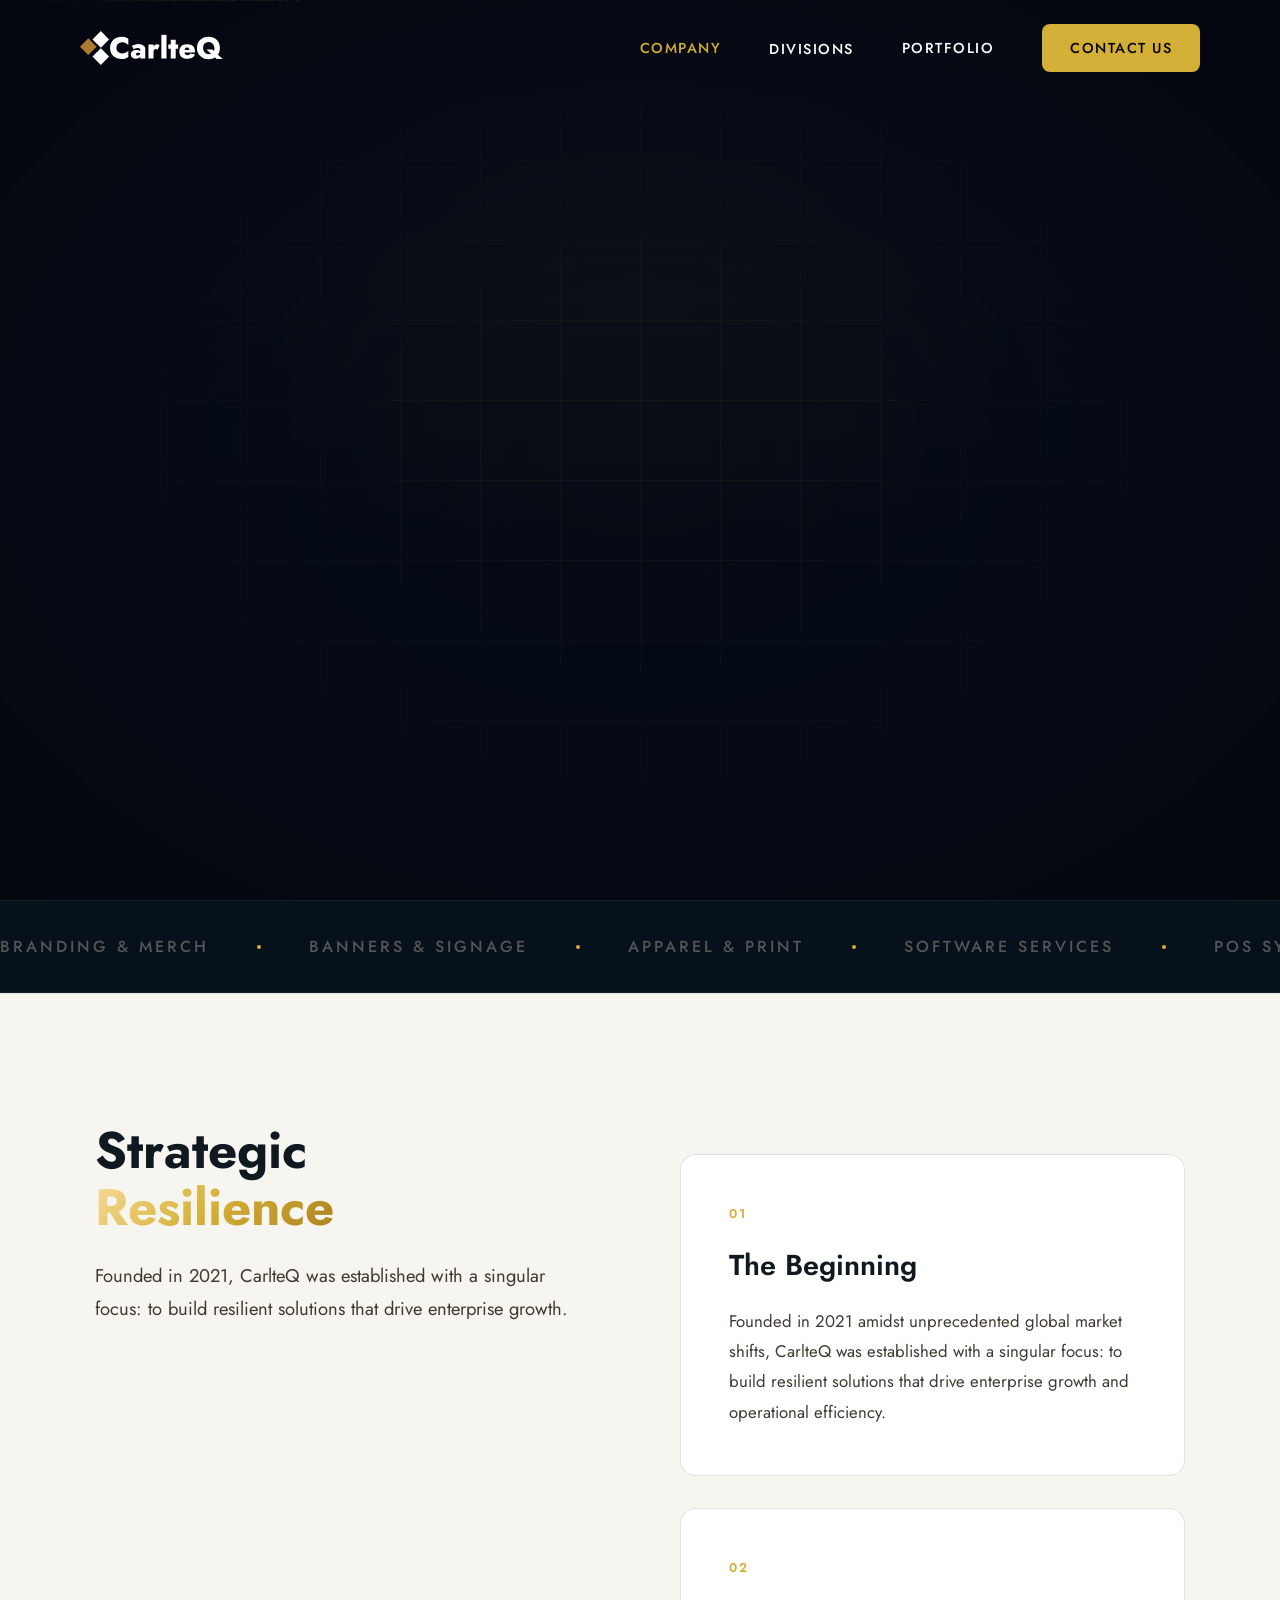
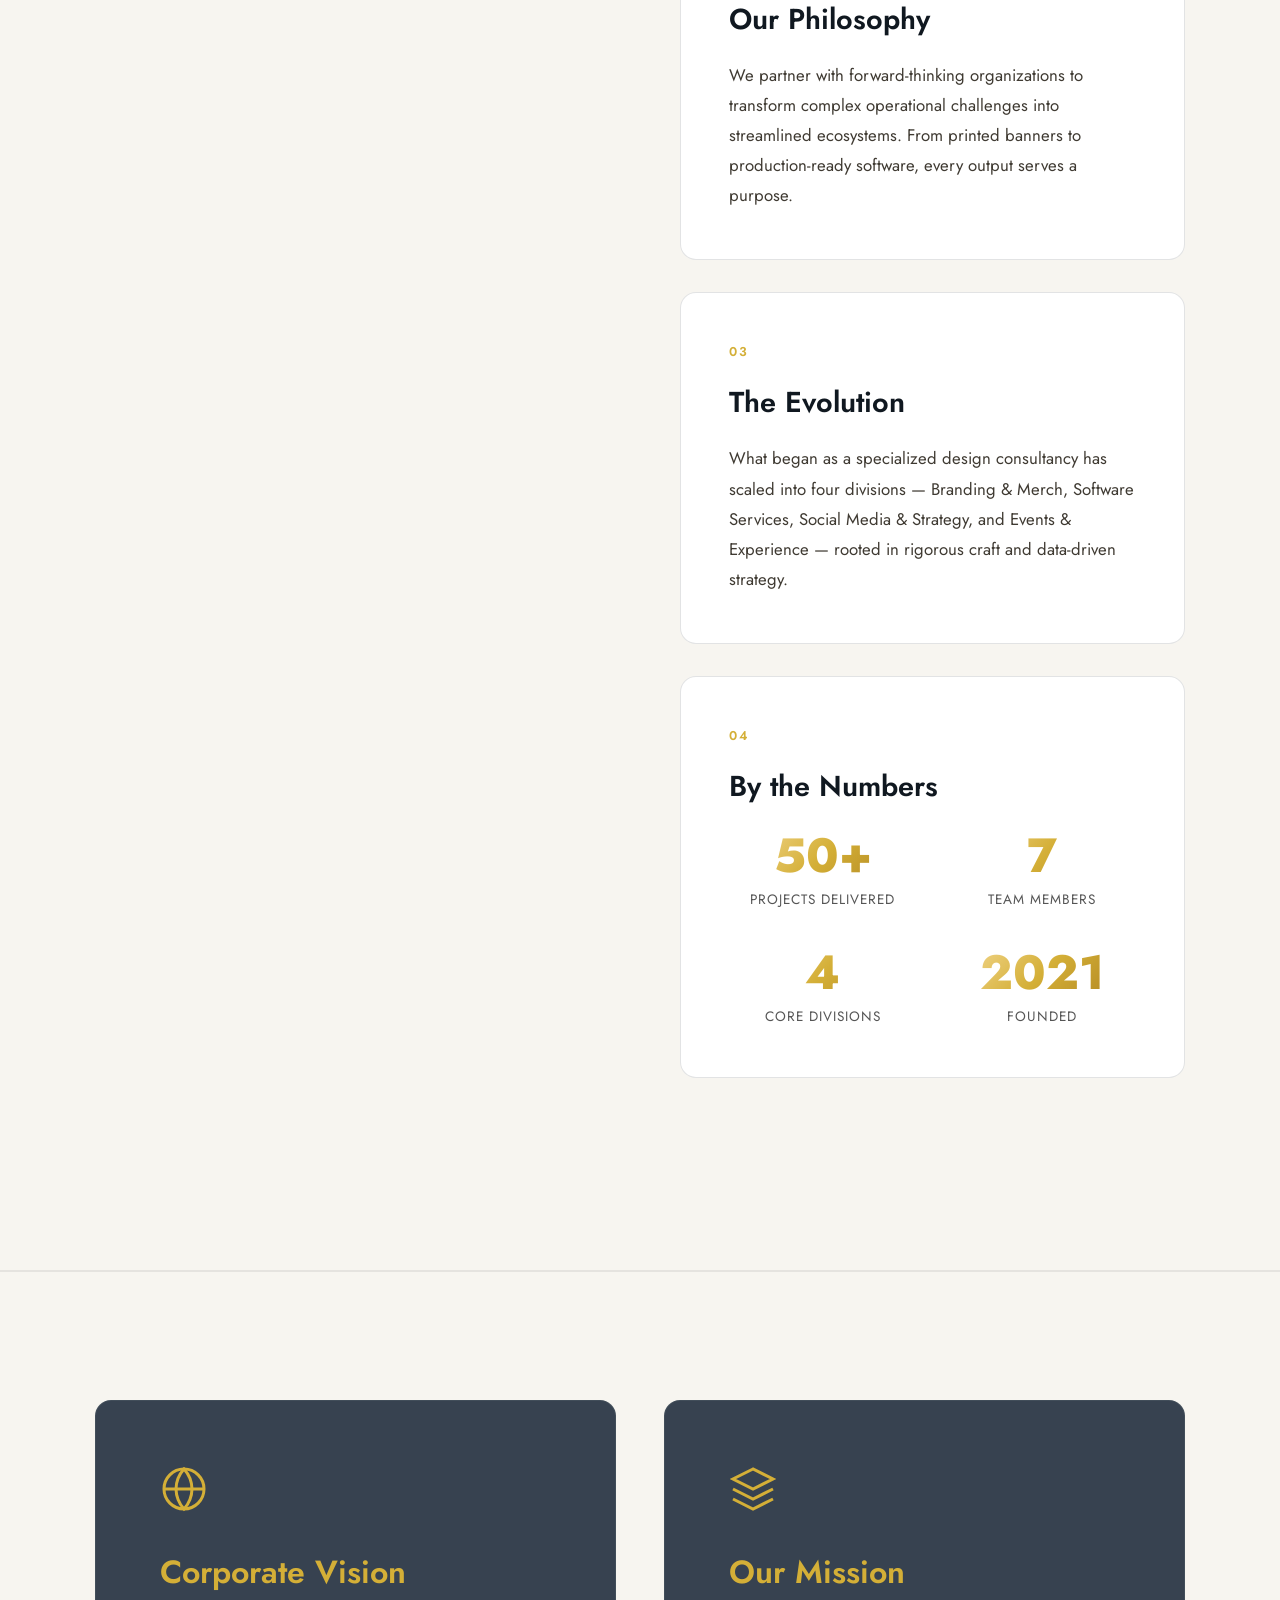
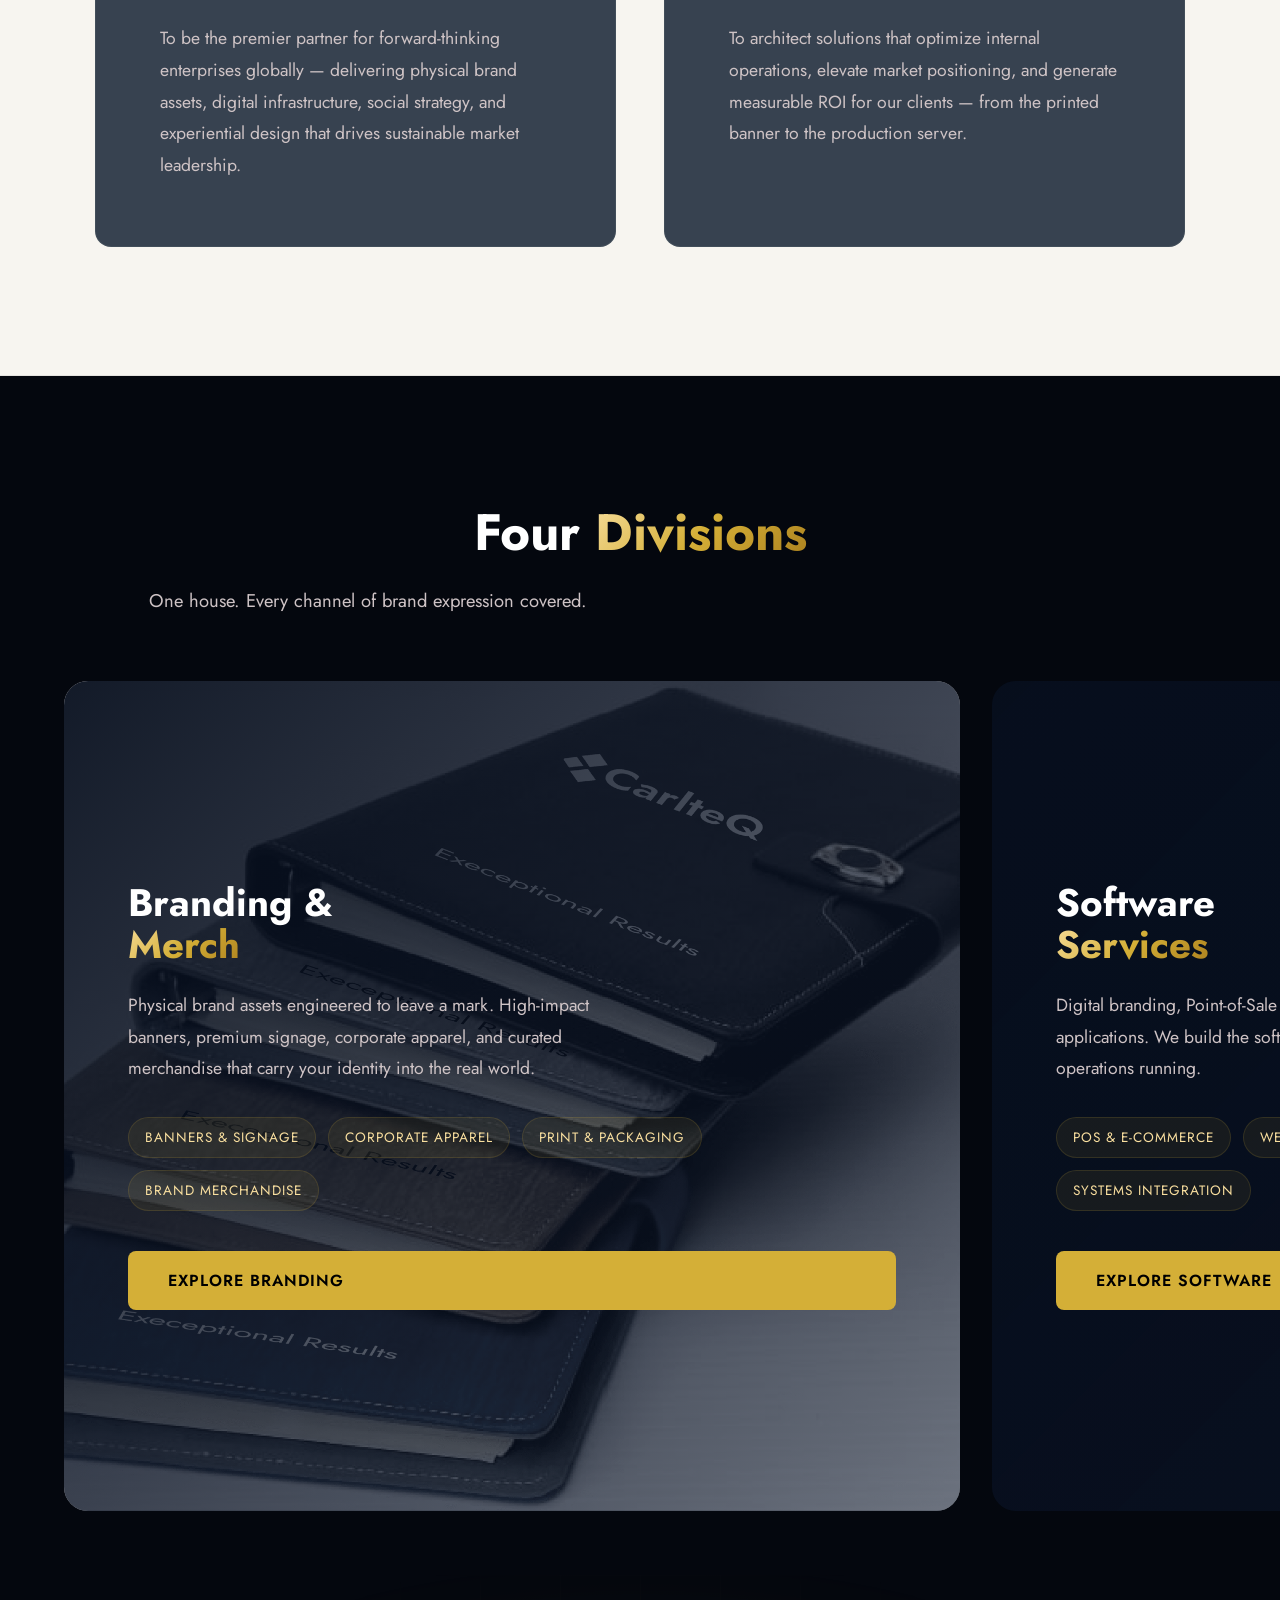
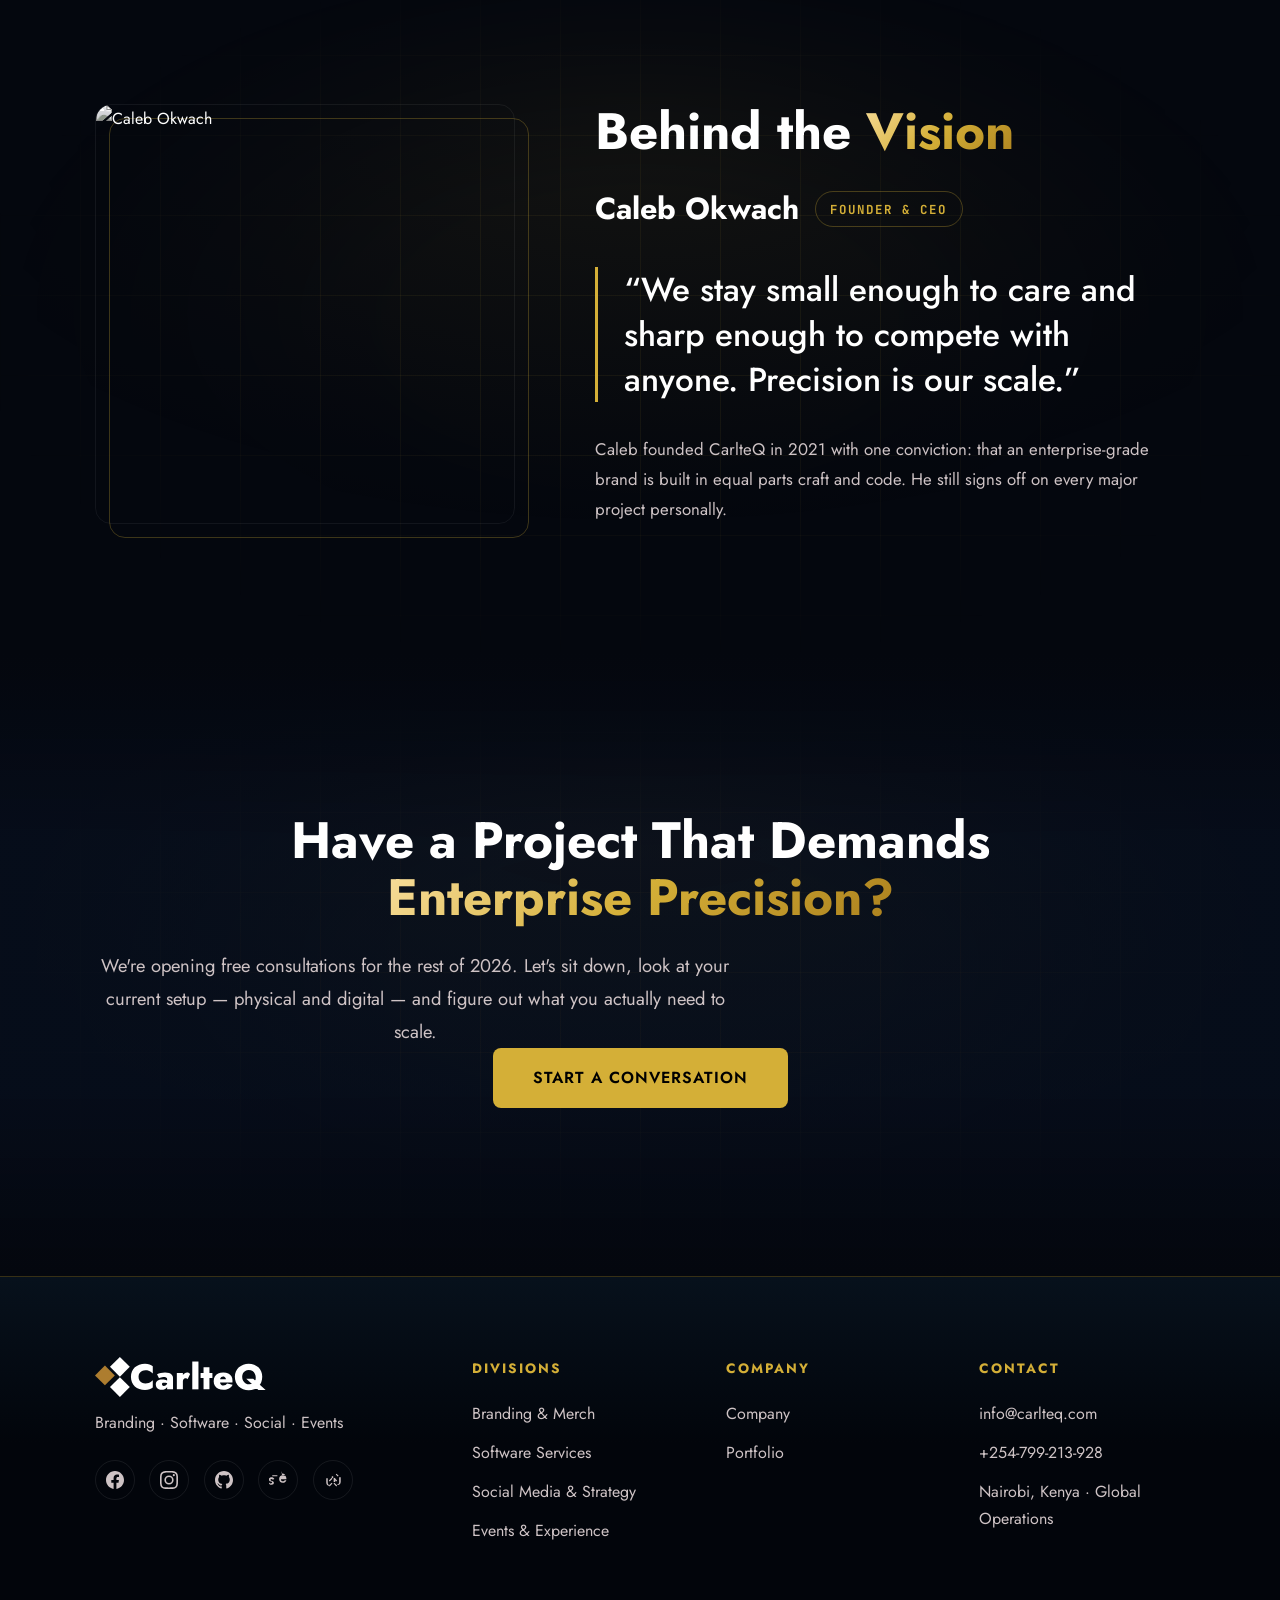
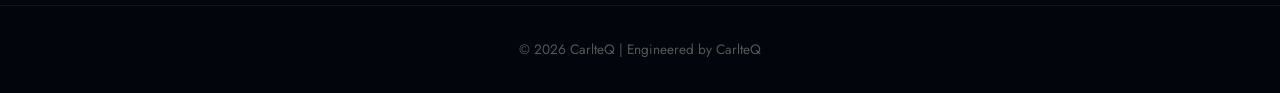
==== index.html @ 7174ffbe "UI polish: diamond cursor, white contrast sections, carlteq.io domain sweep + CNAME, Web3Forms + Wha" ====
<!DOCTYPE html>
<html lang="en">
<head>
    <meta charset="UTF-8">
    <meta name="viewport" content="width=device-width, initial-scale=1.0">
    <meta name="description" content="CarlteQ — Branding & Merch, Software Services, Social Media & Strategy, and Events & Experience. Four divisions delivering physical brand assets, enterprise digital infrastructure, audience growth, and unforgettable events from Nairobi, Kenya.">
    <title>CarlteQ | Branding · Software · Events</title>
    <link rel="icon" type="image/svg+xml" href="assets/carlteq-logo.svg">
    <link rel="canonical" href="https://carlteq.io/">
    <meta property="og:type" content="website">
    <meta property="og:site_name" content="CarlteQ">
    <meta property="og:title" content="CarlteQ | Branding · Software · Events">
    <meta property="og:description" content="CarlteQ — Branding & Merch, Software Services, Social Media & Strategy, and Events & Experience. Four divisions delivering physical brand assets, enterprise digital infrastructure, audience growth, and unforgettable events from Nairobi, Kenya.">
    <meta property="og:url" content="https://carlteq.io/">
    <meta property="og:image" content="https://carlteq.io/assets/og-image.png">
    <meta property="og:locale" content="en_KE">
    <meta name="twitter:card" content="summary_large_image">
    <meta name="twitter:title" content="CarlteQ | Branding · Software · Events">
    <meta name="twitter:description" content="CarlteQ — Branding & Merch, Software Services, Social Media & Strategy, and Events & Experience. Four divisions delivering physical brand assets, enterprise digital infrastructure, audience growth, and unforgettable events from Nairobi, Kenya.">
    <meta name="twitter:image" content="https://carlteq.io/assets/og-image.png">
    <link rel="preconnect" href="https://fonts.googleapis.com">
    <link rel="preconnect" href="https://fonts.gstatic.com" crossorigin>
    <link href="https://fonts.googleapis.com/css2?family=Jost:wght@300;400;500;600;700;800&family=JetBrains+Mono:wght@400&display=swap" rel="stylesheet">
    <link rel="stylesheet" href="css/style.css">
    <script type="application/ld+json">
    {
        "@context": "https://schema.org",
        "@type": "Organization",
        "name": "CarlteQ",
        "url": "https://carlteq.io/",
        "logo": "https://carlteq.io/assets/carlteq-logo.svg",
        "email": "info@carlteq.io",
        "telephone": "+254799213928",
        "foundingDate": "2021",
        "address": {
            "@type": "PostalAddress",
            "addressLocality": "Nairobi",
            "addressCountry": "KE"
        },
        "areaServed": ["Nairobi", "Global"],
        "sameAs": [
            "https://www.facebook.com/CarlteQ.main",
            "https://www.instagram.com/_carlteq/",
            "https://github.com/CarlteQ-git/",
            "https://www.behance.net/designerokwach",
            "https://stackoverflow.com/users/30054240/caleb-okwach-carlteq"
        ],
        "founder": {
            "@type": "Person",
            "name": "Caleb Okwach",
            "jobTitle": "Founder & CEO"
        }
    }
    </script>
</head>
<body>
    <a class="skip-link" href="#main">Skip to content</a>

    <!-- Entrance Overlay -->
    <div id="entrance">
        <div class="entrance-inner">
            <img src="assets/carlteq-logo.svg" alt="CarlteQ" class="entrance-logo">
        </div>
    </div>

    <!-- Navigation -->
    <nav id="navbar">
        <a href="index.html" class="logo"><img src="assets/carlteq-logo.svg" alt="CarlteQ"></a>
        <button class="nav-toggle" aria-label="Toggle menu" aria-expanded="false">
            <span></span><span></span><span></span>
        </button>
        <div class="nav-links">
            <a href="index.html" class="active" aria-current="page">Company</a>
            <div class="dropdown">
                <button type="button" class="dropdown-toggle" aria-expanded="false" aria-controls="divisions-menu">Divisions</button>
                <div class="dropdown-content" id="divisions-menu">
                    <a href="branding.html">Branding & Merch</a>
                    <a href="web-systems.html">Software Services</a>
                    <a href="marketing.html">Social Media & Strategy</a>
                    <a href="events.html">Events & Experience</a>
                </div>
            </div>
            <a href="portfolio.html">Portfolio</a>
            <a href="contact.html" class="btn-primary">Contact Us</a>
        </div>
    </nav>

    <main id="main">
    <!-- Hero -->
    <section class="hero" id="hero">
        <div class="grid-bg grid-animated"></div>
        <canvas id="hero-code"></canvas>
        <div class="hero-overlay"></div>
        <div class="hero-content">
            <div class="hero-eyebrow">Branding &nbsp;&middot;&nbsp; Software &nbsp;&middot;&nbsp; Social &nbsp;&middot;&nbsp; Events</div>
            <h1 class="hero-title">
                <span class="hero-line"><span class="hero-line-inner">Elevating</span></span>
                <span class="hero-line"><span class="hero-line-inner gold-gradient">Reality.</span></span>
            </h1>
            <p class="hero-sub">CarlteQ forges physical brand assets, engineers enterprise software, grows audiences through social strategy, and crafts experiences that leave a mark. Four divisions. One uncompromising standard.</p>
            <div class="hero-cta">
                <a href="contact.html" class="btn-primary btn-lg">Start a Project</a>
                <a href="#about" class="btn-ghost">Learn More</a>
            </div>
        </div>
        <div class="hero-scroll-indicator">
            <span>Scroll</span>
            <div class="scroll-line"></div>
        </div>
    </section>

    <!-- Infinite Marquee -->
    <div class="marquee-section">
        <div class="marquee-track">
            <div class="marquee-content">
                <span>Branding & Merch</span><span class="marquee-dot"></span>
                <span>Banners & Signage</span><span class="marquee-dot"></span>
                <span>Apparel & Print</span><span class="marquee-dot"></span>
                <span>Software Services</span><span class="marquee-dot"></span>
                <span>POS Systems</span><span class="marquee-dot"></span>
                <span>Web Platforms & Apps</span><span class="marquee-dot"></span>
                <span>Social Media & Strategy</span><span class="marquee-dot"></span>
                <span>Content & Campaigns</span><span class="marquee-dot"></span>
                <span>Events & Experience</span><span class="marquee-dot"></span>
                <span>Event Decor & Tents</span><span class="marquee-dot"></span>
                <span>Branding & Merch</span><span class="marquee-dot"></span>
                <span>Banners & Signage</span><span class="marquee-dot"></span>
                <span>Apparel & Print</span><span class="marquee-dot"></span>
                <span>Software Services</span><span class="marquee-dot"></span>
                <span>POS Systems</span><span class="marquee-dot"></span>
                <span>Web Platforms & Apps</span><span class="marquee-dot"></span>
                <span>Social Media & Strategy</span><span class="marquee-dot"></span>
                <span>Content & Campaigns</span><span class="marquee-dot"></span>
                <span>Events & Experience</span><span class="marquee-dot"></span>
                <span>Event Decor & Tents</span><span class="marquee-dot"></span>
            </div>
        </div>
    </div>

    <!-- About / Story - Sticky Scroll -->
    <section class="section-padding sticky-section section-white" id="about">
        <div class="grid-bg grid-animated"></div>
        <div class="container">
            <div class="sticky-layout">
                <div class="sticky-left">
                    <div class="sticky-sticky">
                        <h2 class="section-title">Strategic<br><span class="gold-gradient">Resilience</span></h2>
                        <p class="section-subtitle">Founded in 2021, CarlteQ was established with a singular focus: to build resilient solutions that drive enterprise growth.</p>
                    </div>
                </div>
                <div class="sticky-right">
                    <div class="sticky-card">
                        <div class="sticky-card-number">01</div>
                        <h3>The Beginning</h3>
                        <p>Founded in 2021 amidst unprecedented global market shifts, CarlteQ was established with a singular focus: to build resilient solutions that drive enterprise growth and operational efficiency.</p>
                    </div>
                    <div class="sticky-card">
                        <div class="sticky-card-number">02</div>
                        <h3>Our Philosophy</h3>
                        <p>We partner with forward-thinking organizations to transform complex operational challenges into streamlined ecosystems. From printed banners to production-ready software, every output serves a purpose.</p>
                    </div>
                    <div class="sticky-card">
                        <div class="sticky-card-number">03</div>
                        <h3>The Evolution</h3>
                        <p>What began as a specialized design consultancy has scaled into four divisions — Branding &amp; Merch, Software Services, Social Media &amp; Strategy, and Events &amp; Experience — rooted in rigorous craft and data-driven strategy.</p>
                    </div>
                    <div class="sticky-card">
                        <div class="sticky-card-number">04</div>
                        <h3>By the Numbers</h3>
                        <div class="stats-grid">
                            <div class="stat-item">
                                <span class="stat-number gold-gradient">50+</span>
                                <span class="stat-label">Projects Delivered</span>
                            </div>
                            <div class="stat-item">
                                <span class="stat-number gold-gradient">7</span>
                                <span class="stat-label">Team Members</span>
                            </div>
                            <div class="stat-item">
                                <span class="stat-number gold-gradient">4</span>
                                <span class="stat-label">Core Divisions</span>
                            </div>
                            <div class="stat-item">
                                <span class="stat-number gold-gradient">2021</span>
                                <span class="stat-label">Founded</span>
                            </div>
                        </div>
                    </div>
                </div>
            </div>
        </div>
    </section>

    <!-- Vision & Mission -->
    <section class="section-padding vision-section section-white">
        <div class="grid-bg grid-animated"></div>
        <div class="container">
            <div class="vision-grid">
                <div class="glass-card" data-tilt>
                    <div class="glass-card-icon">
                        <svg viewBox="0 0 24 24" fill="none" stroke="currentColor" stroke-width="1.5"><circle cx="12" cy="12" r="10"/><path d="M12 2a15.3 15.3 0 0 1 4 10 15.3 15.3 0 0 1-4 10 15.3 15.3 0 0 1-4-10 15.3 15.3 0 0 1 4-10z"/><path d="M2 12h20"/></svg>
                    </div>
                    <h3>Corporate Vision</h3>
                    <p>To be the premier partner for forward-thinking enterprises globally — delivering physical brand assets, digital infrastructure, social strategy, and experiential design that drives sustainable market leadership.</p>
                </div>
                <div class="glass-card" data-tilt>
                    <div class="glass-card-icon">
                        <svg viewBox="0 0 24 24" fill="none" stroke="currentColor" stroke-width="1.5"><path d="M12 2L2 7l10 5 10-5-10-5z"/><path d="M2 17l10 5 10-5"/><path d="M2 12l10 5 10-5"/></svg>
                    </div>
                    <h3>Our Mission</h3>
                    <p>To architect solutions that optimize internal operations, elevate market positioning, and generate measurable ROI for our clients — from the printed banner to the production server.</p>
                </div>
            </div>
        </div>
    </section>

    <!-- Divisions - Horizontal Scroll -->
    <section class="hscroll-section" id="divisions">
        <div class="hscroll-header">
            <h2 class="section-title center">Four <span class="gold-gradient">Divisions</span></h2>
            <p class="section-subtitle center">One house. Every channel of brand expression covered.</p>
        </div>
        <div class="hscroll-wrapper">
            <div class="hscroll-track">
                <div class="hscroll-card">
                    <div class="hscroll-card-bg" style="background-image: url('assets/branding/CarlteQ%20Books%201.png')"></div>
                    <div class="hscroll-card-overlay"></div>
                    <div class="hscroll-card-content">
                        <h3>Branding &<br><span class="gold-gradient">Merch</span></h3>
                        <p>Physical brand assets engineered to leave a mark. High-impact banners, premium signage, corporate apparel, and curated merchandise that carry your identity into the real world.</p>
                        <ul class="hscroll-card-list">
                            <li>Banners & Signage</li>
                            <li>Corporate Apparel</li>
                            <li>Print & Packaging</li>
                            <li>Brand Merchandise</li>
                        </ul>
                        <a href="branding.html" class="btn-primary btn-lg">Explore Branding</a>
                    </div>
                </div>
                <div class="hscroll-card">
                    <div class="hscroll-card-bg" style="background-image: url('https://images.unsplash.com/photo-1555066931-4365d14bab8c?q=80&w=2070&auto=format&fit=crop')"></div>
                    <div class="hscroll-card-overlay"></div>
                    <div class="hscroll-card-content">
                        <h3>Software<br><span class="gold-gradient">Services</span></h3>
                        <p>Digital branding, Point-of-Sale systems, web platforms, and mobile applications. We build the software backbone that keeps modern operations running.</p>
                        <ul class="hscroll-card-list">
                            <li>POS & E-Commerce</li>
                            <li>Web Platforms & Apps</li>
                            <li>Digital Branding</li>
                            <li>Systems Integration</li>
                        </ul>
                        <a href="web-systems.html" class="btn-primary btn-lg">Explore Software</a>
                    </div>
                </div>
                <div class="hscroll-card">
                    <div class="hscroll-card-bg" style="background-image: url('https://images.unsplash.com/photo-1611162617213-7d7a39e9b1d7?q=80&w=2070&auto=format&fit=crop')"></div>
                    <div class="hscroll-card-overlay"></div>
                    <div class="hscroll-card-content">
                        <h3>Social Media &<br><span class="gold-gradient">Strategy</span></h3>
                        <p>Managed social operations, search dominance, and data-driven strategy that turn attention into enterprise clients.</p>
                        <ul class="hscroll-card-list">
                            <li>Social Media Management</li>
                            <li>SEO & SEM</li>
                            <li>Content & Campaigns</li>
                            <li>Analytics & Growth</li>
                        </ul>
                        <a href="marketing.html" class="btn-primary btn-lg">Explore Strategy</a>
                    </div>
                </div>
                <div class="hscroll-card">
                    <div class="hscroll-card-bg" style="background-image: url('https://images.unsplash.com/photo-1470229722913-7c0e2dbbafd3?q=80&w=2070&auto=format&fit=crop')"></div>
                    <div class="hscroll-card-overlay"></div>
                    <div class="hscroll-card-content">
                        <h3>Events &<br><span class="gold-gradient">Experience</span></h3>
                        <p>Transformative environmental design. Tents, decor, and atmosphere engineered for high-end experiences that audiences remember long after the lights go down.</p>
                        <ul class="hscroll-card-list">
                            <li>Event Decor</li>
                            <li>Tents & Structures</li>
                            <li>Environmental Design</li>
                            <li>Experiential Production</li>
                        </ul>
                        <a href="events.html" class="btn-primary btn-lg">Explore Events</a>
                    </div>
                </div>
            </div>
        </div>
    </section>

    <!-- Founder -->
    <section class="section-padding founder-section" id="founder">
        <div class="grid-bg grid-animated"></div>
        <div class="container">
            <div class="founder-layout">
                <div class="founder-portrait" data-tilt>
                    <img src="https://media.licdn.com/dms/image/v2/D4D03AQG1RGO49sFiJw/profile-displayphoto-shrink_800_800/B4DZQRWfqtHYAc-/0/1735457899473?e=1791417600&v=beta&t=ThbEPfaUGCmCV5-3a0IJN7CPNiBUYVGHaWOz9gXfzGo" alt="Caleb Okwach" loading="lazy" decoding="async">
                </div>
                <div class="founder-info">
                    <h2 class="section-title">Behind the <span class="gold-gradient">Vision</span></h2>
                    <div class="founder-name">Caleb Okwach <span class="founder-role">Founder & CEO</span></div>
                    <blockquote class="founder-quote">&ldquo;We stay small enough to care and sharp enough to compete with anyone. Precision is our scale.&rdquo;</blockquote>
                    <p class="founder-blurb">Caleb founded CarlteQ in 2021 with one conviction: that an enterprise-grade brand is built in equal parts craft and code. He still signs off on every major project personally.</p>
                </div>
            </div>
        </div>
    </section>

    <!-- CTA Section -->
    <section class="cta-section">
        <div class="grid-bg grid-animated"></div>
        <canvas id="cta-code"></canvas>
        <div class="cta-overlay"></div>
        <div class="container cta-content">
            <h2 class="section-title">Have a Project That Demands<br><span class="gold-gradient">Enterprise Precision?</span></h2>
            <p class="section-subtitle">We're opening free consultations for the rest of 2026. Let's sit down, look at your current setup — physical and digital — and figure out what you actually need to scale.</p>
            <a href="contact.html" class="btn-primary btn-lg">Start a Conversation</a>
        </div>
    </section>

    </main>

    <!-- Footer -->
    <footer>
        <div class="container footer-inner">
            <div class="footer-brand">
                <img src="assets/carlteq-logo.svg" alt="CarlteQ" class="footer-logo">
                <p>Branding &middot; Software &middot; Social &middot; Events</p>
                <div class="footer-socials">
                    <a href="https://www.facebook.com/CarlteQ.main" target="_blank" rel="noopener" aria-label="Facebook"><svg viewBox="0 0 24 24"><path d="M24 12.073c0-6.627-5.373-12-12-12s-12 5.373-12 12c0 5.99 4.388 10.954 10.125 11.854v-8.385H7.078v-3.47h3.047V9.43c0-3.007 1.792-4.669 4.533-4.669 1.312 0 2.686.235 2.686.235v2.953H15.83c-1.491 0-1.956.925-1.956 1.874v2.25h3.328l-.532 3.47h-2.796v8.385C19.612 23.027 24 18.062 24 12.073z"/></svg></a>
                    <a href="https://www.instagram.com/_carlteq/" target="_blank" rel="noopener" aria-label="Instagram"><svg viewBox="0 0 24 24"><path d="M12 2.163c3.204 0 3.584.012 4.85.07 3.252.148 4.771 1.691 4.919 4.919.058 1.265.069 1.645.069 4.849 0 3.205-.012 3.584-.069 4.849-.149 3.225-1.664 4.771-4.919 4.919-1.266.058-1.644.07-4.85.07-3.204 0-3.584-.012-4.849-.07-3.26-.149-4.771-1.699-4.919-4.92-.058-1.265-.07-1.644-.07-4.849 0-3.204.013-3.583.07-4.849.149-3.227 1.664-4.771 4.919-4.919 1.266-.057 1.645-.069 4.849-.069zM12 0C8.741 0 8.333.014 7.053.072 2.695.272.273 2.69.073 7.052.014 8.333 0 8.741 0 12c0 3.259.014 3.668.072 4.948.2 4.358 2.618 6.78 6.98 6.98C8.333 23.986 8.741 24 12 24c3.259 0 3.668-.014 4.948-.072 4.354-.2 6.782-2.618 6.979-6.98.059-1.28.073-1.689.073-4.948 0-3.259-.014-3.667-.072-4.947-.196-4.354-2.617-6.78-6.979-6.98C15.668.014 15.259 0 12 0zm0 5.838a6.162 6.162 0 100 12.324 6.162 6.162 0 000-12.324zM12 16a4 4 0 110-8 4 4 0 010 8zm6.406-11.845a1.44 1.44 0 100 2.881 1.44 1.44 0 000-2.881z"/></svg></a>
                    <a href="https://github.com/CarlteQ-git/" target="_blank" rel="noopener" aria-label="GitHub"><svg viewBox="0 0 24 24"><path d="M12 0c-6.626 0-12 5.373-12 12 0 5.302 3.438 9.8 8.207 11.387.599.111.793-.261.793-.577v-2.234c-3.338.726-4.033-1.416-4.033-1.416-.546-1.387-1.333-1.756-1.333-1.756-1.089-.745.083-.729.083-.729 1.205.084 1.839 1.237 1.839 1.237 1.07 1.834 2.807 1.304 3.492.997.107-.775.418-1.305.762-1.604-2.665-.305-5.467-1.334-5.467-5.931 0-1.311.469-2.381 1.236-3.221-.124-.303-.535-1.524.117-3.176 0 0 1.008-.322 3.301 1.23.957-.266 1.983-.399 3.003-.404 1.02.005 2.047.138 3.006.404 2.291-1.552 3.297-1.23 3.297-1.23.653 1.653.242 2.874.118 3.176.77.84 1.235 1.911 1.235 3.221 0 4.609-2.807 5.624-5.479 5.921.43.372.823 1.102.823 2.222v3.293c0 .319.192.694.801.576 4.765-1.589 8.199-6.086 8.199-11.386 0-6.627-5.373-12-12-12z"/></svg></a>
                    <a href="https://www.behance.net/designerokwach" target="_blank" rel="noopener" aria-label="Behance"><svg viewBox="0 0 24 24"><path d="M17.197 0v5.484h4.815v1.627h-4.815v3.103h5.391c.199-2.827-1.315-4.655-4.197-4.655-3.166 0-4.884 1.965-4.884 5.076 0 3.217 1.718 5.007 4.884 5.007 2.77 0 4.12-1.459 4.787-3.436h-2.325c-.35.995-1.316 1.563-2.395 1.563-1.589 0-2.53-.982-2.53-2.775h7.33c.056-4.146-2.069-7.994-6.656-7.994zM0 16.543c.578 1.002 1.58 1.652 3.431 1.652 1.968 0 3.096-.966 3.096-2.575 0-1.234-.678-1.902-2.575-2.449l-.805-.259c-.866-.289-1.224-.656-1.224-1.174 0-.617.578-1.074 1.444-1.074.867 0 1.466.422 1.71 1.111l2.044-1.236c-.645-1.413-1.956-2.176-3.732-2.176-1.981 0-3.588 1.234-3.588 3.027 0 1.235.688 1.971 2.222 2.468l.925.295c.888.284 1.29.686 1.29 1.294 0 .658-.745 1.16-1.742 1.16-.968 0-1.708-.504-2.035-1.29L0 16.543zm4.35-10.772h6.798v1.274H4.35V5.771z"/></svg></a>
                    <a href="https://stackoverflow.com/users/30054240/caleb-okwach-carlteq" target="_blank" rel="noopener" aria-label="Stack Overflow"><svg viewBox="0 0 24 24"><path d="M17.509 19.419l-3.7-3.7-1.1 1.1 3.7 3.7zm0-6.6l-3.7-3.7-1.1 1.1 3.7 3.7zM6.49 19.419l3.7-3.7 1.1 1.1-3.7 3.7zm0-6.6l3.7-3.7 1.1 1.1-3.7 3.7zM3 15.3c0 2.9 2.1 4.2 3.5 4.2h1.3v-.1c-1.7-.6-2.8-1.6-2.8-3.6v-6.1H3zm9.9-6.1v5.6h2.1v-5.6zm6.6-2.9l-2.8-2.7-1 1 2.7 2.7zm-9.1 2.9h1.9v-2.1h-1.9zm9.9 5.6c0 2-1.1 3-2.8 3.6v.1h1.3c1.4 0 3.5-1.3 3.5-4.2v-6.1h-2.1v6.6z"/></svg></a>
                </div>
            </div>
            <div class="footer-col">
                <h4>Divisions</h4>
                <a href="branding.html">Branding & Merch</a>
                <a href="web-systems.html">Software Services</a>
                <a href="marketing.html">Social Media & Strategy</a>
                <a href="events.html">Events & Experience</a>
            </div>
            <div class="footer-col">
                <h4>Company</h4>
                <a href="index.html">Company</a>
                <a href="portfolio.html">Portfolio</a>
            </div>
            <div class="footer-col">
                <h4>Contact</h4>
                <a href="mailto:info@carlteq.com">info@carlteq.com</a>
                <a href="tel:+254799213928">+254-799-213-928</a>
                <span>Nairobi, Kenya · Global Operations</span>
            </div>
        </div>
        <p class="footer-copy">&copy; 2026 CarlteQ | Engineered by CarlteQ</p>
    </footer>

    <!-- GSAP + ScrollTrigger -->
    <script defer src="https://cdnjs.cloudflare.com/ajax/libs/gsap/3.12.5/gsap.min.js"></script>
    <script defer src="https://cdnjs.cloudflare.com/ajax/libs/gsap/3.12.5/ScrollTrigger.min.js"></script>
    <script defer src="https://cdnjs.cloudflare.com/ajax/libs/gsap/3.12.5/ScrollToPlugin.min.js"></script>
    <script defer src="js/main.js"></script>
</body>
</html>
---- css/style.css ----
/* ============================================================
   CarlteQ — Global Stylesheet v2
   Dark premium design system with gold accents
   ============================================================ */

/* ---------- Design Tokens ---------- */
:root {
    --bg-void: #04070e;
    --bg-surface: #07111c;
    --bg-elevated: #0c1a2b;
    --bg-card: rgba(9, 19, 32, 0.6);
    --gold-light: #f9df9f;
    --gold-main: #d4af37;
    --gold-dark: #aa7f1d;
    --gold-border: rgba(212, 175, 55, 0.3);
    --text-primary: #ffffff;
    --text-secondary: #cec3c5;
    --text-faint: #555555;
    --text-muted: #8a8a8a;
    --font-main: 'Jost', sans-serif;
    --font-mono: 'JetBrains Mono', monospace;
    --transition-smooth: all 0.6s cubic-bezier(0.16, 1, 0.3, 1);
    --transition-fast: all 0.3s cubic-bezier(0.16, 1, 0.3, 1);
    --border-soft: 1px solid rgba(255, 255, 255, 0.06);
    --border-gold: 1px solid rgba(212, 175, 55, 0.25);
    --ease-out-expo: cubic-bezier(0.16, 1, 0.3, 1);
    --radius-sm: 8px;
    --radius-md: 12px;
    --radius-lg: 16px;
    --radius-xl: 24px;
}

/* ---------- Reset ---------- */
*, *::before, *::after { margin: 0; padding: 0; box-sizing: border-box; }
html { overflow-x: hidden; }
body {
    background-color: var(--bg-void);
    color: var(--text-primary);
    font-family: var(--font-main);
    overflow-x: clip;
    line-height: 1.7;
}
img { max-width: 100%; height: auto; display: block; }
a { text-decoration: none; }
button { cursor: pointer; }
::selection { background: var(--gold-main); color: #000; }

/* ---------- Entrance Overlay ---------- */
#entrance {
    position: fixed; inset: 0; z-index: 10000;
    background: var(--bg-void);
    display: flex; align-items: center; justify-content: center;
}
#entrance.done { pointer-events: none; }
.entrance-inner { text-align: center; }
.entrance-logo {
    height: 3rem; width: auto; margin: 0 auto;
    opacity: 0;
}

/* ---------- Utilities ---------- */
.container { max-width: 1250px; margin: 0 auto; padding: 0 5rem; }
.section-padding { padding: 8rem 0; position: relative; }
.gold-gradient {
    background: linear-gradient(135deg, var(--gold-light) 0%, var(--gold-main) 50%, var(--gold-dark) 100%);
    -webkit-background-clip: text;
    -webkit-text-fill-color: transparent;
    background-clip: text;
}
.section-title { font-size: clamp(2.5rem, 4vw, 4rem); line-height: 1.1; margin-bottom: 1.5rem; font-weight: 700; }
.section-subtitle { color: var(--text-secondary); font-size: 1.15rem; max-width: 640px; line-height: 1.8; }
.center { text-align: center; }
.center .section-subtitle { margin: 0 auto; }

/* ---------- Reveal animation (legacy pages) ---------- */
.reveal { opacity: 0; transform: translateY(40px); transition: all 0.8s cubic-bezier(0.16, 1, 0.3, 1); }
.reveal.active { opacity: 1; transform: translateY(0); }

/* Animated light-gold grid (stronger, slowly drifting) */
.grid-bg {
    position: absolute; inset: 0; pointer-events: none;
    background-image:
        linear-gradient(rgba(212, 175, 55, 0.065) 1px, transparent 1px),
        linear-gradient(90deg, rgba(212, 175, 55, 0.065) 1px, transparent 1px),
        radial-gradient(1200px 600px at 50% 20%, rgba(212, 175, 55, 0.08), transparent 70%);
    background-size: 80px 80px, 80px 80px, 100% 100%;
    mask-image: radial-gradient(ellipse at center, black 25%, transparent 75%);
    -webkit-mask-image: radial-gradient(ellipse at center, black 25%, transparent 75%);
}
.grid-animated {
    animation: gridDrift 24s linear infinite;
}
@keyframes gridDrift {
    0% { background-position: 0 0, 0 0, 0 0; }
    100% { background-position: -80px -80px, -80px -80px, 0 0; }
}

/* ---------- Navigation ---------- */
nav {
    position: fixed; top: 0; width: 100%;
    padding: 1.5rem 5rem;
    display: flex; justify-content: space-between; align-items: center;
    z-index: 100;
    transition: background-color 0.3s ease, padding 0.3s ease, box-shadow 0.3s ease, border-color 0.3s ease;
}
.nav-scrolled {
    padding: 1rem 4rem;
    background: rgba(4, 7, 14, 0.92);
    border-bottom: var(--border-soft);
}
@supports (backdrop-filter: blur(1px)) {
    .nav-scrolled {
        backdrop-filter: blur(20px);
        -webkit-backdrop-filter: blur(20px);
    }
}
.logo { display: flex; align-items: center; }
.logo img { display: block; height: 2.1rem; width: auto; }
.nav-links { display: flex; gap: 3rem; align-items: center; }
.nav-links a {
    color: var(--text-primary);
    font-size: 0.9rem; font-weight: 500;
    text-transform: uppercase; letter-spacing: 1.5px;
    position: relative; transition: color 0.3s;
}
.nav-links > a:not(.btn-primary)::after,
.dropdown > .dropdown-toggle::after {
    content: ''; position: absolute;
    bottom: -5px; left: 50%; transform: translateX(-50%);
    width: 0%; height: 2px;
    background: var(--gold-main);
    transition: width 0.3s var(--ease-out-expo);
}
.nav-links > a:not(.btn-primary):hover::after,
.dropdown:hover > .dropdown-toggle::after { width: 100%; }
.nav-links a:hover { color: var(--gold-main); }
.nav-links .active { color: var(--gold-main); }

/* Dropdown */
.dropdown { position: relative; }
.dropdown > .dropdown-toggle { cursor: pointer; }
.dropdown-content {
    display: none; position: absolute; top: calc(100% + 10px); left: 50%; transform: translateX(-50%);
    background: var(--bg-elevated); min-width: 260px;
    border: var(--border-soft); border-radius: var(--radius-md); overflow: hidden;
    box-shadow: 0 20px 60px rgba(0, 0, 0, 0.6);
    padding: 0.5rem 0;
}
.dropdown:hover .dropdown-content,
.dropdown:focus-within .dropdown-content { display: block; }
.dropdown-content a {
    display: block; padding: 1rem 1.5rem;
    border-bottom: var(--border-soft);
    transition: var(--transition-fast);
}
.dropdown-content a:last-child { border-bottom: none; }
.dropdown-content a:hover { background: rgba(212, 175, 55, 0.08); color: var(--gold-main); }
.dropdown-content a.active { color: var(--gold-main); border-left: 3px solid var(--gold-main); background: rgba(212, 175, 55, 0.06); }

/* Primary button */
.btn-primary {
    background: var(--gold-main); color: #000;
    padding: 0.75rem 1.75rem; border-radius: var(--radius-sm);
    font-weight: 600; font-size: 0.9rem;
    text-transform: uppercase; letter-spacing: 1px;
    transition: var(--transition-fast);
    display: inline-block;
    position: relative; overflow: hidden;
}
.nav-links .btn-primary,
.nav-links .btn-primary:hover { color: #000; }
.btn-primary::before {
    content: ''; position: absolute; inset: 0;
    background: linear-gradient(135deg, rgba(255,255,255,0.2), transparent);
    opacity: 0; transition: opacity 0.3s;
}
.btn-primary:hover { transform: translateY(-2px); box-shadow: 0 8px 30px rgba(212, 175, 55, 0.3); }
.btn-primary:hover::before { opacity: 1; }
.btn-lg { padding: 1rem 2.5rem; font-size: 1rem; }

.btn-ghost {
    color: var(--text-secondary);
    padding: 1rem 2.5rem; border-radius: var(--radius-sm);
    font-weight: 500; font-size: 1rem;
    text-transform: uppercase; letter-spacing: 1px;
    border: 1px solid rgba(255,255,255,0.15);
    transition: var(--transition-fast);
    display: inline-block;
}
.btn-ghost:hover {
    color: var(--gold-main);
    border-color: var(--gold-border);
    background: rgba(212, 175, 55, 0.05);
}

/* Mobile nav toggle */
.nav-toggle {
    display: none;
    flex-direction: column; gap: 6px;
    background: none; border: none;
    padding: 0.5rem; z-index: 110;
}
.nav-toggle span {
    display: block; width: 26px; height: 2px;
    background: var(--gold-main);
    transition: var(--transition-fast);
}
.nav-toggle.open span:nth-child(1) { transform: translateY(8px) rotate(45deg); }
.nav-toggle.open span:nth-child(2) { opacity: 0; }
.nav-toggle.open span:nth-child(3) { transform: translateY(-8px) rotate(-45deg); }

/* ---------- Hero ---------- */
.hero {
    height: 100vh; min-height: 700px;
    display: flex; align-items: center; justify-content: center;
    position: relative; overflow: hidden; text-align: center;
}
#hero-code {
    position: absolute; inset: 0;
    z-index: 1;
}
.hero-overlay {
    position: absolute; inset: 0;
    background: radial-gradient(ellipse at center,
        rgba(10, 20, 40, 0.28) 0%,
        rgba(6, 12, 26, 0.68) 55%,
        var(--bg-void) 100%
    );
    z-index: 2;
}
.hero-content {
    position: relative; z-index: 2;
    max-width: 1000px; padding: 0 3rem;
}
.hero-eyebrow {
    color: var(--gold-main);
    text-transform: uppercase;
    letter-spacing: 4px; font-size: 0.85rem;
    font-weight: 500;
    margin-bottom: 2rem;
    opacity: 0;
}
.hero-title {
    font-size: clamp(3rem, 6vw, 6rem);
    font-weight: 800; line-height: 1.05;
    text-transform: uppercase;
    margin-bottom: 2rem;
    overflow: hidden;
}
.hero-line {
    display: block; overflow: hidden;
}
.hero-line-inner {
    display: block;
    transform: translateY(110%);
}
.hero-sub {
    font-size: 1.2rem; color: var(--text-secondary);
    max-width: 700px; margin: 0 auto 2.5rem;
    font-weight: 300; line-height: 1.8;
    opacity: 0;
}
.hero-cta {
    display: flex; gap: 1rem;
    justify-content: center;
    opacity: 0;
}
.hero-scroll-indicator {
    position: absolute; bottom: 3rem; left: 50%;
    transform: translateX(-50%);
    display: flex; flex-direction: column;
    align-items: center; gap: 0.75rem;
    z-index: 2;
    opacity: 0;
}
.hero-scroll-indicator span {
    font-size: 0.7rem; text-transform: uppercase;
    letter-spacing: 3px; color: var(--text-faint);
}
.scroll-line {
    width: 1px; height: 50px;
    background: linear-gradient(180deg, var(--gold-main), transparent);
    animation: scrollPulse 2s ease-in-out infinite;
}
@keyframes scrollPulse {
    0%, 100% { opacity: 0.3; transform: scaleY(0.6); }
    50% { opacity: 1; transform: scaleY(1); }
}

/* ---------- Marquee ---------- */
.marquee-section {
    padding: 2rem 0;
    border-top: var(--border-soft);
    border-bottom: var(--border-soft);
    overflow: hidden;
    background: var(--bg-surface);
}
.marquee-track { display: flex; width: 100%; overflow: hidden; }
.marquee-content {
    display: flex; align-items: center; gap: 3rem;
    animation: marqueeScroll 25s linear infinite;
    padding-right: 3rem;
    white-space: nowrap;
}
.marquee-content span {
    font-size: 1rem; font-weight: 500;
    text-transform: uppercase; letter-spacing: 3px;
    color: var(--text-faint);
}
.marquee-content .marquee-dot {
    width: 4px; height: 4px;
    background: var(--gold-main);
    border-radius: 50%;
    display: inline-block;
    flex-shrink: 0;
    color: transparent;
    font-size: 0;
}
@keyframes marqueeScroll {
    0% { transform: translateX(0); }
    100% { transform: translateX(-50%); }
}

/* ---------- Sticky Scroll Section ---------- */
.sticky-layout {
    display: grid; grid-template-columns: 1fr 1fr; gap: 5rem;
    align-items: start;
}
.sticky-sticky {
    position: sticky; top: 8rem;
    padding-right: 2rem;
}
.sticky-right { padding: 2rem 0; }
.sticky-card {
    padding: 3rem;
    background: var(--bg-card);
    border: var(--border-soft);
    border-radius: var(--radius-lg);
    margin-bottom: 2rem;
    transition: var(--transition-smooth);
    position: relative;
    overflow: hidden;
}
.sticky-card::before {
    content: ''; position: absolute;
    top: 0; left: 0; width: 3px; height: 0;
    background: var(--gold-main);
    transition: height 0.6s var(--ease-out-expo);
}
.sticky-card.active::before { height: 100%; }
.sticky-card:hover {
    border-color: var(--gold-border);
    transform: translateX(8px);
}
.sticky-card-number {
    font-size: 0.8rem; font-weight: 600;
    color: var(--gold-main);
    text-transform: uppercase; letter-spacing: 2px;
    margin-bottom: 1rem;
}
.sticky-card h3 {
    font-size: 1.8rem; margin-bottom: 1rem;
    font-weight: 600;
}
.sticky-card p {
    color: var(--text-secondary);
    font-size: 1.05rem; line-height: 1.8;
}
.stats-grid {
    display: grid; grid-template-columns: 1fr 1fr; gap: 2rem;
    margin-top: 1rem;
}
.stat-item { text-align: center; }
.stat-number {
    display: block;
    font-size: 3rem; font-weight: 800;
    line-height: 1.2;
}
.stat-label {
    font-size: 0.85rem; color: var(--text-faint);
    text-transform: uppercase; letter-spacing: 1px;
}

/* ---------- Vision / Glass Cards ---------- */
.vision-section { background: radial-gradient(1100px 520px at 50% 0%, #0d1f3a, var(--bg-void) 75%), var(--bg-surface); }
.vision-grid {
    display: grid; grid-template-columns: 1fr 1fr; gap: 3rem;
}
.glass-card {
    background: rgba(13, 27, 45, 0.82);
    border: var(--border-soft);
    padding: 4rem; border-radius: var(--radius-lg);
    position: relative; overflow: hidden;
    transition: var(--transition-smooth);
}
.glass-card::after {
    content: ''; position: absolute;
    inset: 0; border-radius: var(--radius-lg);
    background: linear-gradient(135deg, rgba(212, 175, 55, 0.05), transparent);
    opacity: 0; transition: opacity 0.4s;
}
.glass-card:hover::after { opacity: 1; }
.glass-card:hover { border-color: var(--gold-border); }
.glass-card-icon {
    width: 48px; height: 48px;
    color: var(--gold-main);
    margin-bottom: 2rem;
}
.glass-card-icon svg { width: 100%; height: 100%; }
.glass-card h3 {
    font-size: 2rem; margin-bottom: 1.5rem;
    color: var(--gold-main); font-weight: 600;
    position: relative; z-index: 1;
}
.glass-card p {
    color: var(--text-secondary); font-size: 1.1rem;
    line-height: 1.8; position: relative; z-index: 1;
}

/* ---------- Horizontal Scroll Section ---------- */
.hscroll-section {
    padding: 8rem 0 0;
    overflow: hidden;
}
.hscroll-header { text-align: center; padding: 0 3rem; margin-bottom: 4rem; }
.hscroll-wrapper {
    width: 100%; overflow: hidden;
}
.hscroll-track {
    display: flex; gap: 2rem;
    padding: 0 4rem 4rem;
    width: fit-content;
    will-change: transform;
}
.hscroll-card {
    width: 70vw; max-width: 900px; min-height: 550px;
    position: relative; border-radius: var(--radius-xl);
    overflow: hidden; flex-shrink: 0;
}
.hscroll-card-bg {
    position: absolute; inset: 0;
    background-size: cover; background-position: center;
    filter: grayscale(80%);
    transition: filter 0.6s;
}
.hscroll-card:hover .hscroll-card-bg { filter: grayscale(40%); }
.hscroll-card-overlay {
    position: absolute; inset: 0;
    background: linear-gradient(135deg,
        rgba(7, 15, 30, 0.94) 0%,
        rgba(9, 18, 36, 0.74) 50%,
        rgba(12, 24, 46, 0.5) 100%
    );
}
.hscroll-card-content {
    position: relative; z-index: 2;
    padding: 4rem;
    display: flex; flex-direction: column;
    justify-content: center;
    height: 100%;
}
.hscroll-card-content h3 {
    font-size: clamp(2rem, 3vw, 3.5rem);
    font-weight: 700; line-height: 1.1;
    margin-bottom: 1.5rem;
}
.hscroll-card-content p {
    color: var(--text-secondary); font-size: 1.1rem;
    max-width: 500px; margin-bottom: 2rem; line-height: 1.8;
}
.hscroll-card-list {
    list-style: none; margin-bottom: 2.5rem;
    display: flex; flex-wrap: wrap; gap: 0.75rem;
}
.hscroll-card-list li {
    padding: 0.5rem 1rem;
    background: rgba(212, 175, 55, 0.08);
    border: 1px solid rgba(212, 175, 55, 0.15);
    border-radius: 999px;
    font-size: 0.85rem; color: var(--gold-light);
    text-transform: uppercase; letter-spacing: 1px;
}

/* ---------- Founder ---------- */
.founder-section { position: relative; }
.founder-layout {
    display: grid;
    grid-template-columns: 420px 1fr;
    gap: 5rem;
    align-items: center;
    position: relative;
}
.founder-portrait {
    position: relative;
    z-index: 1;
}
.founder-portrait img {
    width: 100%;
    border-radius: var(--radius-lg);
    aspect-ratio: 1 / 1;
    object-fit: cover;
    display: block;
    filter: grayscale(90%);
    border: var(--border-soft);
    transition: filter 0.6s, border-color 0.6s, transform 0.6s;
}
.founder-portrait:hover img {
    filter: grayscale(25%);
    border-color: var(--gold-border);
    transform: translate(-4px, -4px);
}
.founder-portrait::after {
    content: '';
    position: absolute;
    inset: 0;
    border-radius: var(--radius-lg);
    border: 1px solid rgba(212, 175, 55, 0.28);
    transform: translate(14px, 14px);
    z-index: -1;
}
.founder-info { min-width: 0; }
.founder-name {
    font-size: 1.9rem;
    font-weight: 700;
    display: flex;
    align-items: center;
    gap: 1rem;
    flex-wrap: wrap;
    margin: 1.5rem 0 0;
}
.founder-role {
    font-size: 0.78rem;
    color: var(--gold-main);
    text-transform: uppercase;
    letter-spacing: 2px;
    font-family: var(--font-mono);
    border: 1px solid rgba(212, 175, 55, 0.3);
    padding: 0.4rem 0.9rem;
    border-radius: 999px;
}
.founder-quote {
    font-size: clamp(1.45rem, 2.6vw, 2.2rem);
    font-weight: 500;
    line-height: 1.35;
    color: var(--text-primary);
    margin: 2rem 0;
    padding-left: 1.6rem;
    border-left: 3px solid var(--gold-main);
}
.founder-blurb {
    color: var(--text-secondary);
    font-size: 1.05rem;
    line-height: 1.8;
    max-width: 620px;
}

/* ---------- CTA Section ---------- */
.cta-section {
    position: relative; padding: 10rem 0;
    text-align: center; overflow: hidden;
}
#cta-code {
    position: absolute; inset: 0;
}
.cta-overlay {
    position: absolute; inset: 0;
    background: linear-gradient(180deg,
        var(--bg-void) 0%,
        rgba(9, 18, 36, 0.55) 30%,
        rgba(9, 18, 36, 0.55) 70%,
        var(--bg-void) 100%
    );
}
.cta-content {
    position: relative; z-index: 2;
}

/* ---------- Footer ---------- */
footer {
    background: linear-gradient(180deg, #07111c, #02050b 40%);
    padding: 5rem 0 2rem;
    border-top: var(--border-gold);
}
.footer-inner {
    display: grid; grid-template-columns: 1.6fr 1fr 1fr 1fr;
    gap: 3rem; align-items: start;
}
.footer-logo { height: 2.5rem; width: auto; margin-bottom: 0.75rem; }
.footer-brand p { color: var(--text-secondary); font-size: 1rem; }
.footer-socials { display: flex; gap: 0.9rem; margin-top: 1.5rem; }
.footer-socials a {
    display: inline-flex; align-items: center; justify-content: center;
    width: 40px; height: 40px; border-radius: 50%;
    border: 1px solid rgba(255,255,255,0.08); color: var(--text-secondary);
    transition: var(--transition-fast);
}
.footer-socials a:hover {
    color: var(--gold-main); border-color: var(--gold-border);
    transform: translateY(-3px);
    box-shadow: 0 6px 20px rgba(212, 175, 55, 0.15);
}
.footer-socials svg { width: 18px; height: 18px; fill: currentColor; }
.footer-col h4 {
    color: var(--gold-main); text-transform: uppercase;
    letter-spacing: 2px; font-size: 0.85rem; margin-bottom: 1.25rem;
}
.footer-col a, .footer-col span {
    display: block; color: var(--text-secondary);
    font-size: 1rem; margin-bottom: 0.75rem;
    transition: color 0.3s;
}
.footer-col a:hover { color: var(--gold-main); }
.footer-copy {
    text-align: center; margin-top: 3rem;
    padding-top: 2rem; border-top: var(--border-soft);
    color: var(--text-faint); font-size: 0.85rem;
}

/* ============================================================
   Inner Page Styles (Service, Portfolio, Contact)
   ============================================================ */

/* Page Header */
.page-header {
    padding: 12rem 0 6rem;
    background: var(--bg-surface);
    text-align: center;
    border-bottom: var(--border-soft);
}
.page-header .eyebrow {
    color: var(--gold-main); text-transform: uppercase;
    letter-spacing: 3px; font-size: 0.85rem; margin-bottom: 1rem;
}
.page-header h1 {
    font-size: clamp(2.75rem, 5vw, 4.5rem);
    line-height: 1.1; margin-bottom: 1.5rem;
}
.page-header .lead {
    color: var(--text-secondary); font-size: 1.2rem;
    max-width: 600px; margin: 0 auto;
}

/* Service Layout */
.service-layout { display: grid; grid-template-columns: 1fr 1fr; gap: 4rem; align-items: center; }
.service-text h2 { font-size: 2.5rem; margin-bottom: 1.5rem; line-height: 1.2; }
.service-text p { color: var(--text-secondary); font-size: 1.1rem; margin-bottom: 1.5rem; line-height: 1.8; }
.service-list { list-style: none; margin-top: 2rem; }
.service-list li {
    margin-bottom: 1rem; font-size: 1.05rem;
    display: flex; align-items: center; gap: 1rem;
    color: var(--text-secondary);
}
.service-list li::before { content: '\25A0'; color: var(--gold-main); font-size: 0.7rem; flex-shrink: 0; }
.service-img {
    width: 100%; border-radius: var(--radius-md);
    border: var(--border-soft);
    filter: grayscale(80%); transition: var(--transition-smooth);
}
.service-img:hover { filter: grayscale(0%); border-color: var(--gold-border); }

/* Tech Strip */
.tech-strip {
    background: var(--bg-surface);
    padding: 4rem 0;
    border-top: var(--border-soft);
}
.tech-strip .container { text-align: center; }
.tech-strip h4 {
    margin-bottom: 2rem; color: var(--text-secondary);
    text-transform: uppercase; letter-spacing: 2px; font-size: 0.9rem;
}
.tech-strip-items {
    display: flex; justify-content: center; gap: 2rem;
    flex-wrap: wrap; font-size: 1.2rem; font-weight: 600; align-items: center;
}
.tech-strip-items .sep { color: rgba(255, 255, 255, 0.15); }

/* Portfolio */
.filter-bar { display: flex; justify-content: center; flex-wrap: wrap; gap: 1rem; margin-bottom: 4rem; }
.filter-btn {
    background: transparent; color: var(--text-secondary);
    border: 1px solid rgba(255,255,255,0.1); padding: 0.6rem 1.5rem;
    border-radius: 999px; font-family: inherit; font-size: 0.85rem;
    text-transform: uppercase; letter-spacing: 1px;
    transition: var(--transition-fast);
}
.filter-btn:hover { color: var(--gold-main); border-color: var(--gold-border); }
.filter-btn.active { background: var(--gold-main); color: #000; border-color: var(--gold-main); }

.portfolio-grid { display: grid; grid-template-columns: repeat(3, 1fr); gap: 2rem; }
.project-card {
    background: var(--bg-surface);
    border: var(--border-soft); border-radius: var(--radius-md);
    overflow: hidden; transition: var(--transition-smooth);
    display: flex; flex-direction: column;
}
.project-card:hover { transform: translateY(-6px); border-color: var(--gold-border); }
.project-img { position: relative; height: 240px; overflow: hidden; }
.project-img img {
    width: 100%; height: 100%; object-fit: cover;
    filter: grayscale(80%); transition: var(--transition-smooth);
}
.project-card:hover .project-img img { filter: grayscale(0%); transform: scale(1.05); }
.project-tag {
    position: absolute; top: 1rem; left: 1rem;
    background: rgba(5, 10, 20, 0.85); color: var(--gold-main);
    font-size: 0.7rem; text-transform: uppercase; letter-spacing: 1.5px;
    padding: 0.35rem 0.9rem; border-radius: 999px;
    border: 1px solid var(--gold-border);
}
.project-info { padding: 1.75rem; flex: 1; }
.project-info h3 { font-size: 1.3rem; margin-bottom: 0.5rem; }
.project-info p { color: var(--text-secondary); font-size: 0.95rem; line-height: 1.7; }
.project-link {
    display: inline-block; margin-top: 1.1rem;
    color: var(--gold-main); font-size: 0.85rem; font-weight: 500;
    text-transform: uppercase; letter-spacing: 1px; text-decoration: none;
    border-bottom: 1px solid rgba(212, 175, 55, 0.35); padding-bottom: 2px;
    transition: var(--transition-fast);
}
.project-link:hover { border-color: var(--gold-main); }
.project-credit {
    margin-top: 0.9rem; font-size: 0.78rem; color: var(--text-muted);
    font-family: var(--font-mono); letter-spacing: 0.5px;
}
.project-credit a {
    color: var(--gold-light); text-decoration: none;
    border-bottom: 1px dashed rgba(212, 175, 55, 0.4);
}
.project-credit a:hover { border-color: var(--gold-main); }

/* Portfolio placeholder thumbnails */
.project-thumb {
    position: relative; height: 100%;
    display: flex; flex-direction: column; justify-content: flex-end;
    padding: 1rem;
    background:
        radial-gradient(ellipse at 18% 25%, rgba(212, 175, 55, 0.09), transparent 60%),
        repeating-linear-gradient(0deg, transparent 0 39px, rgba(212, 175, 55, 0.06) 39px 40px),
        repeating-linear-gradient(90deg, transparent 0 39px, rgba(212, 175, 55, 0.06) 39px 40px),
        var(--bg-elevated);
}
.thumb-chrome {
    position: absolute; top: 0; left: 0; right: 0;
    display: flex; align-items: center; gap: 0.4rem;
    padding: 0.6rem 0.9rem;
    background: rgba(6, 12, 22, 0.65);
    border-bottom: 1px solid rgba(212, 175, 55, 0.12);
}
.thumb-chrome span {
    width: 8px; height: 8px; border-radius: 50%;
    background: rgba(255, 255, 255, 0.12);
}
.thumb-chrome .thumb-url {
    margin-left: auto; width: auto; height: auto; border-radius: 0;
    background: transparent; color: var(--text-muted);
    font-family: var(--font-mono); font-size: 0.68rem; letter-spacing: 0.5px;
}
.thumb-name {
    font-size: clamp(1.1rem, 2vw, 1.45rem); font-weight: 700; line-height: 1.15;
    text-transform: uppercase; letter-spacing: 0.5px;
}
.thumb-badge {
    align-self: flex-start; margin-top: 0.75rem;
    font-size: 0.64rem; text-transform: uppercase; letter-spacing: 1.5px;
    color: var(--gold-light); padding: 0.3rem 0.8rem;
    border: 1px dashed rgba(212, 175, 55, 0.4); border-radius: 999px;
}
.blank-shapes {
    position: absolute; inset: 0;
    display: flex; align-items: center; justify-content: center;
    gap: 0.9rem; flex-wrap: wrap; padding: 3rem 1rem 1rem;
}
.shape {
    border: 1.5px dashed rgba(212, 175, 55, 0.45);
    background: rgba(212, 175, 55, 0.04);
}
.shape-logo { width: 58px; height: 58px; border-radius: 14px; }
.shape-sign { width: 92px; height: 140px; border-radius: 8px; }
.shape-banner { width: 140px; height: 56px; border-radius: 8px; }
.shape-labels {
    position: absolute; bottom: 1rem; left: 1rem; right: 1rem;
    display: flex; gap: 0.6rem; flex-wrap: wrap;
}
.shape-labels span {
    font-family: var(--font-mono); font-size: 0.62rem; letter-spacing: 1px;
    color: var(--text-muted); text-transform: uppercase;
    border: 1px solid rgba(255, 255, 255, 0.08); border-radius: 999px;
    padding: 0.2rem 0.6rem;
}

/* Screenshot thumbnails */
.project-thumb.shot { padding: 0; display: block; }
.project-thumb.shot img {
    width: 100%; height: 100%; object-fit: cover;
    filter: grayscale(70%);
    transition: var(--transition-smooth);
}
.project-card:hover .project-thumb.shot img {
    filter: grayscale(0%); transform: scale(1.05);
}
/* Brand work keeps colour readable - identity depends on it */
.project-thumb.shot.brand { background: var(--bg-void); }
.project-thumb.shot.brand img {
    object-fit: contain;
    padding: 2.75rem 1.25rem 1.25rem;
    filter: grayscale(25%) saturate(0.95);
}
.project-card:hover .project-thumb.shot.brand img { filter: grayscale(0%) saturate(1.05); }
.portfolio-cta { text-align: center; margin-top: 5rem; }

/* Contact */
.contact-section {
    padding: 12rem 0 8rem;
    display: grid; grid-template-columns: 1fr 1fr; gap: 6rem; align-items: start;
}
.contact-info h1 { font-size: clamp(2.5rem, 4vw, 4rem); line-height: 1.1; margin-bottom: 1.5rem; }
.contact-info > p { color: var(--text-secondary); font-size: 1.2rem; margin-bottom: 3rem; line-height: 1.8; }
.info-block { margin-bottom: 2rem; }
.info-block h4 {
    color: var(--gold-main); text-transform: uppercase;
    letter-spacing: 2px; font-size: 0.85rem; margin-bottom: 0.5rem;
}
.info-block p { font-size: 1.15rem; color: var(--text-primary); line-height: 1.7; }

.contact-form {
    background: var(--bg-surface);
    padding: 4rem; border-radius: var(--radius-lg);
    border: var(--border-soft);
}
.form-group { margin-bottom: 2rem; }
.form-group label {
    display: block; margin-bottom: 0.5rem;
    font-size: 0.85rem; color: var(--text-secondary);
    text-transform: uppercase; letter-spacing: 1px;
}
.form-control {
    width: 100%; background: transparent; border: none;
    border-bottom: 1px solid rgba(255, 255, 255, 0.12);
    color: #fff; font-family: inherit; font-size: 1.1rem;
    padding: 0.5rem 0; transition: border-color 0.3s;
}
.form-control:focus { outline: none; border-bottom-color: var(--gold-main); }
.form-control option { background: var(--bg-surface); color: #fff; }
textarea.form-control { resize: vertical; min-height: 100px; }

.btn-submit {
    width: 100%; background: var(--gold-main); color: #000;
    border: none; padding: 1rem; font-size: 1rem; font-weight: 600;
    font-family: inherit; border-radius: var(--radius-sm); cursor: pointer;
    transition: var(--transition-fast); margin-top: 1rem;
    text-transform: uppercase; letter-spacing: 1px;
}
.form-status { margin-top: 1rem; font-size: 0.95rem; color: var(--text-secondary); min-height: 1.5rem; }
.form-status.success { color: var(--gold-main); }
.form-status.error { color: #ffb4b4; }
.contact-whatsapp { margin-top: 1.75rem; text-align: center; }
.whatsapp-label { color: var(--text-secondary); font-size: 0.9rem; margin-bottom: 0.9rem; text-transform: uppercase; letter-spacing: 2px; }
.btn-whatsapp {
    display: inline-block;
    background: linear-gradient(135deg, #25D366, #128C7E);
    color: #fff;
    padding: 0.9rem 2rem;
    border-radius: var(--radius-sm);
    font-weight: 600;
    text-transform: uppercase;
    letter-spacing: 1px;
    transition: var(--transition-fast);
    box-shadow: 0 10px 40px rgba(18, 140, 126, 0.25);
}
.btn-whatsapp:hover { transform: translateY(-2px); box-shadow: 0 12px 50px rgba(18, 140, 126, 0.35); }

/* ============================================================
   Showcase Gallery (Branding work)
   ============================================================ */
.showcase-section {
    position: relative;
    background:
        radial-gradient(1100px 520px at 50% 0%, #0d1f3a, var(--bg-void) 78%),
        var(--bg-surface);
    border-top: var(--border-soft);
}
.showcase-head { text-align: center; margin-bottom: 3.5rem; }
.showcase-head .eyebrow {
    color: var(--gold-main); text-transform: uppercase;
    letter-spacing: 3px; font-size: 0.85rem; margin-bottom: 1rem;
}
.showcase-head .section-subtitle { margin: 0 auto; }

.gallery-grid {
    columns: 3 320px;
    column-gap: 1.75rem;
}
.gallery-item {
    break-inside: avoid;
    -webkit-column-break-inside: avoid;
    page-break-inside: avoid;
    margin: 0 0 1.75rem;
    background: var(--bg-elevated);
    border: var(--border-soft);
    border-radius: var(--radius-md);
    overflow: hidden;
    transition: var(--transition-smooth);
    animation: galleryIn 0.7s var(--ease-out-expo) backwards;
    animation-delay: calc(var(--i, 0) * 70ms);
}
@keyframes galleryIn {
    from { opacity: 0; transform: translateY(26px); }
    to { opacity: 1; transform: none; }
}
.gallery-item:hover {
    transform: translateY(-6px);
    border-color: var(--gold-border);
    box-shadow: 0 20px 55px rgba(0, 0, 0, 0.5);
}
.gallery-item.is-hidden { display: none; }

.gallery-trigger {
    display: block; width: 100%; padding: 0; margin: 0;
    background: none; border: none; cursor: zoom-in;
    position: relative; overflow: hidden;
}
.gallery-media {
    display: block; position: relative; overflow: hidden;
    background: var(--bg-void);
}
.gallery-media img {
    width: 100%; height: auto; display: block;
    filter: grayscale(35%) saturate(0.9) contrast(1.02);
    transition: transform 0.9s var(--ease-out-expo), filter 0.5s var(--ease-out-expo);
}
.gallery-item:hover .gallery-media img,
.gallery-trigger:focus-visible .gallery-media img {
    transform: scale(1.06);
    filter: grayscale(0%) saturate(1.05) contrast(1.04);
}
.gallery-zoom {
    position: absolute; top: 1rem; right: 1rem;
    width: 42px; height: 42px; border-radius: 50%;
    display: flex; align-items: center; justify-content: center;
    background: rgba(4, 7, 14, 0.72);
    border: var(--border-gold);
    color: var(--gold-main);
    opacity: 0; transform: translateY(-6px);
    transition: var(--transition-fast);
}
.gallery-zoom svg { width: 18px; height: 18px; }
.gallery-item:hover .gallery-zoom,
.gallery-trigger:focus-visible .gallery-zoom { opacity: 1; transform: none; }

.gallery-caption {
    display: flex; align-items: center; justify-content: space-between;
    gap: 1rem; padding: 1.1rem 1.35rem;
    border-top: var(--border-soft);
    background: rgba(6, 12, 22, 0.6);
}
.gallery-title { font-size: 1rem; font-weight: 600; letter-spacing: 0.3px; }
.gallery-tag {
    font-family: var(--font-mono); font-size: 0.62rem;
    text-transform: uppercase; letter-spacing: 1.5px;
    color: var(--gold-main); white-space: nowrap; text-align: right;
}

/* ---------- Lightbox ---------- */
.lightbox {
    position: fixed; inset: 0; z-index: 10050;
    display: flex; align-items: center; justify-content: center;
    padding: 4rem 6rem;
    background: rgba(2, 5, 11, 0.94);
}
@supports (backdrop-filter: blur(1px)) {
    .lightbox { backdrop-filter: blur(16px); -webkit-backdrop-filter: blur(16px); }
}
.lightbox[hidden] { display: none; }
.lightbox-figure {
    margin: 0; max-width: 100%;
    display: flex; flex-direction: column; align-items: center; gap: 1.25rem;
    animation: lbIn 0.45s var(--ease-out-expo);
}
@keyframes lbIn {
    from { opacity: 0; transform: scale(0.96) translateY(12px); }
    to { opacity: 1; transform: none; }
}
.lightbox-figure img {
    max-width: min(1100px, 82vw); max-height: 74vh;
    width: auto; height: auto; object-fit: contain; display: block;
    border-radius: var(--radius-md);
    border: var(--border-gold);
    box-shadow: 0 30px 90px rgba(0, 0, 0, 0.75);
}
.lightbox-figure figcaption {
    display: flex; flex-direction: column; align-items: center;
    gap: 0.4rem; text-align: center;
}
.lightbox-title { font-size: 1.3rem; font-weight: 600; }
.lightbox-meta {
    font-family: var(--font-mono); font-size: 0.7rem;
    letter-spacing: 2.5px; text-transform: uppercase; color: var(--gold-main);
}
.lightbox-close, .lightbox-nav {
    position: absolute; z-index: 2;
    display: flex; align-items: center; justify-content: center;
    background: rgba(12, 26, 43, 0.75);
    border: var(--border-gold);
    color: var(--gold-main); border-radius: 50%;
    transition: var(--transition-fast);
}
.lightbox-close { top: 2rem; right: 2rem; width: 46px; height: 46px; }
.lightbox-nav { top: 50%; transform: translateY(-50%); width: 52px; height: 52px; }
.lightbox-prev { left: 2rem; }
.lightbox-next { right: 2rem; }
.lightbox-close:hover, .lightbox-nav:hover {
    background: var(--gold-main); color: #000;
    box-shadow: 0 8px 30px rgba(212, 175, 55, 0.35);
}
.lightbox-close:hover { transform: scale(1.06); }
.lightbox-nav:hover { transform: translateY(-50%) scale(1.06); }
.lightbox-close svg, .lightbox-nav svg { width: 20px; height: 20px; }
body.lightbox-open { overflow: hidden; }

/* ============================================================
   Responsive
   ============================================================ */
@media (min-width: 901px) {
    .hscroll-card { min-height: calc(100vh - 70px); }
}

@media (max-width: 1024px) {
    .container, nav { padding-left: 2rem; padding-right: 2rem; }
    .nav-scrolled { padding: 1rem 2rem; }
    .nav-links { gap: 2rem; }
    .section-padding { padding: 6rem 0; }
    .sticky-layout { gap: 3rem; }
}

@media (max-width: 900px) {
    .nav-toggle { display: flex; }
    .nav-links {
        position: fixed; top: 0; right: -100%;
        width: min(320px, 80vw); height: 100vh;
        flex-direction: column; align-items: flex-start;
        background: var(--bg-surface);
        padding: 6rem 2rem; gap: 1.75rem;
        border-left: var(--border-soft);
        transition: right 0.4s var(--ease-out-expo);
        overflow-y: auto;
    }
    .nav-links.open { right: 0; }
    .dropdown { width: 100%; }
    .dropdown-content {
        position: static; display: none;
        transform: none; overflow: visible;
        background: transparent; border: none;
        box-shadow: none; padding: 0 0 0 1rem; min-width: 0;
    }
    .dropdown-content a { padding: 0.75rem 1rem; }
    .dropdown.open .dropdown-content { display: block; }

    .sticky-layout { grid-template-columns: 1fr; }
    .sticky-sticky { position: relative; top: 0; }
    .vision-grid { grid-template-columns: 1fr; }
    .founder-layout { grid-template-columns: 1fr; gap: 3rem; }
    .founder-portrait { max-width: 380px; }
    .footer-inner { grid-template-columns: 1fr 1fr; gap: 2.5rem; }
    .footer-brand { grid-column: 1 / -1; }
    .service-layout, .contact-section { grid-template-columns: 1fr; }
    .contact-section { gap: 4rem; }
    .portfolio-grid { grid-template-columns: repeat(2, 1fr); }
    .hero-title { font-size: clamp(2.5rem, 8vw, 4rem); }
    .hscroll-wrapper {
        overflow-x: auto; scroll-snap-type: x mandatory;
        scrollbar-width: none; -webkit-overflow-scrolling: touch;
    }
    .hscroll-wrapper::-webkit-scrollbar { display: none; }
    .hscroll-card { width: 82vw; min-height: 450px; scroll-snap-align: start; scroll-snap-stop: always; }
    .hscroll-track { width: max-content; padding: 0 1rem 2rem; }
    .stats-grid { grid-template-columns: 1fr 1fr; gap: 1.5rem; }
    .gallery-grid { columns: 2 280px; }
    .lightbox { padding: 3rem 1.5rem; }
    .lightbox-nav { width: 44px; height: 44px; }
    .lightbox-prev { left: 0.75rem; }
    .lightbox-next { right: 0.75rem; }
    .lightbox-close { top: 1rem; right: 1rem; width: 42px; height: 42px; }
}

@media (max-width: 600px) {
    .container, nav { padding-left: 1.5rem; padding-right: 1.5rem; }
    .section-title { font-size: 2.2rem; }
    .section-padding { padding: 5rem 0; }
    .sticky-card { padding: 2rem; }
    .glass-card { padding: 2.5rem; }
    .hscroll-card { width: 78vw; min-height: 400px; }
    .hscroll-card-content { padding: 2rem; }
    .footer-inner { grid-template-columns: 1fr 1fr; gap: 2rem 3rem; }
    .footer-brand { grid-column: 1 / -1; }
    .footer-col:nth-child(4) { grid-column: 1 / -1; }
    .footer-socials a { width: 38px; height: 38px; }
    .footer-socials { gap: 0.75rem; }
    .footer-copy { margin-top: 2rem; padding-top: 1.5rem; }
    footer { padding: 4rem 0 1.5rem; }
    .hero-cta { flex-direction: column; align-items: center; }
    .hero { height: auto; min-height: 92vh; padding: 8rem 0 3.5rem; }
    .hero-content { padding: 0; }
    .stat-number { font-size: 2.2rem; }
    .portfolio-grid { grid-template-columns: 1fr; }
    .contact-form { padding: 2.5rem; }
    .page-header { padding: 10rem 0 4rem; }
    .gallery-grid { columns: 1; }
    .gallery-caption { padding: 0.95rem 1.1rem; }
    .lightbox-figure img { max-width: 90vw; max-height: 60vh; }
    .lightbox-title { font-size: 1.1rem; }
}

/* ============================================================
   Motion & No-GSAP Fallbacks
   ============================================================ */
/* Applied via JS when GSAP fails to load or reduced motion is set */
html.no-anim #entrance { display: none; }
html.no-anim .hero-eyebrow,
html.no-anim .hero-sub,
html.no-anim .hero-cta,
html.no-anim .hero-scroll-indicator { opacity: 1; }
html.no-anim .hero-line-inner { transform: none; }
html.no-anim .reveal { opacity: 1; transform: none; }
html.no-anim .gallery-item { animation: none; }
html.no-anim .marquee-content { animation: none; }
html.no-anim .grid-animated { animation: none; }
html.no-anim .scroll-line { animation: none; }

/* Users who have requested reduced motion */
@media (prefers-reduced-motion: reduce) {
    *, *::before, *::after {
        animation-duration: 0.01ms !important;
        animation-iteration-count: 1 !important;
        transition-duration: 0.01ms !important;
        scroll-behavior: auto !important;
    }
    #entrance { display: none; }
    .hero-eyebrow,
    .hero-sub,
    .hero-cta,
    .hero-scroll-indicator { opacity: 1; }
    .hero-line-inner { transform: none; }
    .reveal { opacity: 1; transform: none; }
    .gallery-item { animation: none; }
    .marquee-content { animation: none; }
    .grid-animated { animation: none; }
    .scroll-line { animation: none; }
}

/* ============================================================
   Accessibility
   ============================================================ */
.skip-link {
    position: fixed; top: -100%; left: 0; z-index: 10001;
    background: var(--gold-main); color: #000;
    padding: 0.75rem 1.5rem; font-weight: 600; font-size: 0.9rem;
    transition: top 0.3s ease;
}
.skip-link:focus { top: 0; }

:focus-visible {
    outline: 2px solid var(--gold-main);
    outline-offset: 2px;
}

/* Dropdown toggle <button> reset (matches .nav-links a styles) */
.dropdown-toggle {
    background: none; border: none;
    font-family: var(--font-main);
    font-size: 0.9rem; font-weight: 500;
    text-transform: uppercase; letter-spacing: 1.5px;
    color: var(--text-primary);
    padding: 0; cursor: pointer;
    position: relative; transition: color 0.3s;
}
.dropdown:hover > .dropdown-toggle,
.dropdown:focus-within > .dropdown-toggle { color: var(--gold-main); }
.dropdown.open > .dropdown-toggle,
.dropdown > .dropdown-toggle.active { color: var(--gold-main); }

body.nav-open { overflow: hidden !important; }

/* ---------- Custom Cursor — diamond for brand identity ---------- */
html.cursor-none * { cursor: none; }
html.cursor-none input,
html.cursor-none textarea,
html.cursor-none select { cursor: auto; }

.cursor-item {
    position: fixed; top: 0; left: 0;
    width: 0; height: 0;
    pointer-events: none;
    will-change: transform;
    z-index: 10060;
}
.cursor-dot,
.cursor-ring {
    position: absolute; top: 0; left: 0;
    transform: translate(-50%, -50%);
    opacity: 0;
    transition:
        opacity 0.2s ease,
        width 0.35s var(--ease-out-expo),
        height 0.35s var(--ease-out-expo),
        border-color 0.3s ease,
        background-color 0.3s ease,
        box-shadow 0.3s ease,
        transform 0.35s var(--ease-out-expo);
}
.cursor-item.is-visible .cursor-dot,
.cursor-item.is-visible .cursor-ring { opacity: 1; }

.cursor-dot {
    width: 6px; height: 6px;
    background: var(--gold-light);
    box-shadow: 0 0 8px rgba(249, 223, 159, 0.95), 0 0 22px rgba(212, 175, 55, 0.5);
    clip-path: polygon(50% 0%, 100% 50%, 50% 100%, 0% 50%);
}
.cursor-ring {
    width: 34px; height: 34px;
    display: flex; align-items: center; justify-content: center;
    border: 1px solid rgba(212, 175, 55, 0.6);
    background: radial-gradient(circle, rgba(212, 175, 55, 0.08) 0%, rgba(212, 175, 55, 0.02) 70%);
    box-shadow: 0 0 18px rgba(212, 175, 55, 0.18), inset 0 0 16px rgba(212, 175, 55, 0.1);
    clip-path: polygon(50% 0%, 100% 50%, 50% 100%, 0% 50%);
    transform: translate(-50%, -50%) rotate(45deg);
}

/* Hovering links / buttons */
.cursor-item.is-hover .cursor-ring {
    width: 56px; height: 56px;
    border-color: var(--gold-main);
    background: radial-gradient(circle, rgba(212, 175, 55, 0.16) 0%, rgba(212, 175, 55, 0.06) 70%);
    box-shadow: 0 0 28px rgba(212, 175, 55, 0.32), inset 0 0 20px rgba(212, 175, 55, 0.16);
}
.cursor-item.is-hover .cursor-dot { width: 4px; height: 4px; }

/* Hovering gallery images */
.cursor-item.is-view .cursor-ring {
    width: 88px; height: 88px;
    border-color: rgba(212, 175, 55, 0.9);
    background: radial-gradient(circle, rgba(4, 7, 14, 0.7) 0%, rgba(4, 7, 14, 0.5) 70%);
    box-shadow: 0 0 38px rgba(212, 175, 55, 0.36), inset 0 0 26px rgba(212, 175, 55, 0.18);
}
.cursor-item.is-view .cursor-dot { width: 0; height: 0; opacity: 0; }
.cursor-label {
    font-family: var(--font-mono);
    font-size: 0.55rem; letter-spacing: 1.6px; text-transform: uppercase;
    color: var(--gold-light);
    opacity: 0; transition: opacity 0.2s ease;
    transform: rotate(-45deg);
}
.cursor-item.is-view .cursor-label { opacity: 1; }

/* Pressing */
.cursor-item.is-down .cursor-ring { width: 26px; height: 26px; }
.cursor-item.is-down.is-hover .cursor-ring { width: 48px; height: 48px; }
.cursor-item.is-down.is-view .cursor-ring { width: 76px; height: 76px; }

/* Hide over text fields (native caret restored) */
.cursor-item.is-hidden .cursor-dot,
.cursor-item.is-hidden .cursor-ring { opacity: 0; }

/* Click "ding" pulse */
.cursor-pulse { z-index: 10059; }
.cursor-pulse::after {
    content: '';
    position: absolute; top: 0; left: 0;
    width: 34px; height: 34px;
    clip-path: polygon(50% 0%, 100% 50%, 50% 100%, 0% 50%);
    border: 1px solid var(--gold-main);
    transform: translate(-50%, -50%) rotate(45deg) scale(0.4);
    opacity: 0;
}
.cursor-pulse.is-active::after {
    animation: cursorPulse 0.65s var(--ease-out-expo) forwards;
}
@keyframes cursorPulse {
    0% { opacity: 0.9; transform: translate(-50%, -50%) rotate(45deg) scale(0.4); }
    100% { opacity: 0; transform: translate(-50%, -50%) rotate(45deg) scale(2.6); }
}


/* White contrast sections for pop */
.section-white {
    background: #f7f5f0;
    color: #101820;
    border-top: 1px solid rgba(16, 24, 32, 0.08);
    border-bottom: 1px solid rgba(16, 24, 32, 0.08);
}
.section-white .section-title { color: #101820; }
.section-white .section-subtitle { color: #3f3a32; }
.section-white .eyebrow { color: var(--gold-dark); }
.section-white .grid-bg { display: none; }
.section-white .sticky-card { background: #ffffff; color: #101820; border-color: rgba(16, 24, 32, 0.12); }
.section-white .sticky-card p { color: #3f3a32; }
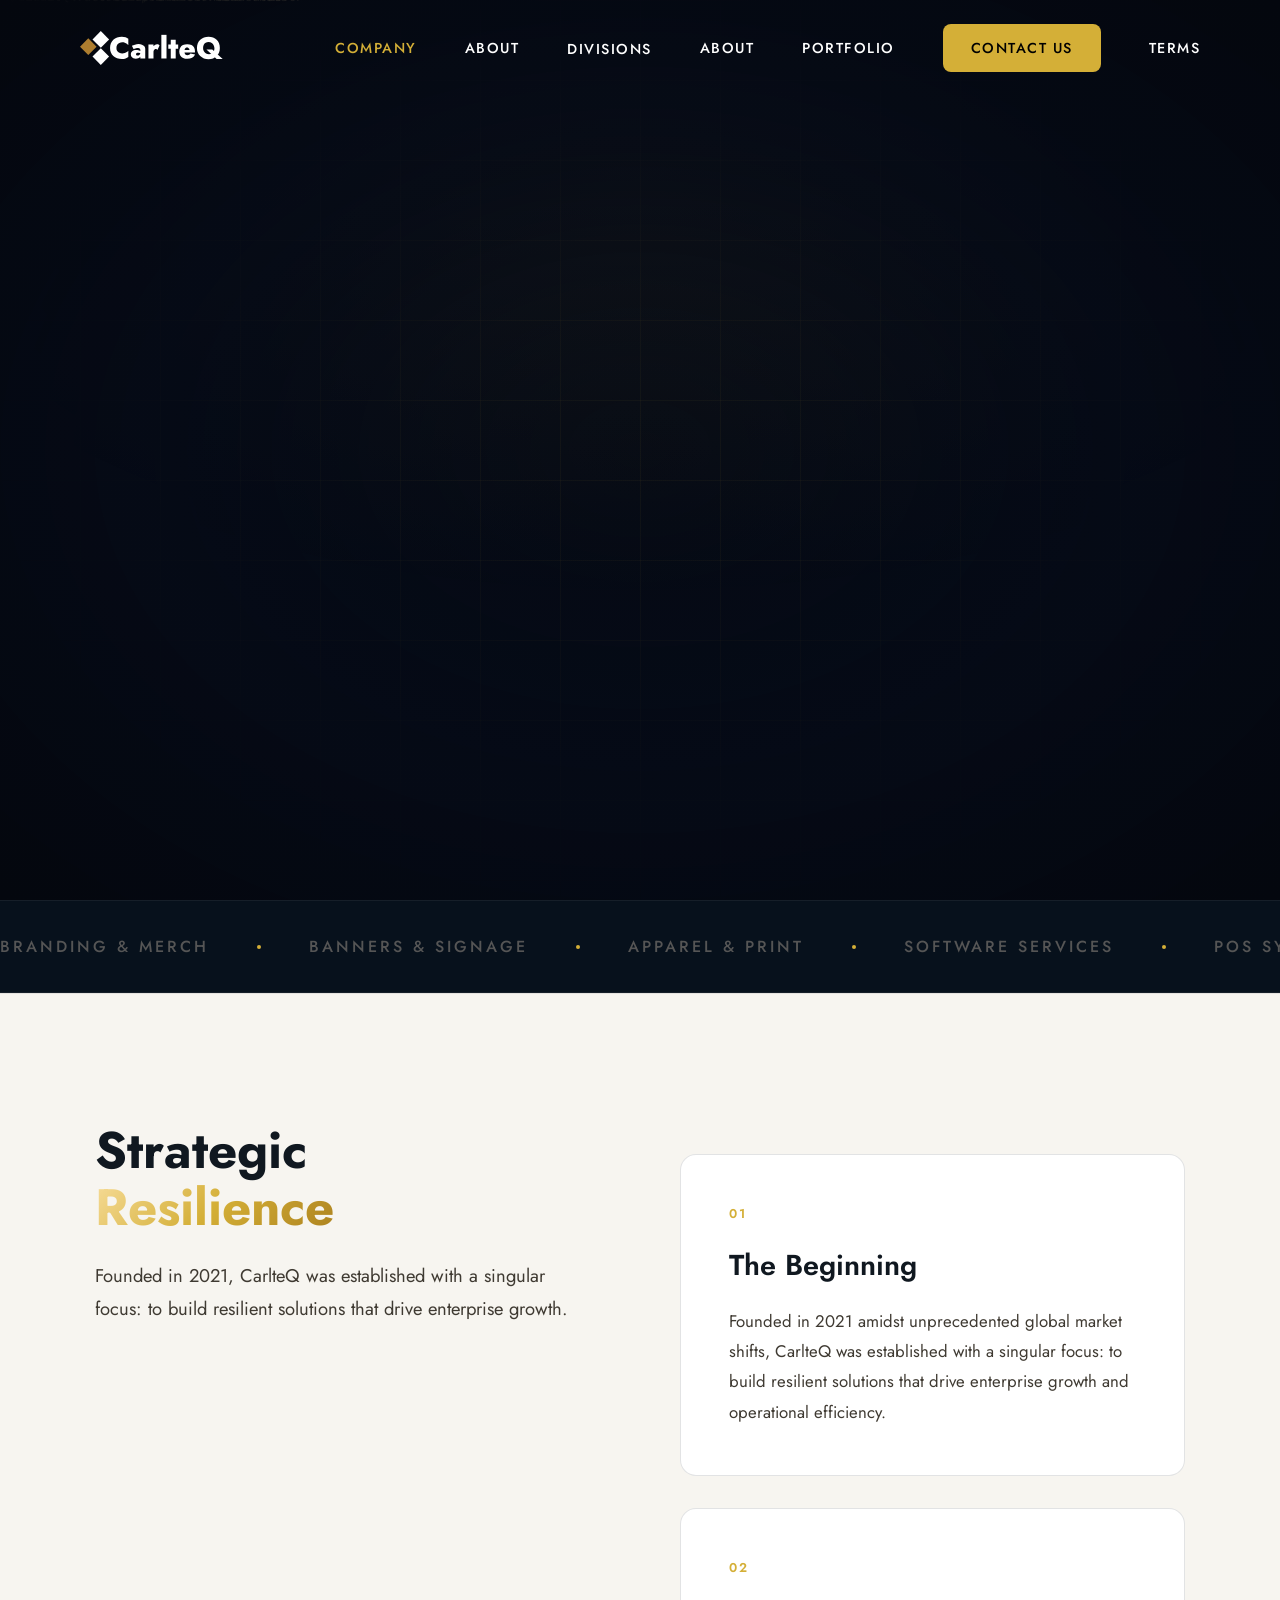
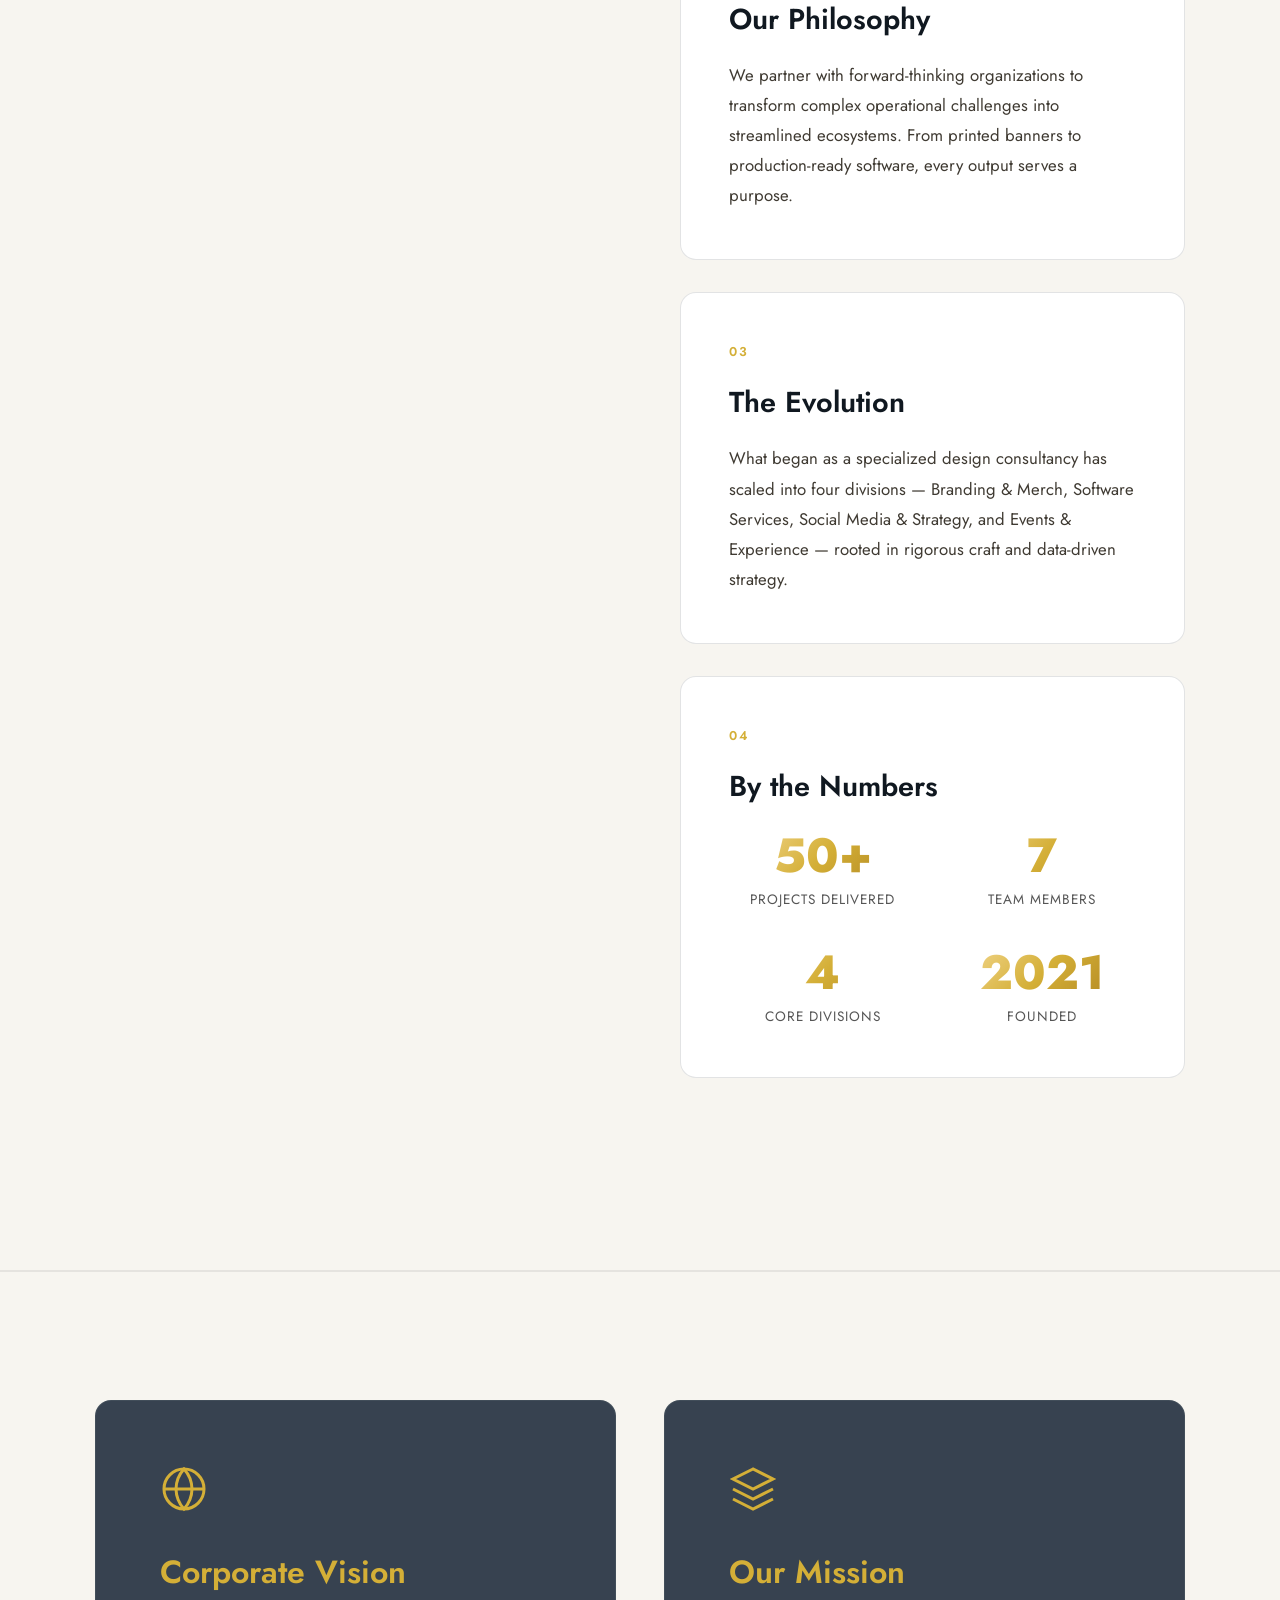
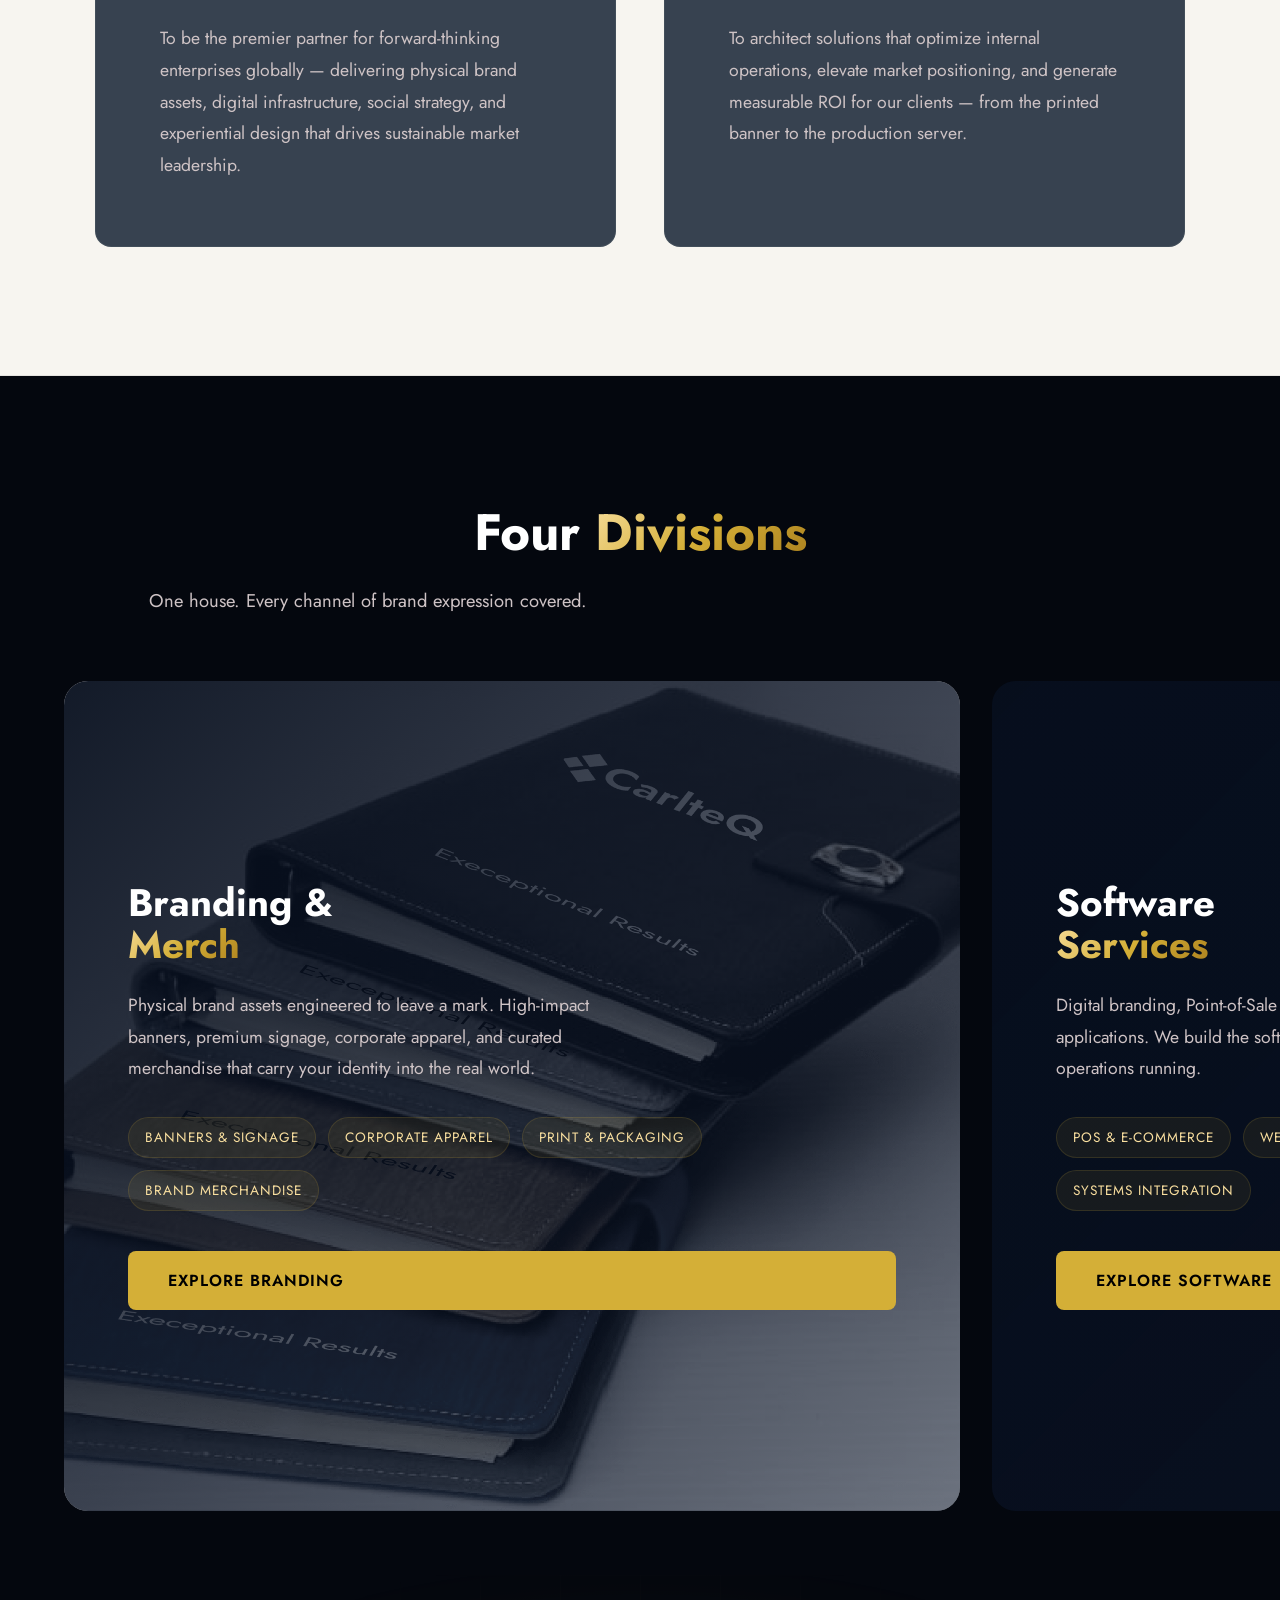
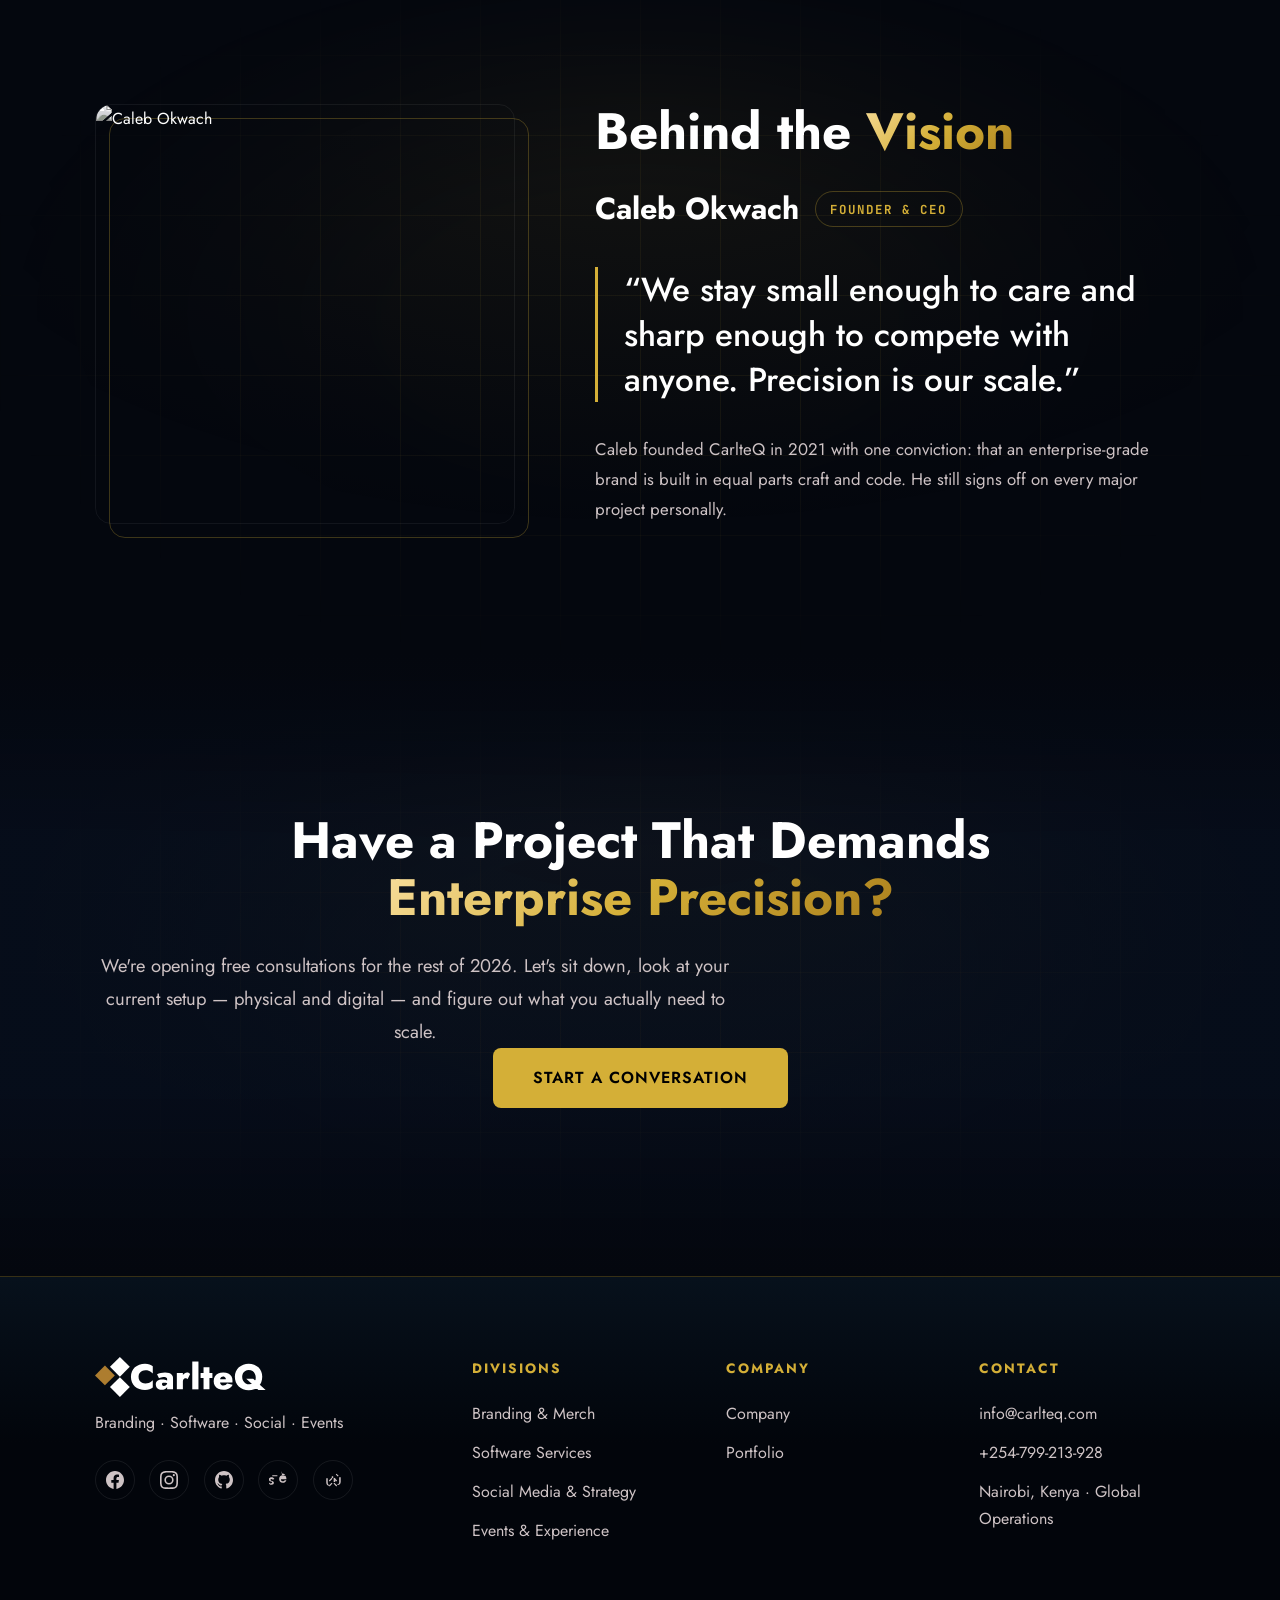
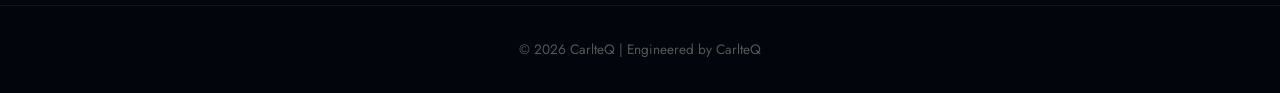
==== commit f95c4b87: "Add llms.txt, markdown pages, MCP server card, WebMCP tools, schema expansion, nav links for SEO/age" ====
--- a/index.html
+++ b/index.html
@@ -7,6 +7,8 @@
     <title>CarlteQ | Branding · Software · Events</title>
     <link rel="icon" type="image/svg+xml" href="assets/carlteq-logo.svg">
     <link rel="canonical" href="https://carlteq.io/">
+    <link rel="alternate" type="text/markdown" href="https://carlteq.io/index.md">
+    <link rel="llms-txt" href="https://carlteq.io/llms.txt">
     <meta property="og:type" content="website">
     <meta property="og:site_name" content="CarlteQ">
     <meta property="og:title" content="CarlteQ | Branding · Software · Events">
@@ -52,6 +54,47 @@
         }
     }
     </script>
+    <script type="application/ld+json">
+    {
+      "@context": "https://schema.org",
+      "@type": "WebSite",
+      "name": "CarlteQ",
+      "url": "https://carlteq.io/",
+      "description": "Creative technology studio in Nairobi, Kenya"
+    }
+    </script>
+    <script type="application/ld+json">
+    {
+      "@context": "https://schema.org",
+      "@type": "Service",
+      "serviceType": "Creative Technology Services",
+      "provider": {"@type": "Organization", "name": "CarlteQ", "url": "https://carlteq.io/"},
+      "areaServed": "Nairobi, Kenya",
+      "hasOfferCatalog": {
+        "@type": "OfferCatalog",
+        "name": "CarlteQ Services",
+        "itemListElement": [
+          {"@type": "Offer", "itemOffered": {"@type": "Service", "name": "Brand Identity & Design"}},
+          {"@type": "Offer", "itemOffered": {"@type": "Service", "name": "Web Design & Development"}},
+          {"@type": "Offer", "itemOffered": {"@type": "Service", "name": "Digital Marketing"}},
+          {"@type": "Offer", "itemOffered": {"@type": "Service", "name": "Event Production"}},
+          {"@type": "Offer", "itemOffered": {"@type": "Service", "name": "Creative Technology"}}
+        ]
+      }
+    }
+    </script>
+    <script type="application/ld+json">
+    {
+      "@context": "https://schema.org",
+      "@type": "LocalBusiness",
+      "name": "CarlteQ",
+      "url": "https://carlteq.io/",
+      "email": "info@carlteq.io",
+      "telephone": "+254799213928",
+      "address": {"@type": "PostalAddress", "addressLocality": "Nairobi", "addressCountry": "KE"},
+      "priceRange": "$$"
+    }
+    </script>
 </head>
 <body>
     <a class="skip-link" href="#main">Skip to content</a>
@@ -71,6 +114,7 @@
         </button>
         <div class="nav-links">
             <a href="index.html" class="active" aria-current="page">Company</a>
+            <a href="about.html">About</a>
             <div class="dropdown">
                 <button type="button" class="dropdown-toggle" aria-expanded="false" aria-controls="divisions-menu">Divisions</button>
                 <div class="dropdown-content" id="divisions-menu">
@@ -80,8 +124,10 @@
                     <a href="events.html">Events & Experience</a>
                 </div>
             </div>
+            <a href="about.html">About</a>
             <a href="portfolio.html">Portfolio</a>
             <a href="contact.html" class="btn-primary">Contact Us</a>
+            <a href="terms.html">Terms</a>
         </div>
     </nav>
 
--- a/css/style.css
+++ b/css/style.css
@@ -1214,15 +1214,15 @@
 .cursor-dot {
     width: 6px; height: 6px;
     background: var(--gold-light);
-    box-shadow: 0 0 8px rgba(249, 223, 159, 0.95), 0 0 22px rgba(212, 175, 55, 0.5);
+    box-shadow: 0 0 8px rgba(249, 223, 159, 0.95), 0 0 22px rgba(212, 175, 55, 0.6);
     clip-path: polygon(50% 0%, 100% 50%, 50% 100%, 0% 50%);
 }
 .cursor-ring {
     width: 34px; height: 34px;
     display: flex; align-items: center; justify-content: center;
-    border: 1px solid rgba(212, 175, 55, 0.6);
-    background: radial-gradient(circle, rgba(212, 175, 55, 0.08) 0%, rgba(212, 175, 55, 0.02) 70%);
-    box-shadow: 0 0 18px rgba(212, 175, 55, 0.18), inset 0 0 16px rgba(212, 175, 55, 0.1);
+    border: 1px solid rgba(212, 175, 55, 0.7);
+    background: radial-gradient(circle, rgba(212, 175, 55, 0.12) 0%, rgba(212, 175, 55, 0.04) 70%);
+    box-shadow: 0 0 18px rgba(212, 175, 55, 0.24), inset 0 0 16px rgba(212, 175, 55, 0.14);
     clip-path: polygon(50% 0%, 100% 50%, 50% 100%, 0% 50%);
     transform: translate(-50%, -50%) rotate(45deg);
 }
@@ -1231,17 +1231,17 @@
 .cursor-item.is-hover .cursor-ring {
     width: 56px; height: 56px;
     border-color: var(--gold-main);
-    background: radial-gradient(circle, rgba(212, 175, 55, 0.16) 0%, rgba(212, 175, 55, 0.06) 70%);
-    box-shadow: 0 0 28px rgba(212, 175, 55, 0.32), inset 0 0 20px rgba(212, 175, 55, 0.16);
+    background: radial-gradient(circle, rgba(212, 175, 55, 0.18) 0%, rgba(212, 175, 55, 0.08) 70%);
+    box-shadow: 0 0 28px rgba(212, 175, 55, 0.38), inset 0 0 20px rgba(212, 175, 55, 0.22);
 }
 .cursor-item.is-hover .cursor-dot { width: 4px; height: 4px; }
 
 /* Hovering gallery images */
 .cursor-item.is-view .cursor-ring {
     width: 88px; height: 88px;
-    border-color: rgba(212, 175, 55, 0.9);
-    background: radial-gradient(circle, rgba(4, 7, 14, 0.7) 0%, rgba(4, 7, 14, 0.5) 70%);
-    box-shadow: 0 0 38px rgba(212, 175, 55, 0.36), inset 0 0 26px rgba(212, 175, 55, 0.18);
+    border-color: rgba(212, 175, 55, 0.95);
+    background: radial-gradient(circle, rgba(4, 7, 14, 0.75) 0%, rgba(4, 7, 14, 0.55) 70%);
+    box-shadow: 0 0 38px rgba(212, 175, 55, 0.42), inset 0 0 26px rgba(212, 175, 55, 0.24);
 }
 .cursor-item.is-view .cursor-dot { width: 0; height: 0; opacity: 0; }
 .cursor-label {
@@ -1295,3 +1295,18 @@
 .section-white .grid-bg { display: none; }
 .section-white .sticky-card { background: #ffffff; color: #101820; border-color: rgba(16, 24, 32, 0.12); }
 .section-white .sticky-card p { color: #3f3a32; }
+
+/* Blue cursor on white sections for visibility */
+.section-white ~ .cursor-item .cursor-dot,
+.section-white + .cursor-item .cursor-dot,
+.cursor-item.in-white .cursor-dot {
+    background: #0b7bff;
+    box-shadow: 0 0 8px rgba(11, 123, 255, 0.95), 0 0 22px rgba(11, 123, 255, 0.6);
+}
+.section-white ~ .cursor-item .cursor-ring,
+.section-white + .cursor-item .cursor-ring,
+.cursor-item.in-white .cursor-ring {
+    border-color: rgba(11, 123, 255, 0.7);
+    background: radial-gradient(circle, rgba(11, 123, 255, 0.12) 0%, rgba(11, 123, 255, 0.04) 70%);
+    box-shadow: 0 0 18px rgba(11, 123, 255, 0.24), inset 0 0 16px rgba(11, 123, 255, 0.14);
+}
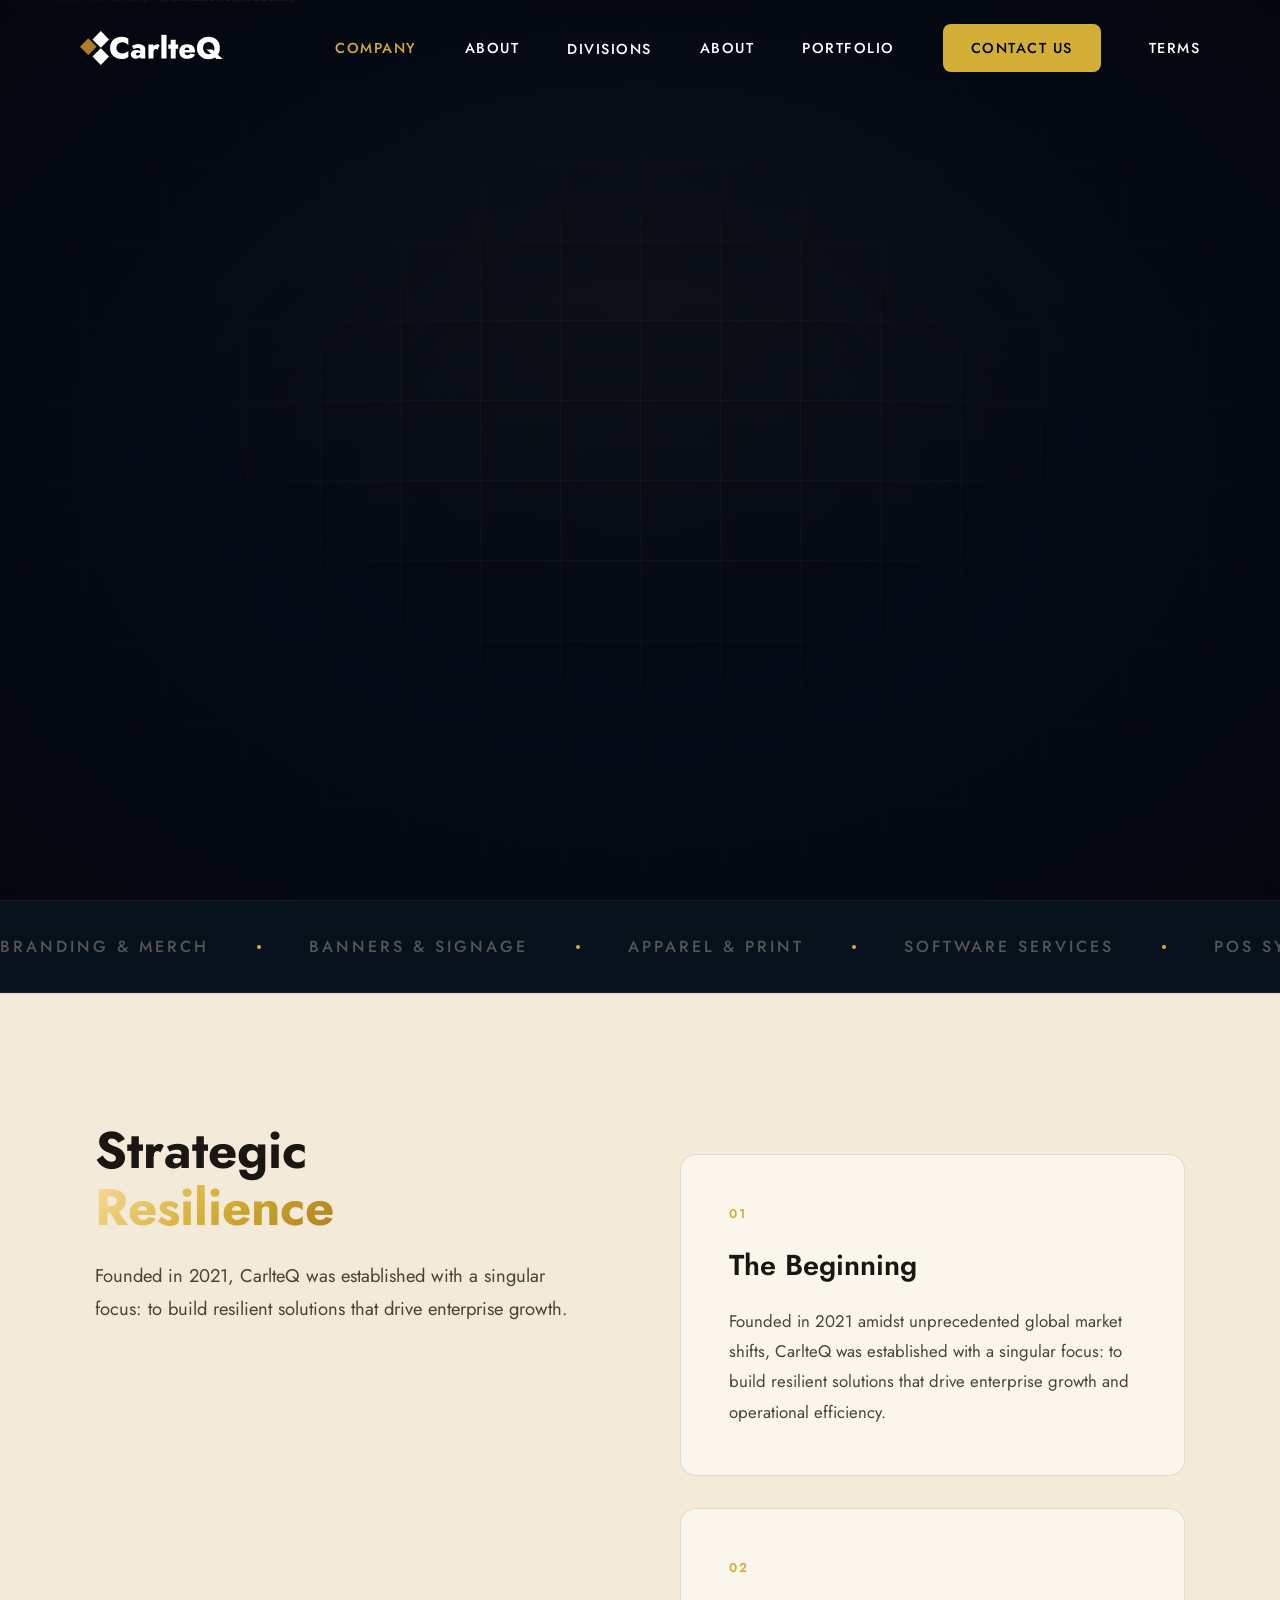
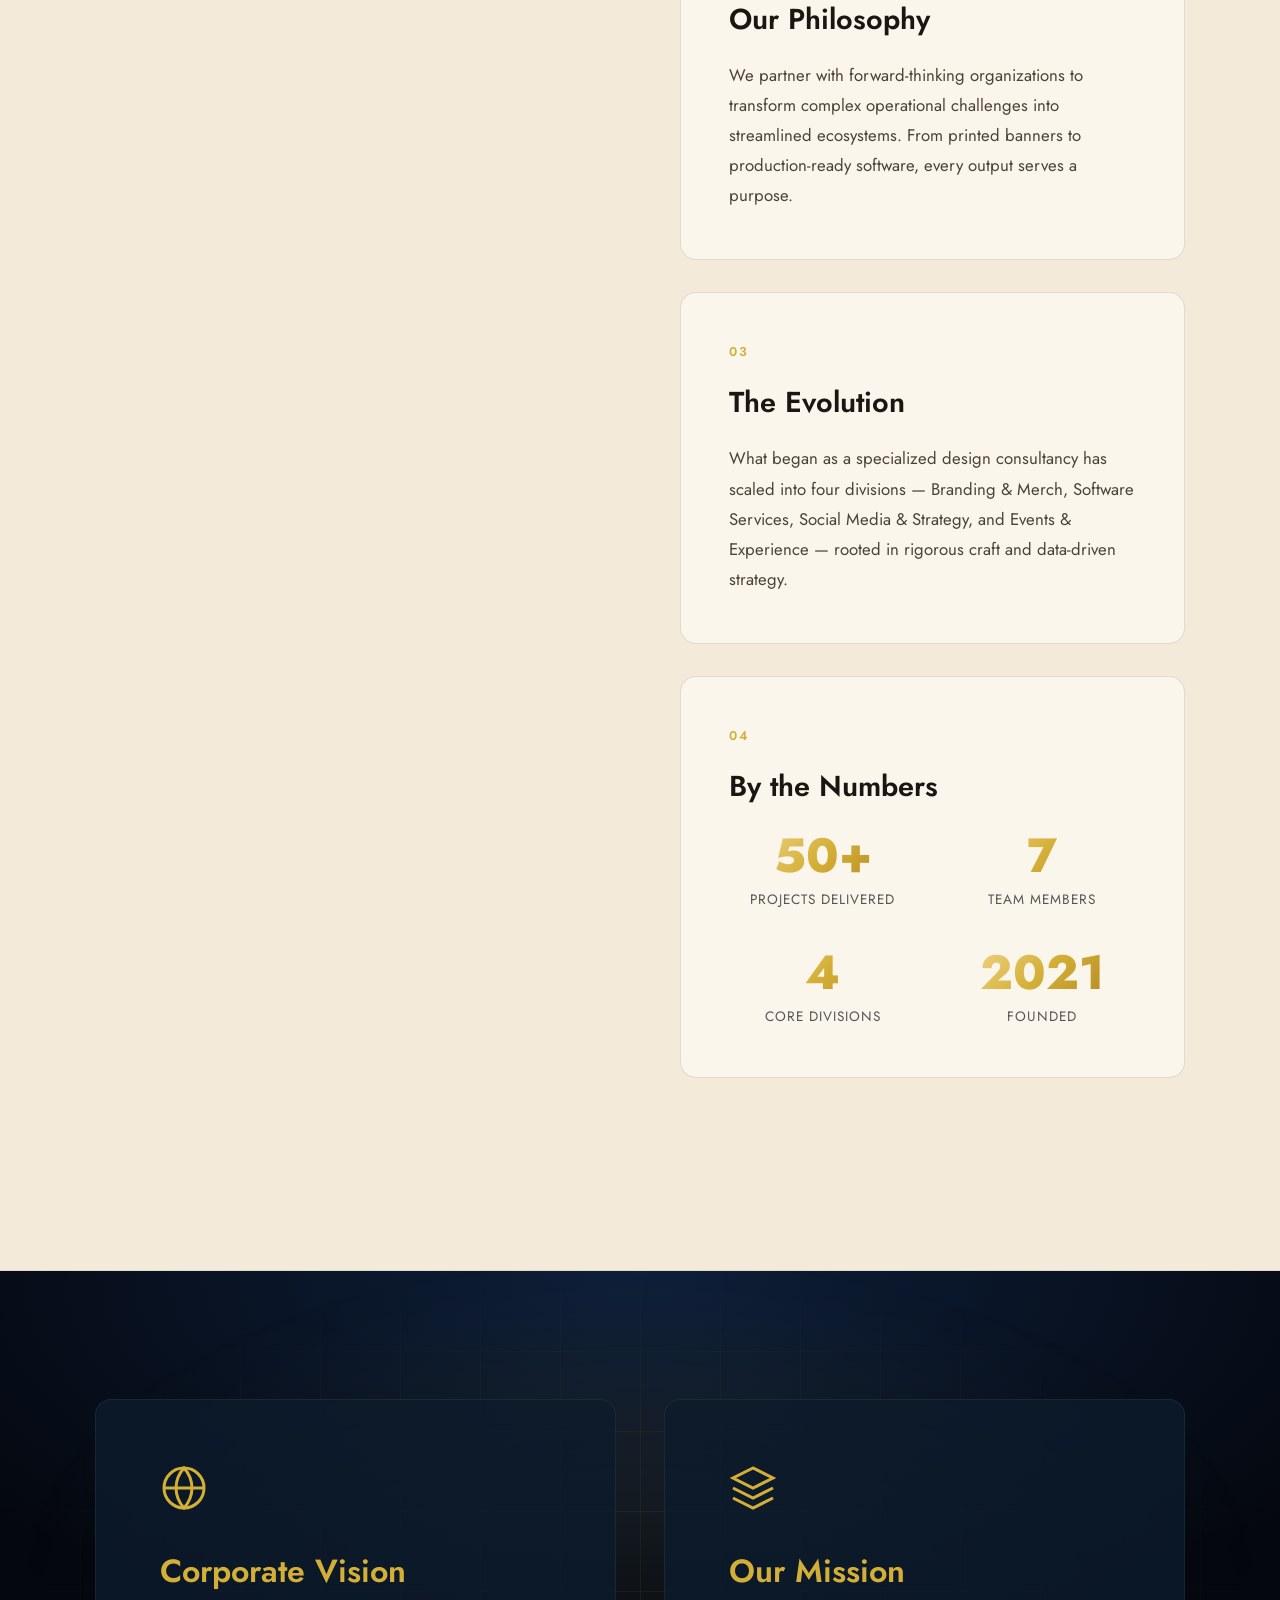
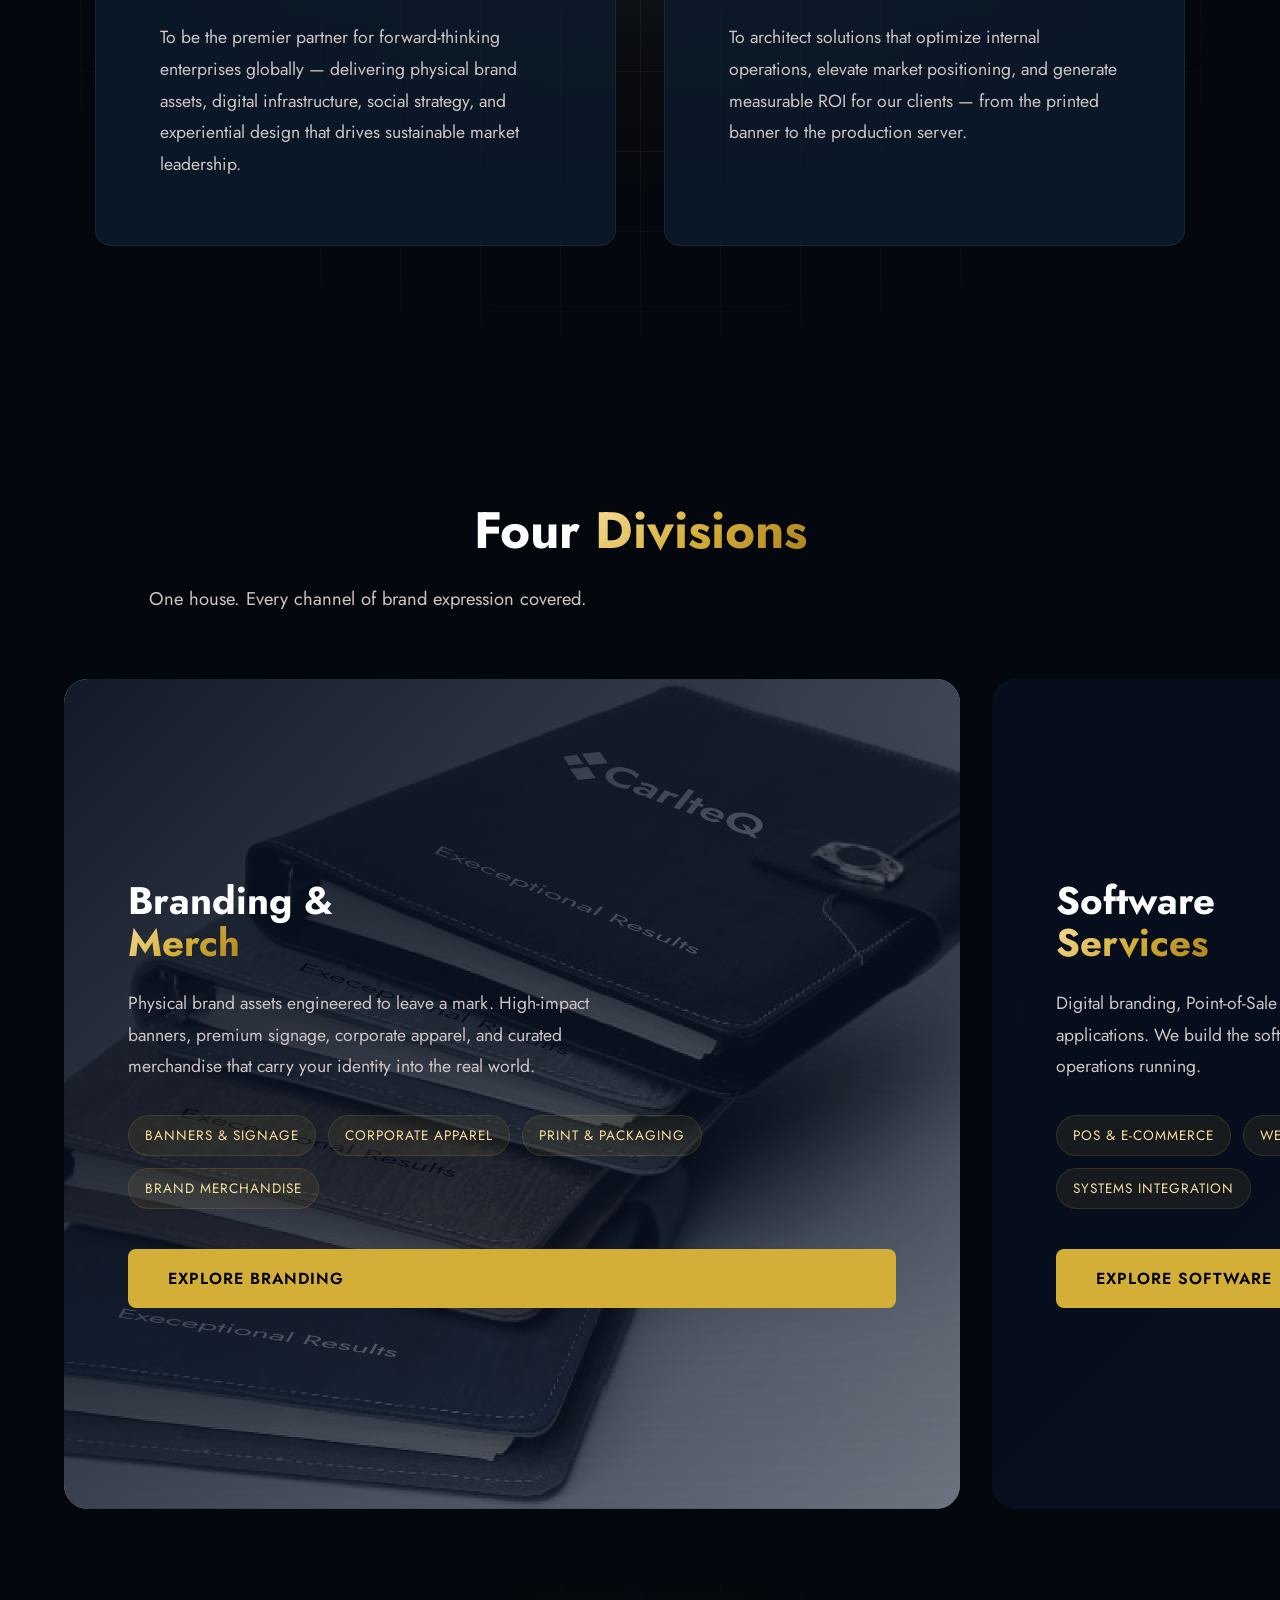
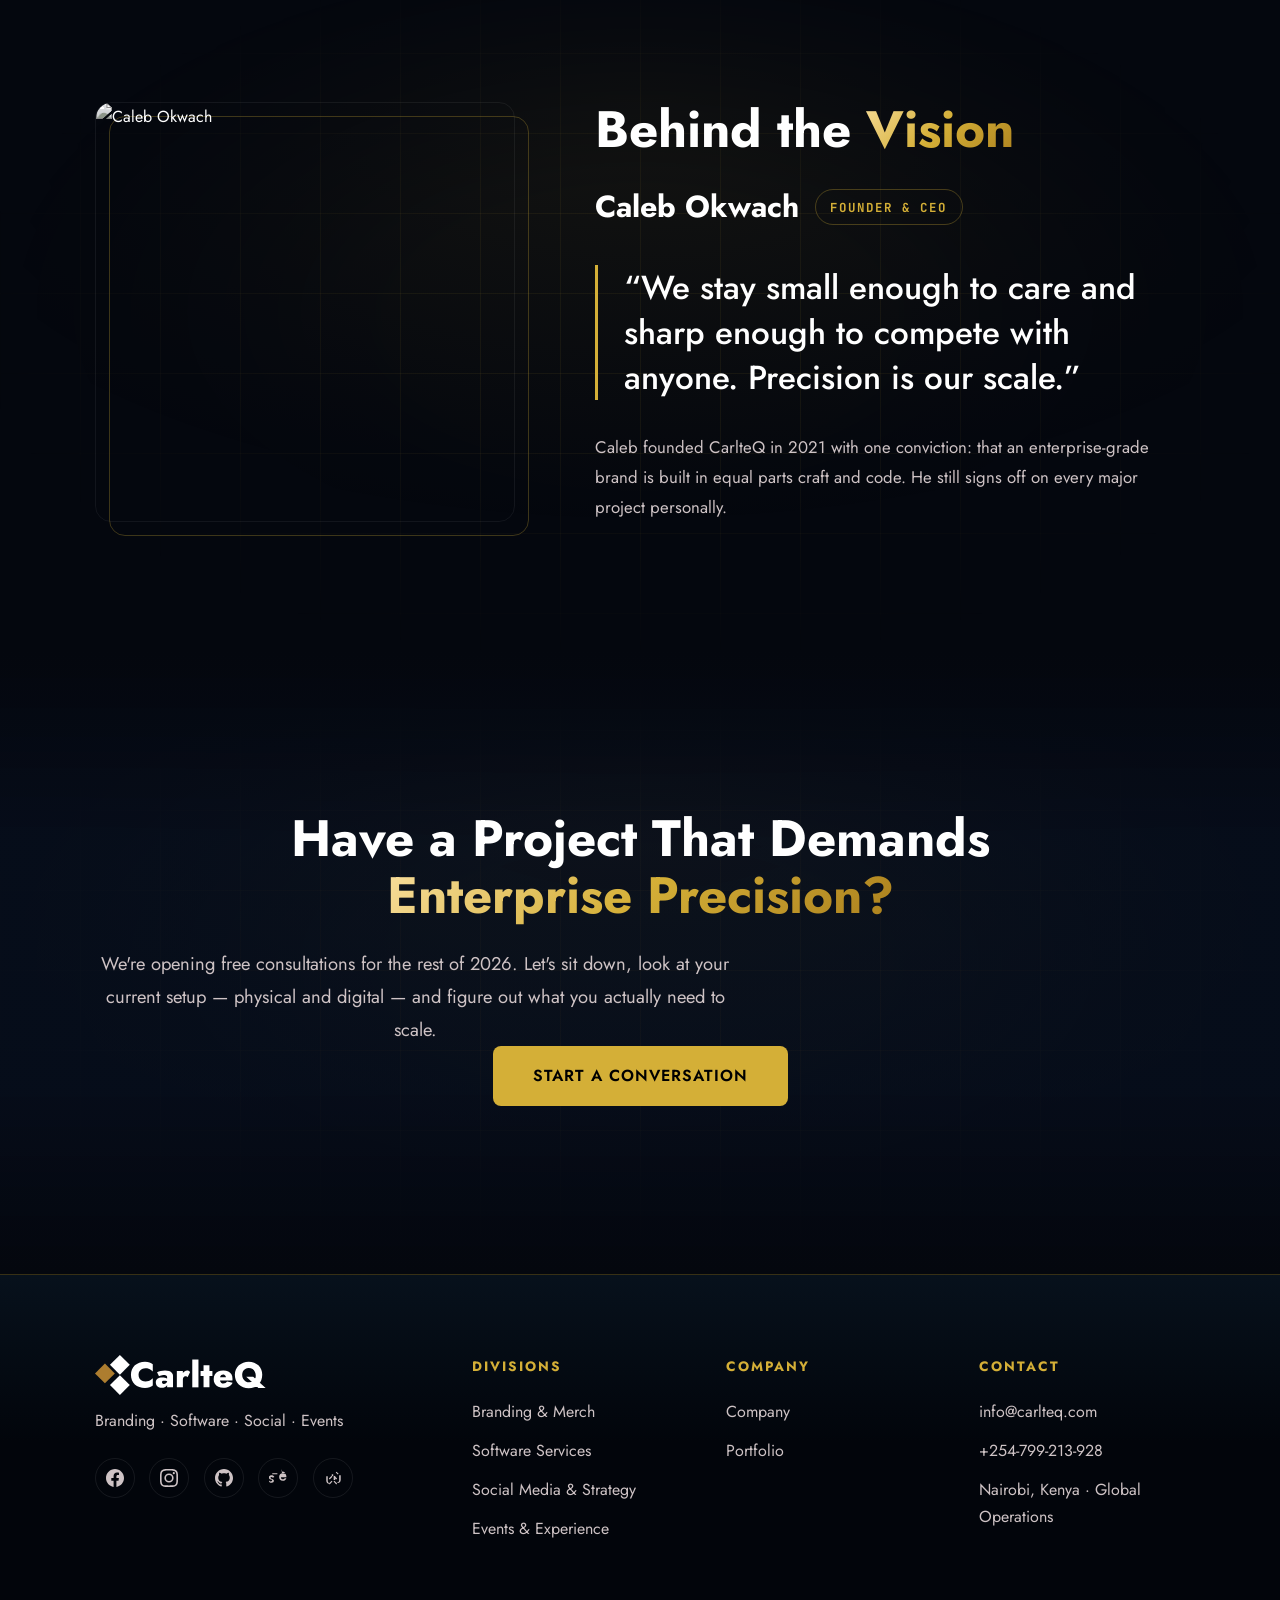
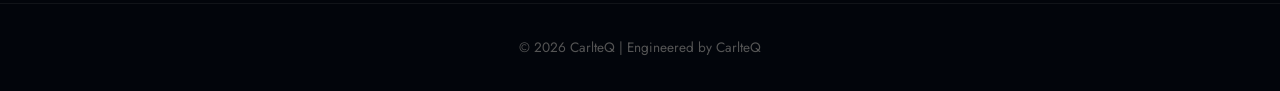
==== commit cb78bb0b: "Warm goldish contrast section, reduce length, improve cursor visibility" ====
--- a/index.html
+++ b/index.html
@@ -238,7 +238,7 @@
     </section>
 
     <!-- Vision & Mission -->
-    <section class="section-padding vision-section section-white">
+    <section class="section-padding vision-section">
         <div class="grid-bg grid-animated"></div>
         <div class="container">
             <div class="vision-grid">
--- a/css/style.css
+++ b/css/style.css
@@ -1282,31 +1282,28 @@
 }
 
 
-/* White contrast sections for pop */
+/* Warm contrast section (no pure white) */
 .section-white {
-    background: #f7f5f0;
-    color: #101820;
-    border-top: 1px solid rgba(16, 24, 32, 0.08);
-    border-bottom: 1px solid rgba(16, 24, 32, 0.08);
-}
-.section-white .section-title { color: #101820; }
-.section-white .section-subtitle { color: #3f3a32; }
-.section-white .eyebrow { color: var(--gold-dark); }
+    background: #f3eada;
+    color: #1a1712;
+    border-top: 1px solid rgba(26, 23, 18, 0.08);
+    border-bottom: 1px solid rgba(26, 23, 18, 0.08);
+}
+.section-white .section-title { color: #1a1712; }
+.section-white .section-subtitle { color: #4a4336; }
+.section-white .eyebrow { color: #8a6a1f; }
 .section-white .grid-bg { display: none; }
-.section-white .sticky-card { background: #ffffff; color: #101820; border-color: rgba(16, 24, 32, 0.12); }
-.section-white .sticky-card p { color: #3f3a32; }
-
-/* Blue cursor on white sections for visibility */
-.section-white ~ .cursor-item .cursor-dot,
-.section-white + .cursor-item .cursor-dot,
+.section-white .sticky-card { background: #fbf6ec; color: #1a1712; border-color: rgba(26, 23, 18, 0.12); }
+.section-white .sticky-card p { color: #4a4336; }
+
+/* Darker cursor on warm light section for visibility */
 .cursor-item.in-white .cursor-dot {
-    background: #0b7bff;
-    box-shadow: 0 0 8px rgba(11, 123, 255, 0.95), 0 0 22px rgba(11, 123, 255, 0.6);
-}
-.section-white ~ .cursor-item .cursor-ring,
-.section-white + .cursor-item .cursor-ring,
+    background: #1a1712;
+    box-shadow: 0 0 8px rgba(26, 23, 18, 0.7), 0 0 18px rgba(212, 175, 55, 0.35);
+}
 .cursor-item.in-white .cursor-ring {
-    border-color: rgba(11, 123, 255, 0.7);
-    background: radial-gradient(circle, rgba(11, 123, 255, 0.12) 0%, rgba(11, 123, 255, 0.04) 70%);
-    box-shadow: 0 0 18px rgba(11, 123, 255, 0.24), inset 0 0 16px rgba(11, 123, 255, 0.14);
-}
+    border-color: rgba(26, 23, 18, 0.65);
+    background: radial-gradient(circle, rgba(212, 175, 55, 0.12) 0%, rgba(26, 23, 18, 0.04) 70%);
+    box-shadow: 0 0 18px rgba(26, 23, 18, 0.18), inset 0 0 14px rgba(212, 175, 55, 0.12);
+}
+.cursor-item.in-white .cursor-label { color: #1a1712; }
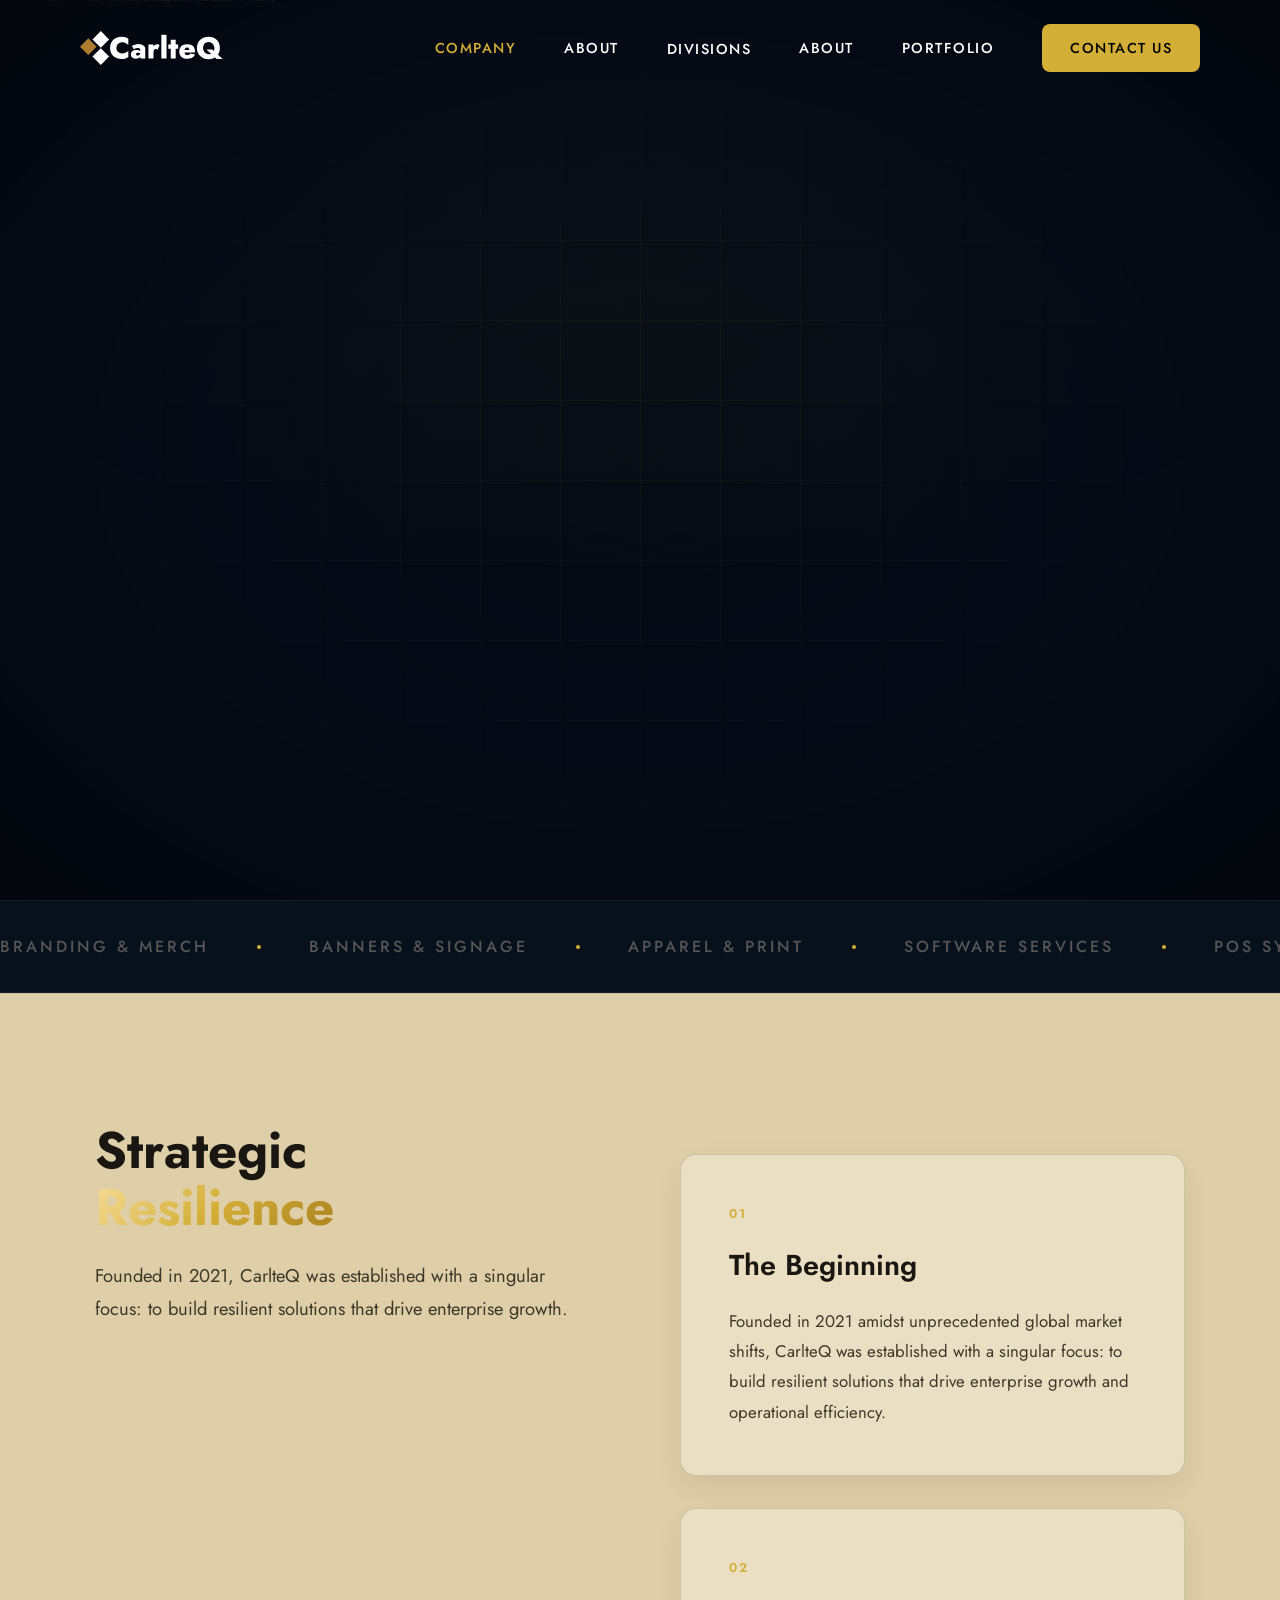
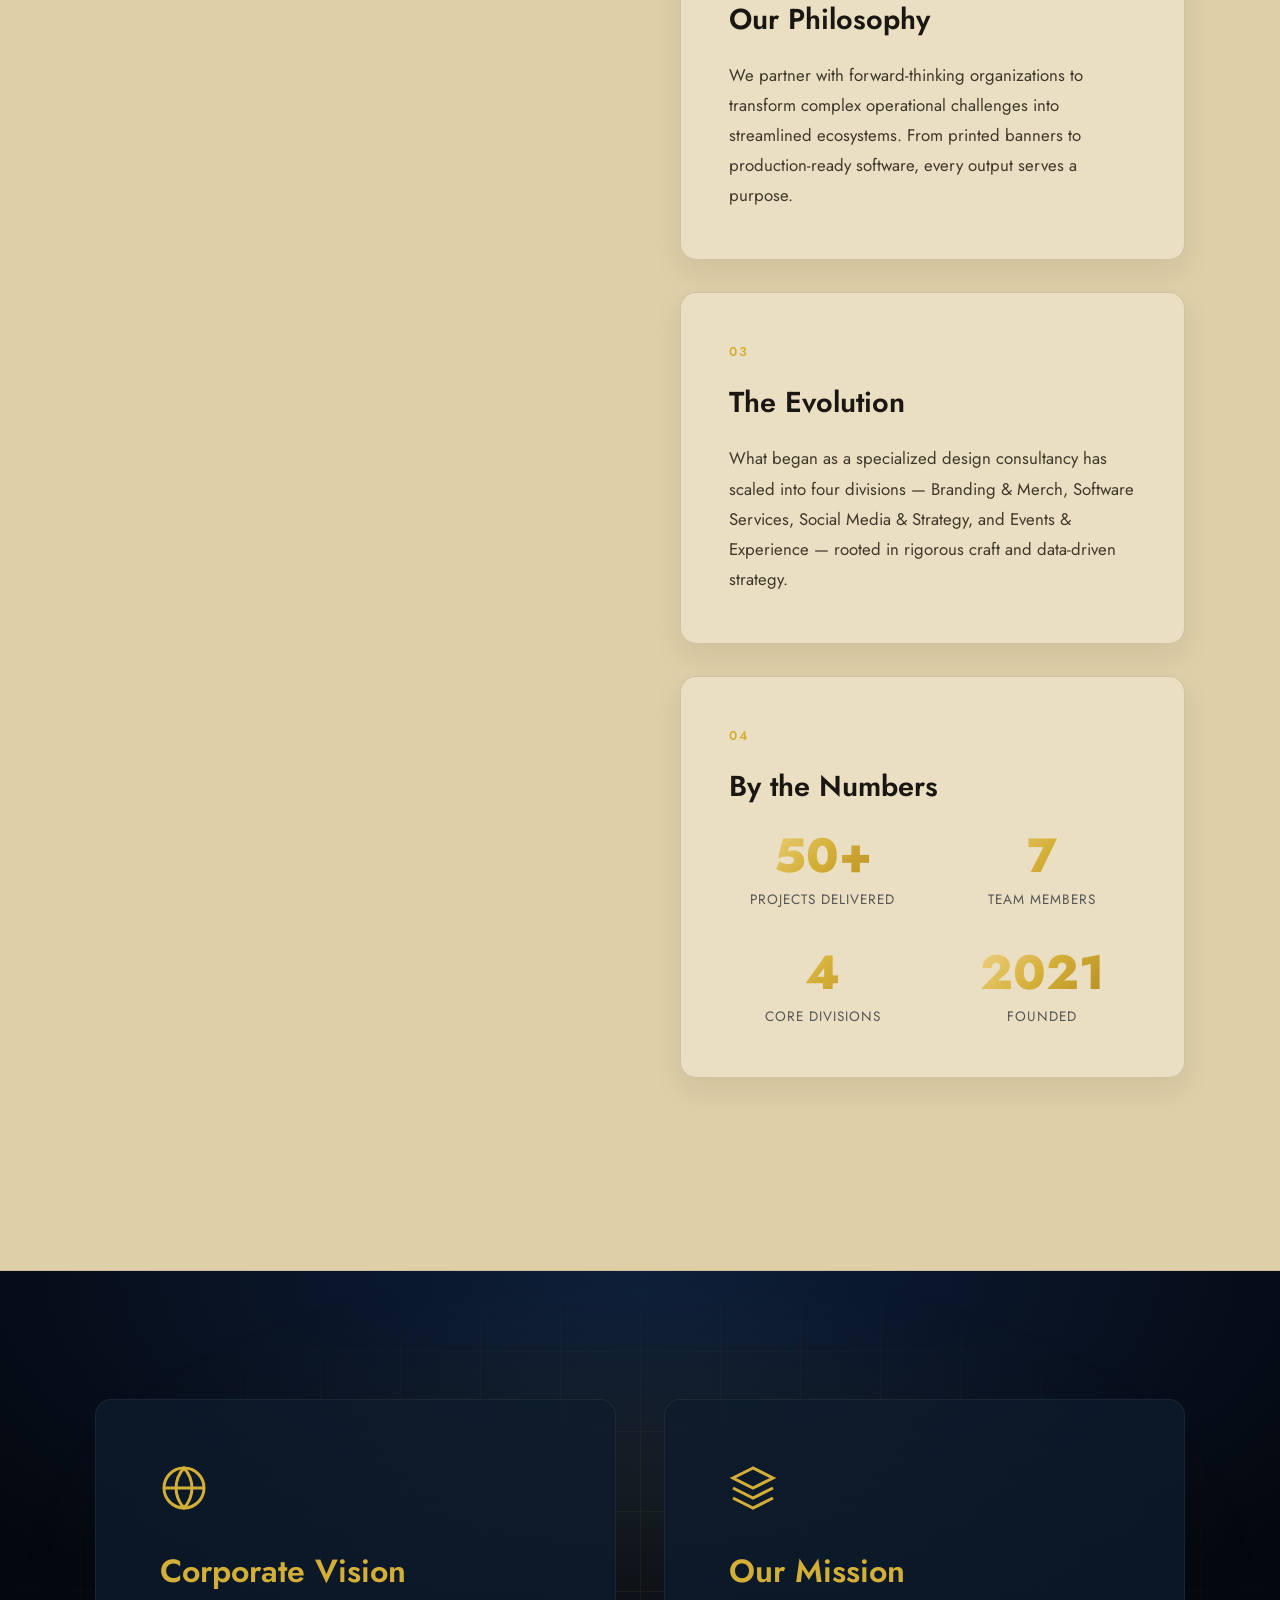
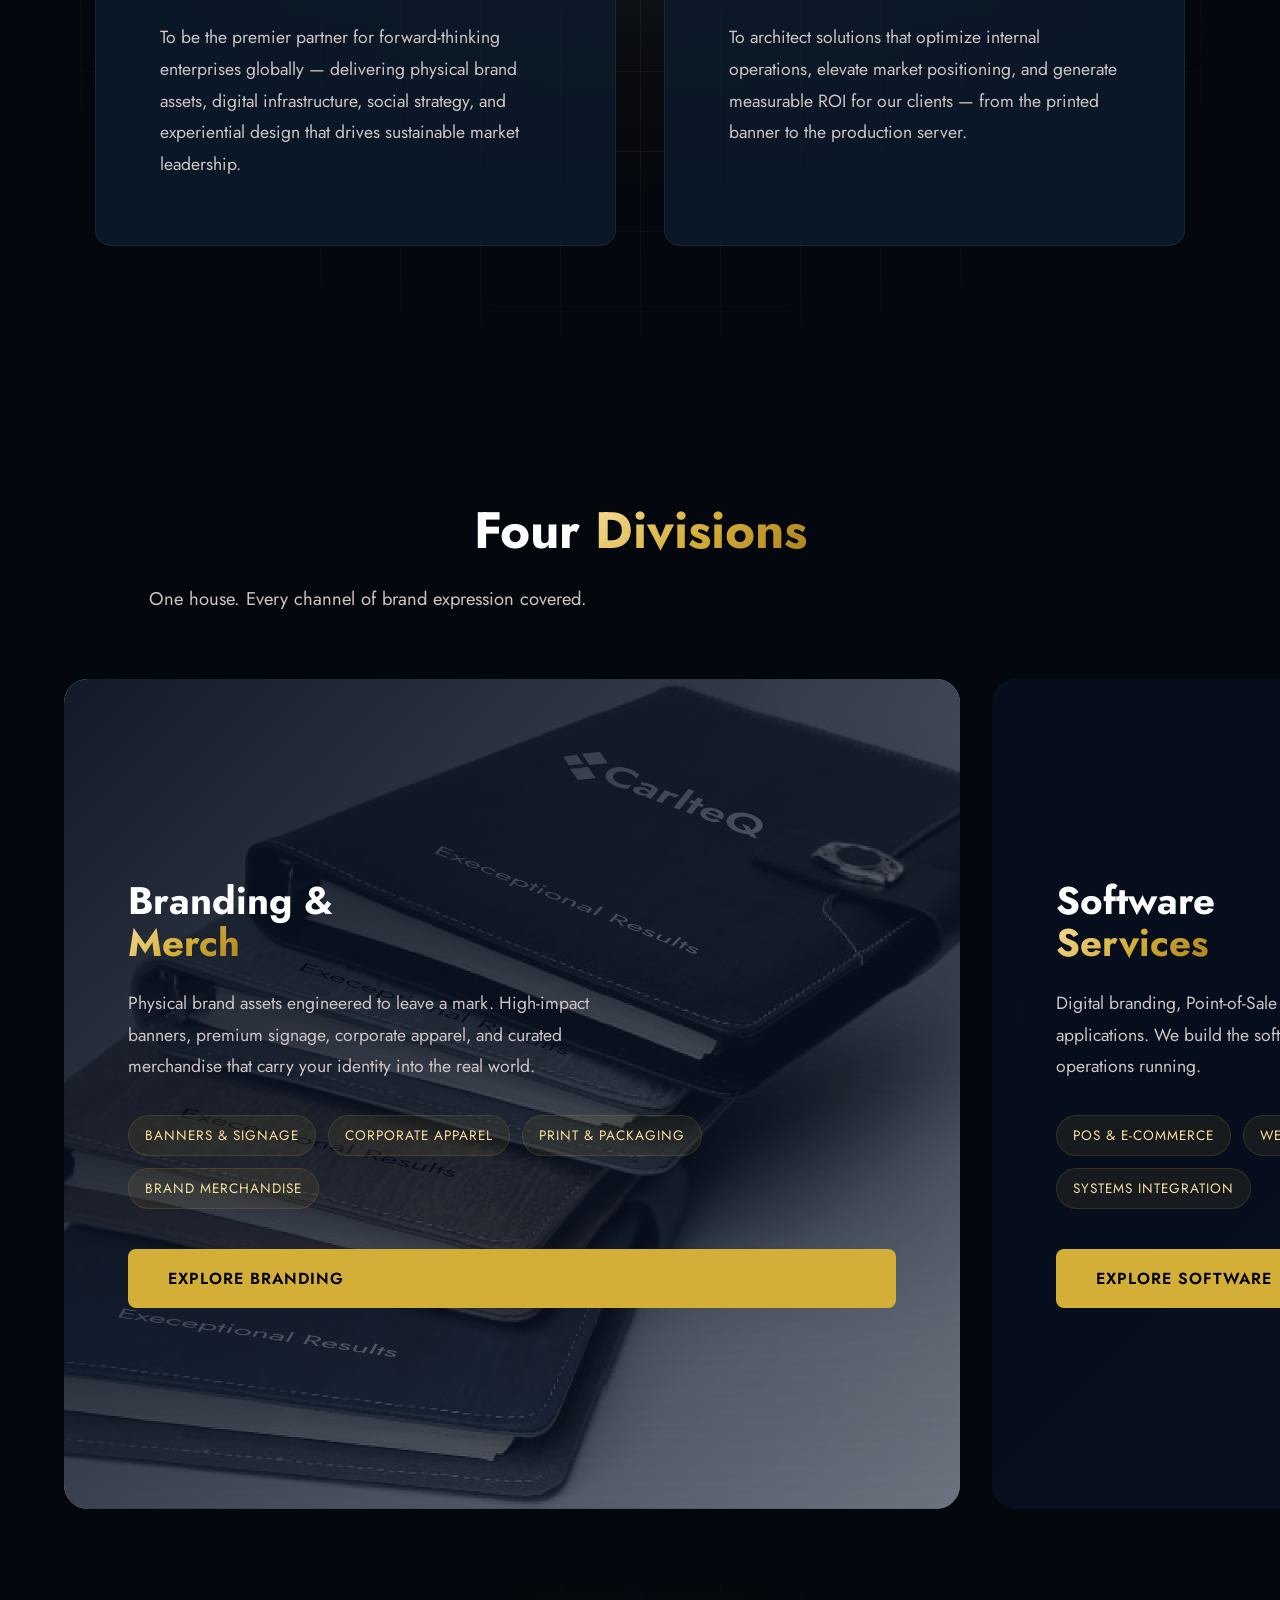
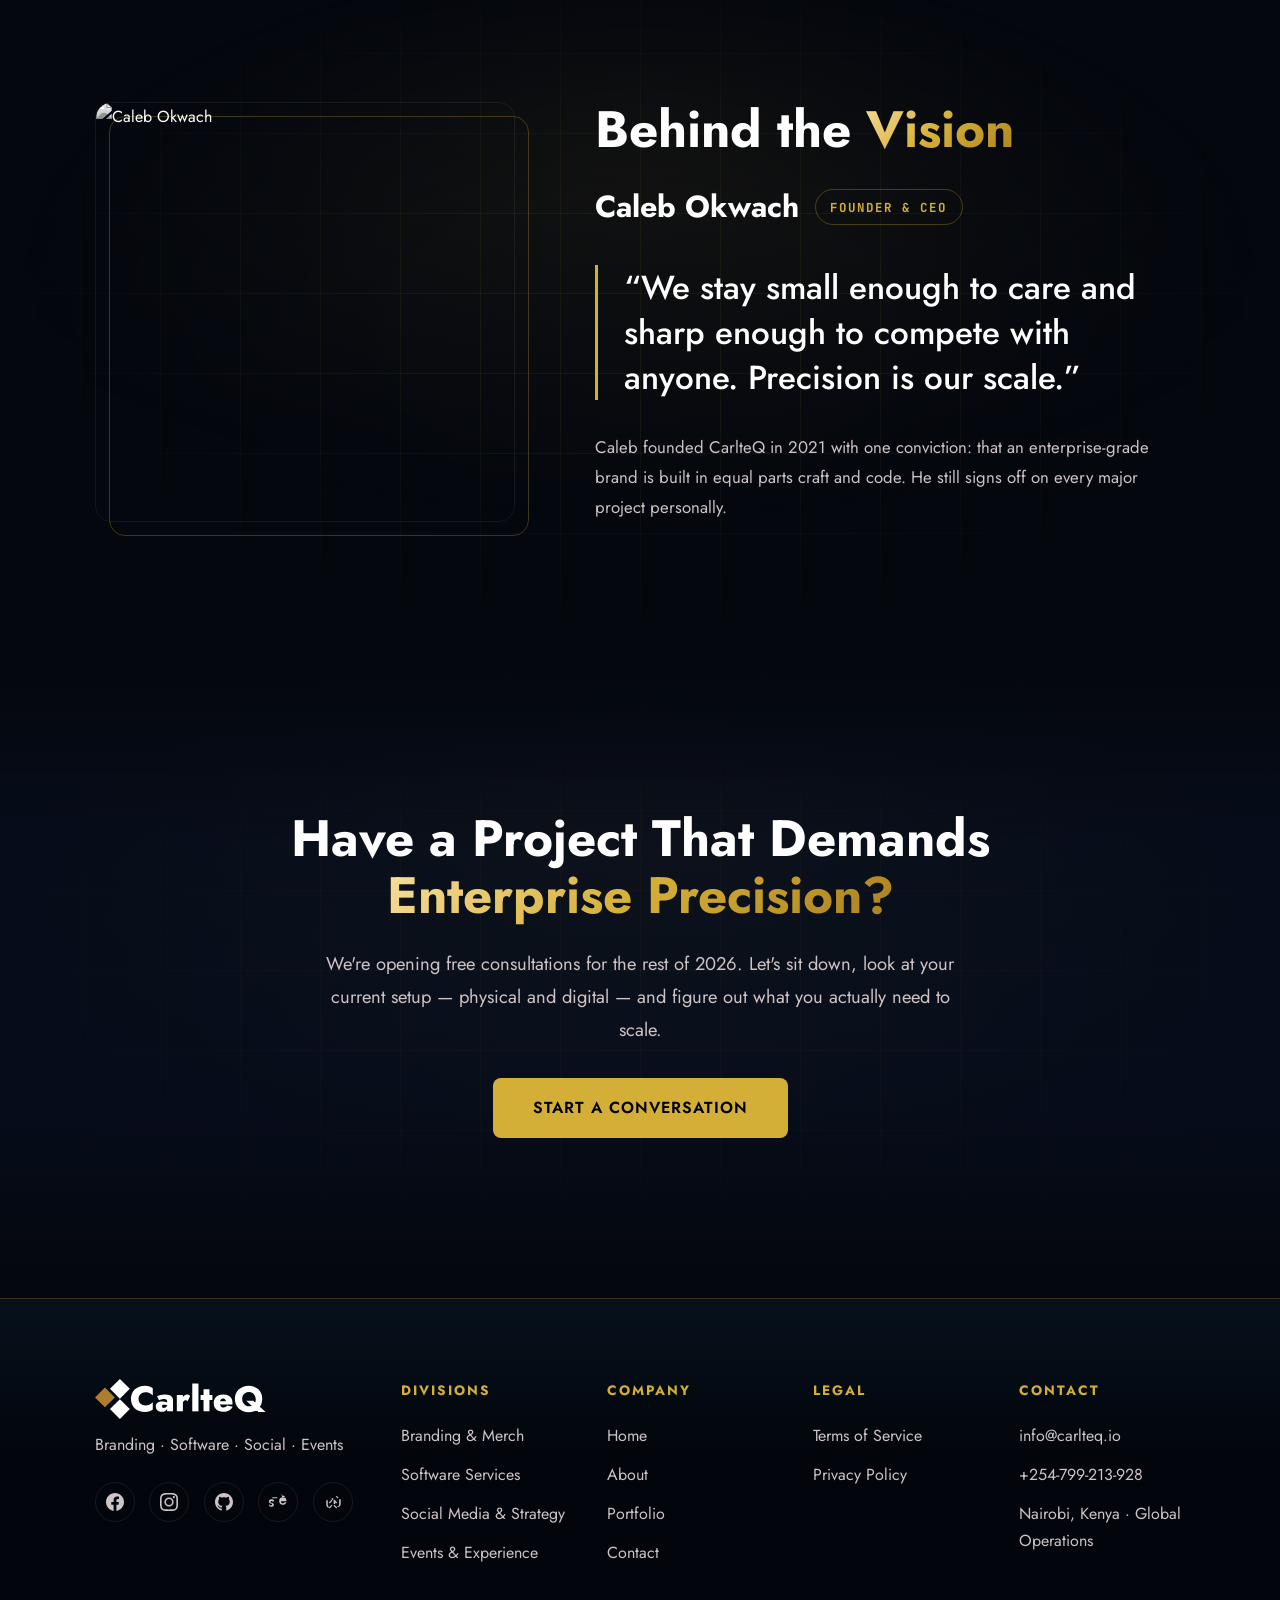
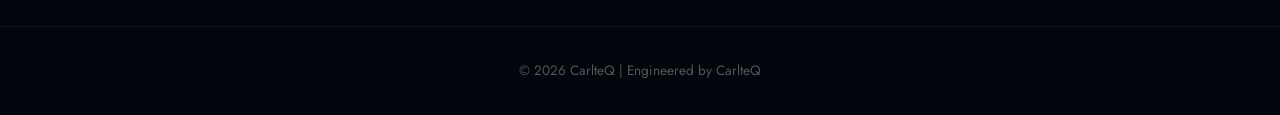
==== commit 17591650: "Fix CTA alignment, move Terms to footer, add Privacy page" ====
--- a/index.html
+++ b/index.html
@@ -127,7 +127,6 @@
             <a href="about.html">About</a>
             <a href="portfolio.html">Portfolio</a>
             <a href="contact.html" class="btn-primary">Contact Us</a>
-            <a href="terms.html">Terms</a>
         </div>
     </nav>
 
@@ -387,14 +386,21 @@
             </div>
             <div class="footer-col">
                 <h4>Company</h4>
-                <a href="index.html">Company</a>
+                <a href="index.html">Home</a>
+                <a href="about.html">About</a>
                 <a href="portfolio.html">Portfolio</a>
+                <a href="contact.html">Contact</a>
+            </div>
+            <div class="footer-col">
+                <h4>Legal</h4>
+                <a href="terms.html">Terms of Service</a>
+                <a href="privacy.html">Privacy Policy</a>
             </div>
             <div class="footer-col">
                 <h4>Contact</h4>
-                <a href="mailto:info@carlteq.com">info@carlteq.com</a>
+                <a href="mailto:info@carlteq.io">info@carlteq.io</a>
                 <a href="tel:+254799213928">+254-799-213-928</a>
-                <span>Nairobi, Kenya · Global Operations</span>
+                <span>Nairobi, Kenya &middot; Global Operations</span>
             </div>
         </div>
         <p class="footer-copy">&copy; 2026 CarlteQ | Engineered by CarlteQ</p>
--- a/css/style.css
+++ b/css/style.css
@@ -573,6 +573,15 @@
 }
 .cta-content {
     position: relative; z-index: 2;
+    display: flex;
+    flex-direction: column;
+    align-items: center;
+    text-align: center;
+}
+.cta-content .section-subtitle {
+    margin-left: auto;
+    margin-right: auto;
+    margin-bottom: 2rem;
 }
 
 /* ---------- Footer ---------- */
@@ -582,8 +591,8 @@
     border-top: var(--border-gold);
 }
 .footer-inner {
-    display: grid; grid-template-columns: 1.6fr 1fr 1fr 1fr;
-    gap: 3rem; align-items: start;
+    display: grid; grid-template-columns: 1.6fr 1fr 1fr 1fr 1fr;
+    gap: 2.5rem; align-items: start;
 }
 .footer-logo { height: 2.5rem; width: auto; margin-bottom: 0.75rem; }
 .footer-brand p { color: var(--text-secondary); font-size: 1rem; }
@@ -1284,26 +1293,26 @@
 
 /* Warm contrast section (no pure white) */
 .section-white {
-    background: #f3eada;
+    background: #dfcfa8;
     color: #1a1712;
-    border-top: 1px solid rgba(26, 23, 18, 0.08);
-    border-bottom: 1px solid rgba(26, 23, 18, 0.08);
+    border-top: 1px solid rgba(26, 23, 18, 0.1);
+    border-bottom: 1px solid rgba(26, 23, 18, 0.1);
 }
 .section-white .section-title { color: #1a1712; }
-.section-white .section-subtitle { color: #4a4336; }
-.section-white .eyebrow { color: #8a6a1f; }
+.section-white .section-subtitle { color: #3f382a; }
+.section-white .eyebrow { color: #7a5a12; }
 .section-white .grid-bg { display: none; }
-.section-white .sticky-card { background: #fbf6ec; color: #1a1712; border-color: rgba(26, 23, 18, 0.12); }
-.section-white .sticky-card p { color: #4a4336; }
-
-/* Darker cursor on warm light section for visibility */
+.section-white .sticky-card { background: #eadfc2; color: #1a1712; border-color: rgba(26, 23, 18, 0.14); box-shadow: 0 12px 30px rgba(26, 23, 18, 0.08); }
+.section-white .sticky-card p { color: #3f382a; }
+
+/* Dark cursor on warm light section for visibility */
 .cursor-item.in-white .cursor-dot {
-    background: #1a1712;
-    box-shadow: 0 0 8px rgba(26, 23, 18, 0.7), 0 0 18px rgba(212, 175, 55, 0.35);
+    background: #0b0e14;
+    box-shadow: 0 0 0 1px rgba(255, 248, 230, 0.35), 0 0 10px rgba(11, 14, 20, 0.55), 0 0 22px rgba(212, 175, 55, 0.25);
 }
 .cursor-item.in-white .cursor-ring {
-    border-color: rgba(26, 23, 18, 0.65);
-    background: radial-gradient(circle, rgba(212, 175, 55, 0.12) 0%, rgba(26, 23, 18, 0.04) 70%);
-    box-shadow: 0 0 18px rgba(26, 23, 18, 0.18), inset 0 0 14px rgba(212, 175, 55, 0.12);
-}
-.cursor-item.in-white .cursor-label { color: #1a1712; }
+    border-color: rgba(11, 14, 20, 0.8);
+    background: radial-gradient(circle, rgba(212, 175, 55, 0.16) 0%, rgba(11, 14, 20, 0.06) 70%);
+    box-shadow: 0 0 0 1px rgba(255, 248, 230, 0.25), 0 0 22px rgba(11, 14, 20, 0.22), inset 0 0 16px rgba(212, 175, 55, 0.14);
+}
+.cursor-item.in-white .cursor-label { color: #0b0e14; }
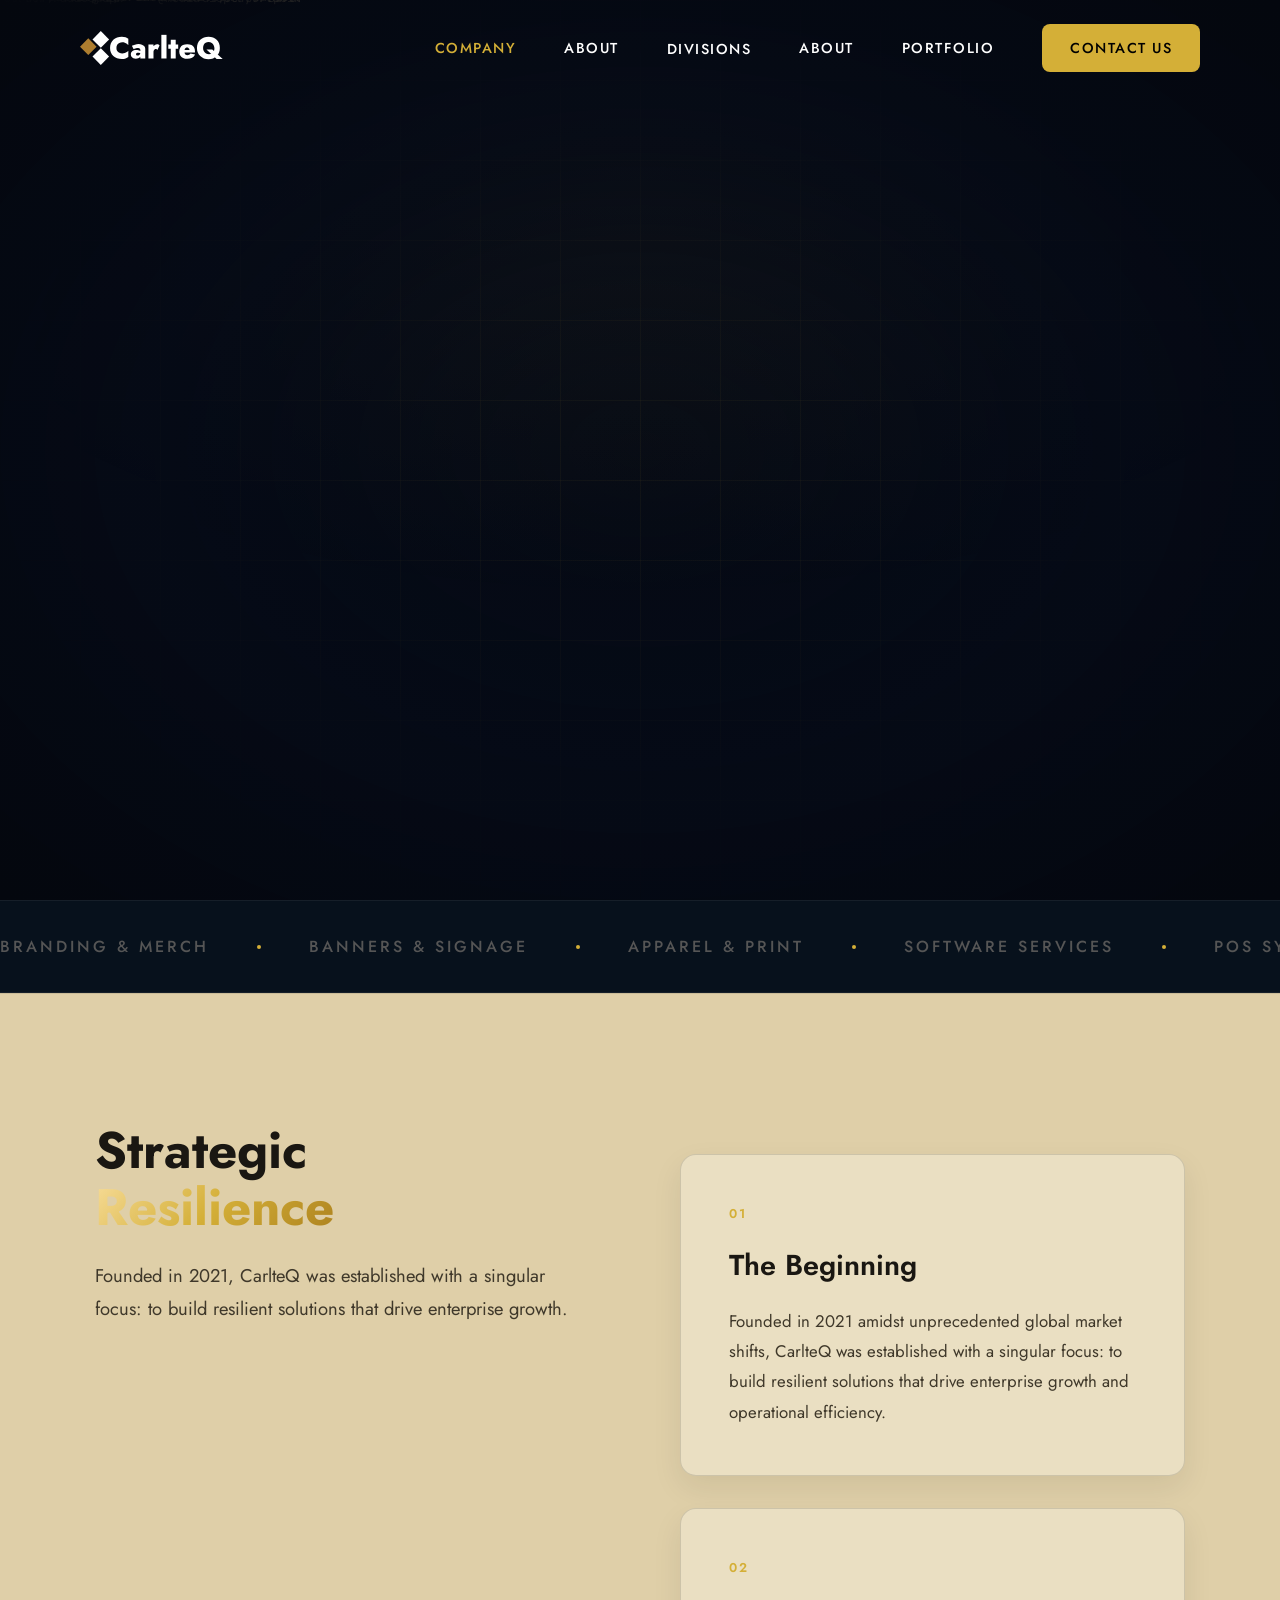
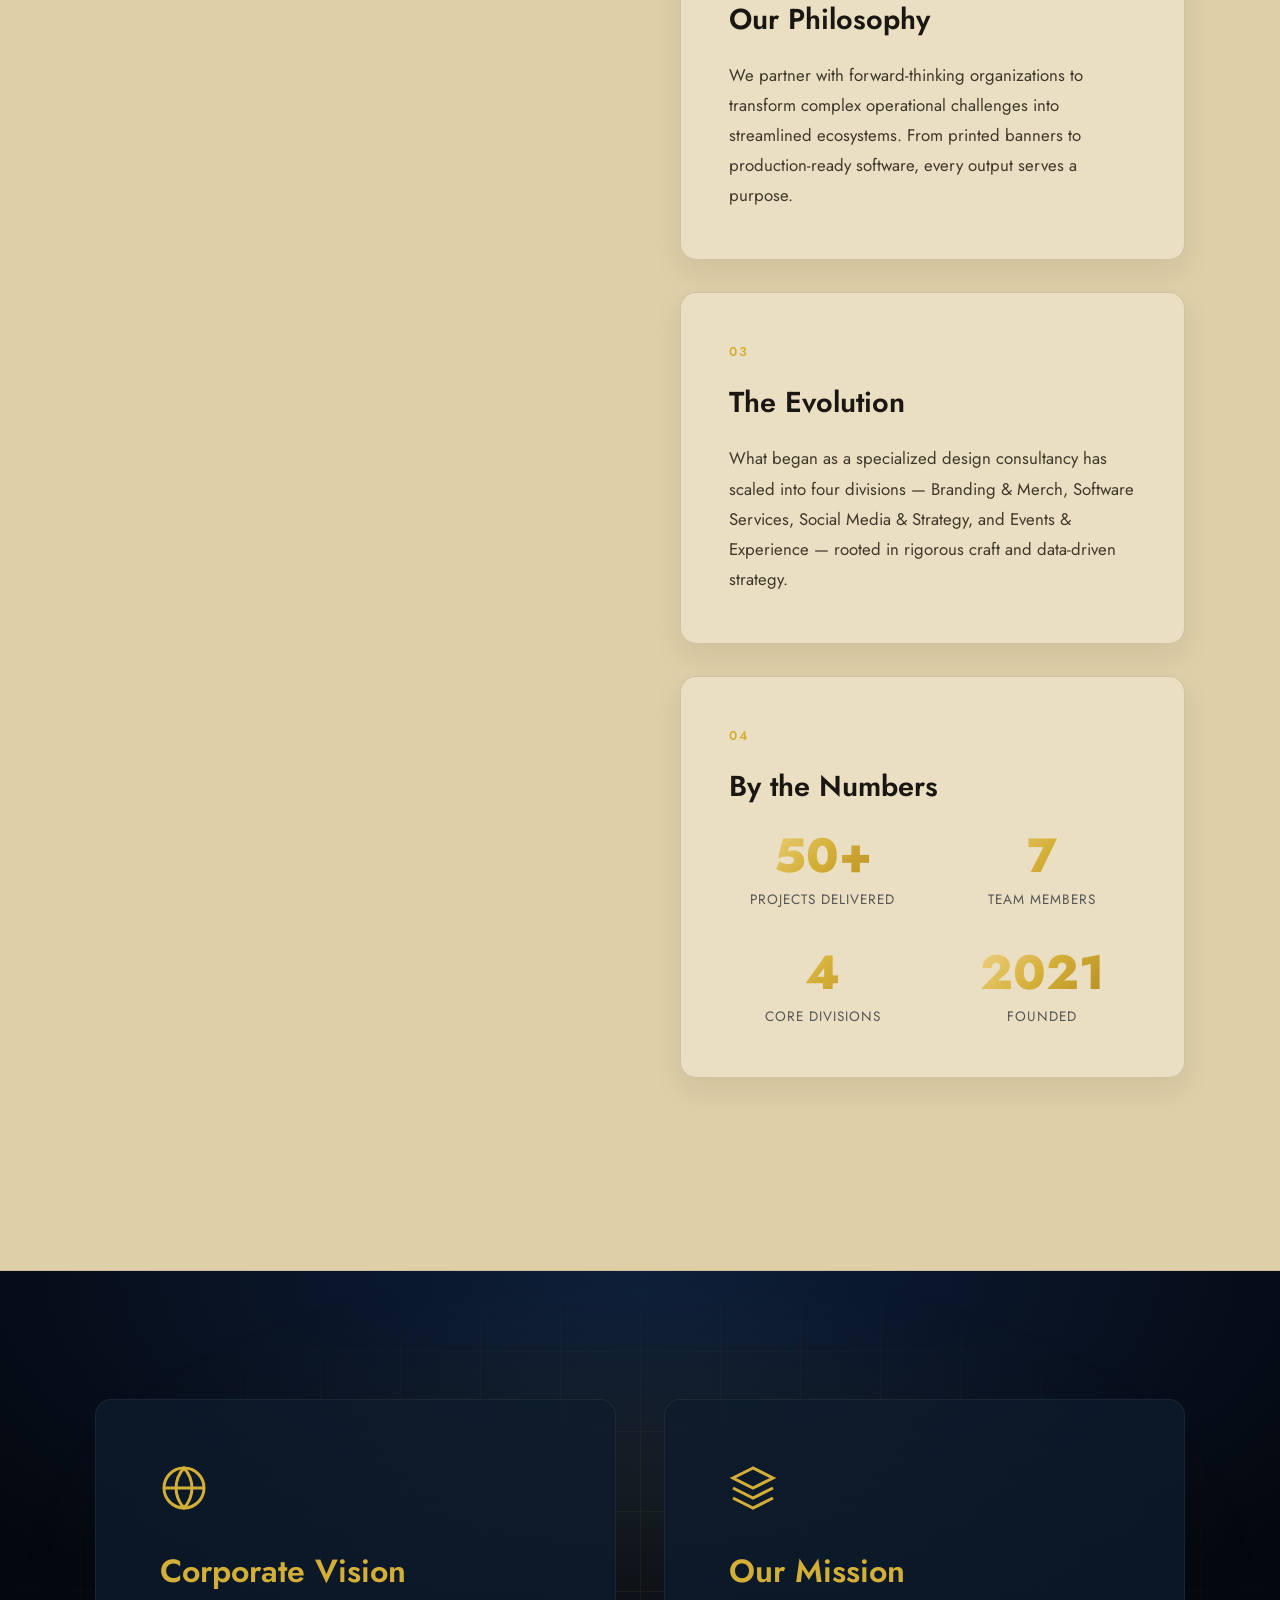
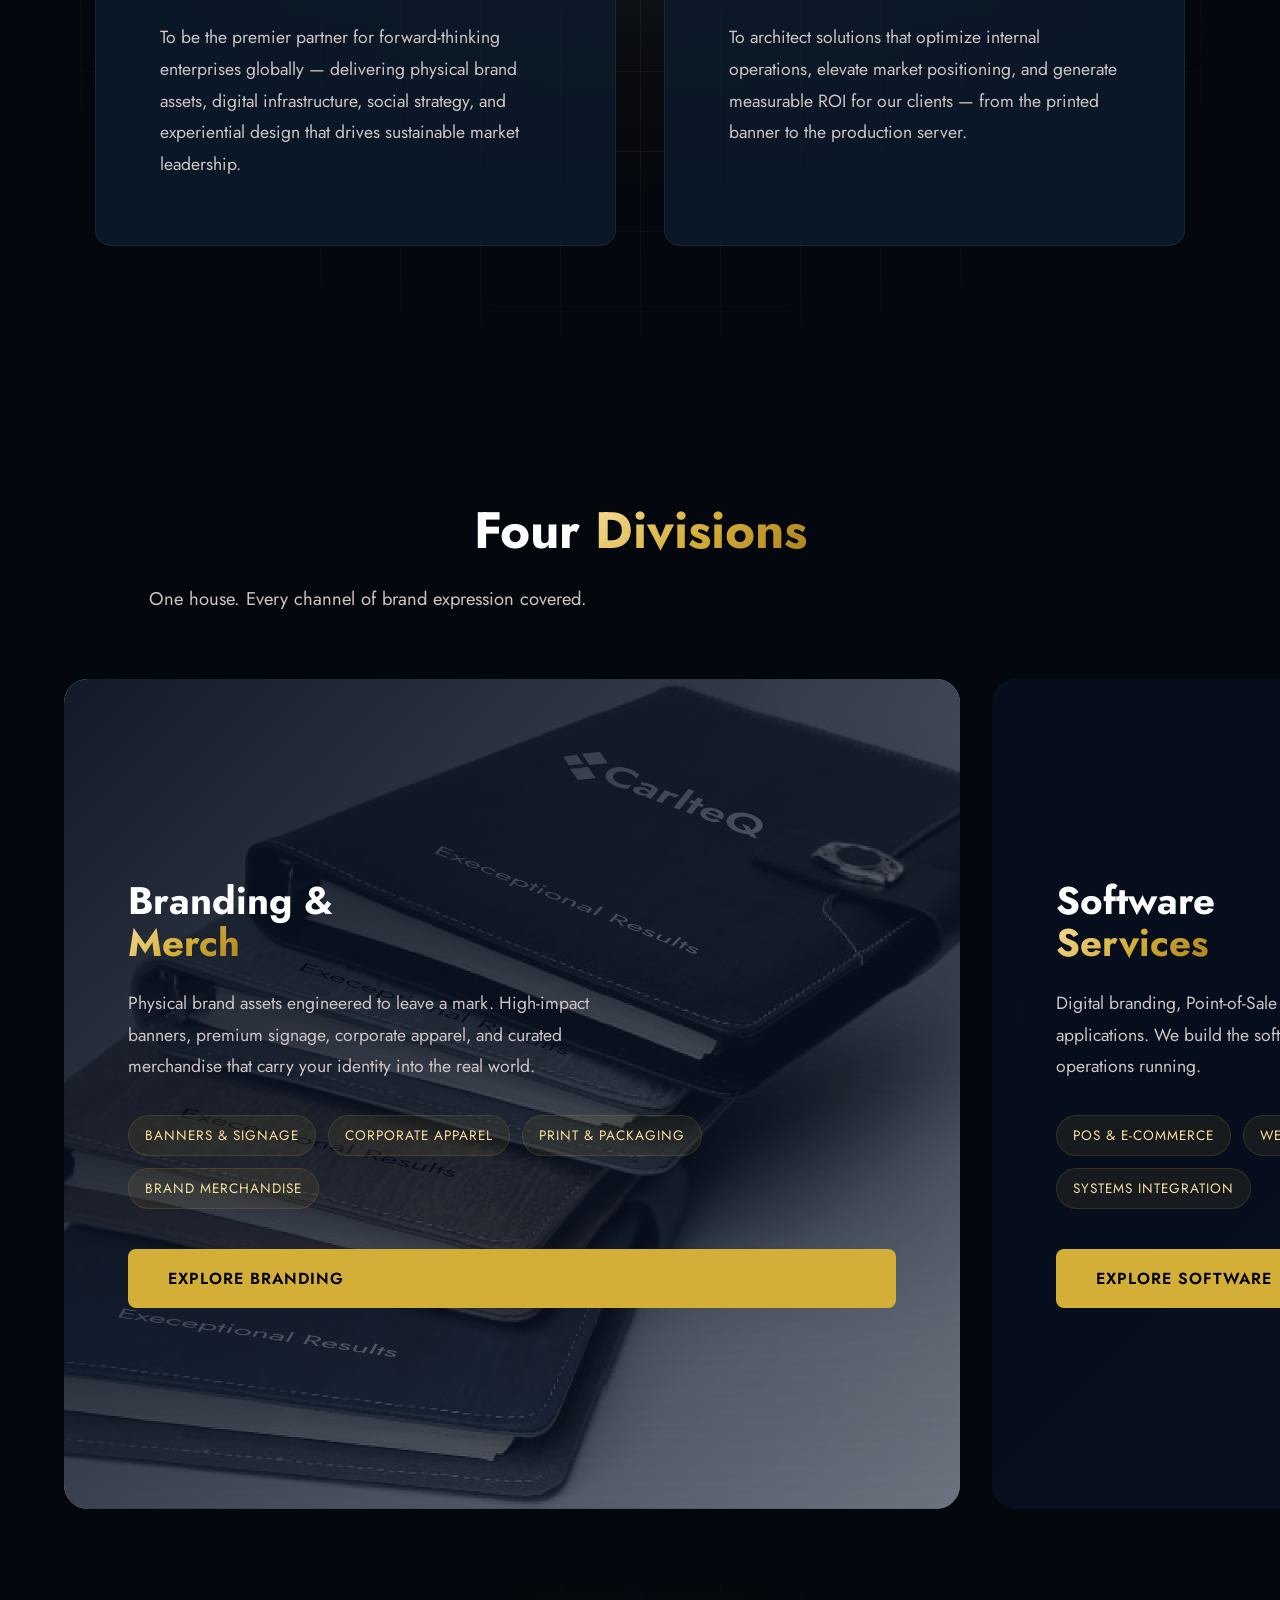
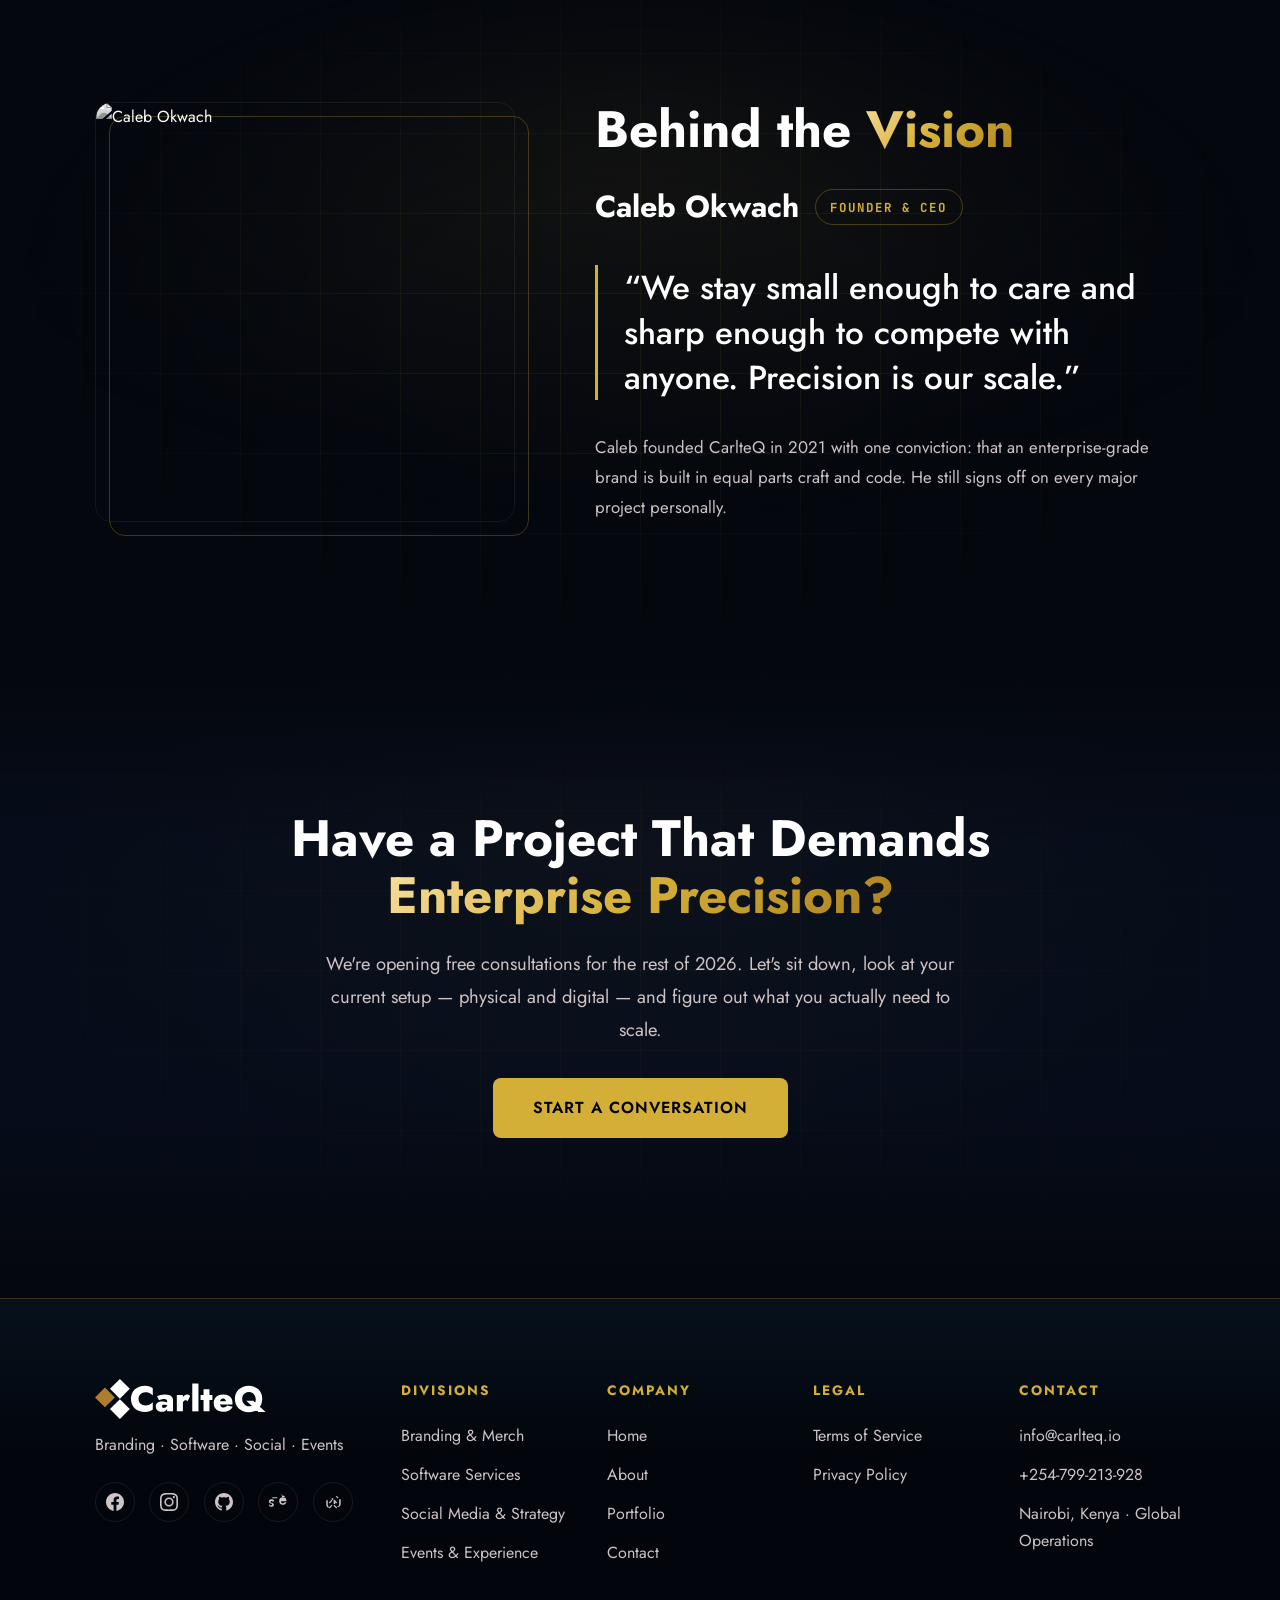
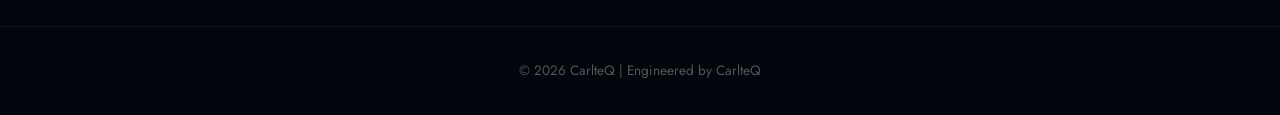
==== commit 6ecc22e0: "Make footer shared via partials/footer.html and JS injection" ====
--- a/index.html
+++ b/index.html
@@ -364,47 +364,7 @@
     </main>
 
     <!-- Footer -->
-    <footer>
-        <div class="container footer-inner">
-            <div class="footer-brand">
-                <img src="assets/carlteq-logo.svg" alt="CarlteQ" class="footer-logo">
-                <p>Branding &middot; Software &middot; Social &middot; Events</p>
-                <div class="footer-socials">
-                    <a href="https://www.facebook.com/CarlteQ.main" target="_blank" rel="noopener" aria-label="Facebook"><svg viewBox="0 0 24 24"><path d="M24 12.073c0-6.627-5.373-12-12-12s-12 5.373-12 12c0 5.99 4.388 10.954 10.125 11.854v-8.385H7.078v-3.47h3.047V9.43c0-3.007 1.792-4.669 4.533-4.669 1.312 0 2.686.235 2.686.235v2.953H15.83c-1.491 0-1.956.925-1.956 1.874v2.25h3.328l-.532 3.47h-2.796v8.385C19.612 23.027 24 18.062 24 12.073z"/></svg></a>
-                    <a href="https://www.instagram.com/_carlteq/" target="_blank" rel="noopener" aria-label="Instagram"><svg viewBox="0 0 24 24"><path d="M12 2.163c3.204 0 3.584.012 4.85.07 3.252.148 4.771 1.691 4.919 4.919.058 1.265.069 1.645.069 4.849 0 3.205-.012 3.584-.069 4.849-.149 3.225-1.664 4.771-4.919 4.919-1.266.058-1.644.07-4.85.07-3.204 0-3.584-.012-4.849-.07-3.26-.149-4.771-1.699-4.919-4.92-.058-1.265-.07-1.644-.07-4.849 0-3.204.013-3.583.07-4.849.149-3.227 1.664-4.771 4.919-4.919 1.266-.057 1.645-.069 4.849-.069zM12 0C8.741 0 8.333.014 7.053.072 2.695.272.273 2.69.073 7.052.014 8.333 0 8.741 0 12c0 3.259.014 3.668.072 4.948.2 4.358 2.618 6.78 6.98 6.98C8.333 23.986 8.741 24 12 24c3.259 0 3.668-.014 4.948-.072 4.354-.2 6.782-2.618 6.979-6.98.059-1.28.073-1.689.073-4.948 0-3.259-.014-3.667-.072-4.947-.196-4.354-2.617-6.78-6.979-6.98C15.668.014 15.259 0 12 0zm0 5.838a6.162 6.162 0 100 12.324 6.162 6.162 0 000-12.324zM12 16a4 4 0 110-8 4 4 0 010 8zm6.406-11.845a1.44 1.44 0 100 2.881 1.44 1.44 0 000-2.881z"/></svg></a>
-                    <a href="https://github.com/CarlteQ-git/" target="_blank" rel="noopener" aria-label="GitHub"><svg viewBox="0 0 24 24"><path d="M12 0c-6.626 0-12 5.373-12 12 0 5.302 3.438 9.8 8.207 11.387.599.111.793-.261.793-.577v-2.234c-3.338.726-4.033-1.416-4.033-1.416-.546-1.387-1.333-1.756-1.333-1.756-1.089-.745.083-.729.083-.729 1.205.084 1.839 1.237 1.839 1.237 1.07 1.834 2.807 1.304 3.492.997.107-.775.418-1.305.762-1.604-2.665-.305-5.467-1.334-5.467-5.931 0-1.311.469-2.381 1.236-3.221-.124-.303-.535-1.524.117-3.176 0 0 1.008-.322 3.301 1.23.957-.266 1.983-.399 3.003-.404 1.02.005 2.047.138 3.006.404 2.291-1.552 3.297-1.23 3.297-1.23.653 1.653.242 2.874.118 3.176.77.84 1.235 1.911 1.235 3.221 0 4.609-2.807 5.624-5.479 5.921.43.372.823 1.102.823 2.222v3.293c0 .319.192.694.801.576 4.765-1.589 8.199-6.086 8.199-11.386 0-6.627-5.373-12-12-12z"/></svg></a>
-                    <a href="https://www.behance.net/designerokwach" target="_blank" rel="noopener" aria-label="Behance"><svg viewBox="0 0 24 24"><path d="M17.197 0v5.484h4.815v1.627h-4.815v3.103h5.391c.199-2.827-1.315-4.655-4.197-4.655-3.166 0-4.884 1.965-4.884 5.076 0 3.217 1.718 5.007 4.884 5.007 2.77 0 4.12-1.459 4.787-3.436h-2.325c-.35.995-1.316 1.563-2.395 1.563-1.589 0-2.53-.982-2.53-2.775h7.33c.056-4.146-2.069-7.994-6.656-7.994zM0 16.543c.578 1.002 1.58 1.652 3.431 1.652 1.968 0 3.096-.966 3.096-2.575 0-1.234-.678-1.902-2.575-2.449l-.805-.259c-.866-.289-1.224-.656-1.224-1.174 0-.617.578-1.074 1.444-1.074.867 0 1.466.422 1.71 1.111l2.044-1.236c-.645-1.413-1.956-2.176-3.732-2.176-1.981 0-3.588 1.234-3.588 3.027 0 1.235.688 1.971 2.222 2.468l.925.295c.888.284 1.29.686 1.29 1.294 0 .658-.745 1.16-1.742 1.16-.968 0-1.708-.504-2.035-1.29L0 16.543zm4.35-10.772h6.798v1.274H4.35V5.771z"/></svg></a>
-                    <a href="https://stackoverflow.com/users/30054240/caleb-okwach-carlteq" target="_blank" rel="noopener" aria-label="Stack Overflow"><svg viewBox="0 0 24 24"><path d="M17.509 19.419l-3.7-3.7-1.1 1.1 3.7 3.7zm0-6.6l-3.7-3.7-1.1 1.1 3.7 3.7zM6.49 19.419l3.7-3.7 1.1 1.1-3.7 3.7zm0-6.6l3.7-3.7 1.1 1.1-3.7 3.7zM3 15.3c0 2.9 2.1 4.2 3.5 4.2h1.3v-.1c-1.7-.6-2.8-1.6-2.8-3.6v-6.1H3zm9.9-6.1v5.6h2.1v-5.6zm6.6-2.9l-2.8-2.7-1 1 2.7 2.7zm-9.1 2.9h1.9v-2.1h-1.9zm9.9 5.6c0 2-1.1 3-2.8 3.6v.1h1.3c1.4 0 3.5-1.3 3.5-4.2v-6.1h-2.1v6.6z"/></svg></a>
-                </div>
-            </div>
-            <div class="footer-col">
-                <h4>Divisions</h4>
-                <a href="branding.html">Branding & Merch</a>
-                <a href="web-systems.html">Software Services</a>
-                <a href="marketing.html">Social Media & Strategy</a>
-                <a href="events.html">Events & Experience</a>
-            </div>
-            <div class="footer-col">
-                <h4>Company</h4>
-                <a href="index.html">Home</a>
-                <a href="about.html">About</a>
-                <a href="portfolio.html">Portfolio</a>
-                <a href="contact.html">Contact</a>
-            </div>
-            <div class="footer-col">
-                <h4>Legal</h4>
-                <a href="terms.html">Terms of Service</a>
-                <a href="privacy.html">Privacy Policy</a>
-            </div>
-            <div class="footer-col">
-                <h4>Contact</h4>
-                <a href="mailto:info@carlteq.io">info@carlteq.io</a>
-                <a href="tel:+254799213928">+254-799-213-928</a>
-                <span>Nairobi, Kenya &middot; Global Operations</span>
-            </div>
-        </div>
-        <p class="footer-copy">&copy; 2026 CarlteQ | Engineered by CarlteQ</p>
-    </footer>
+    <footer id="site-footer" data-shared-footer></footer>
 
     <!-- GSAP + ScrollTrigger -->
     <script defer src="https://cdnjs.cloudflare.com/ajax/libs/gsap/3.12.5/gsap.min.js"></script>
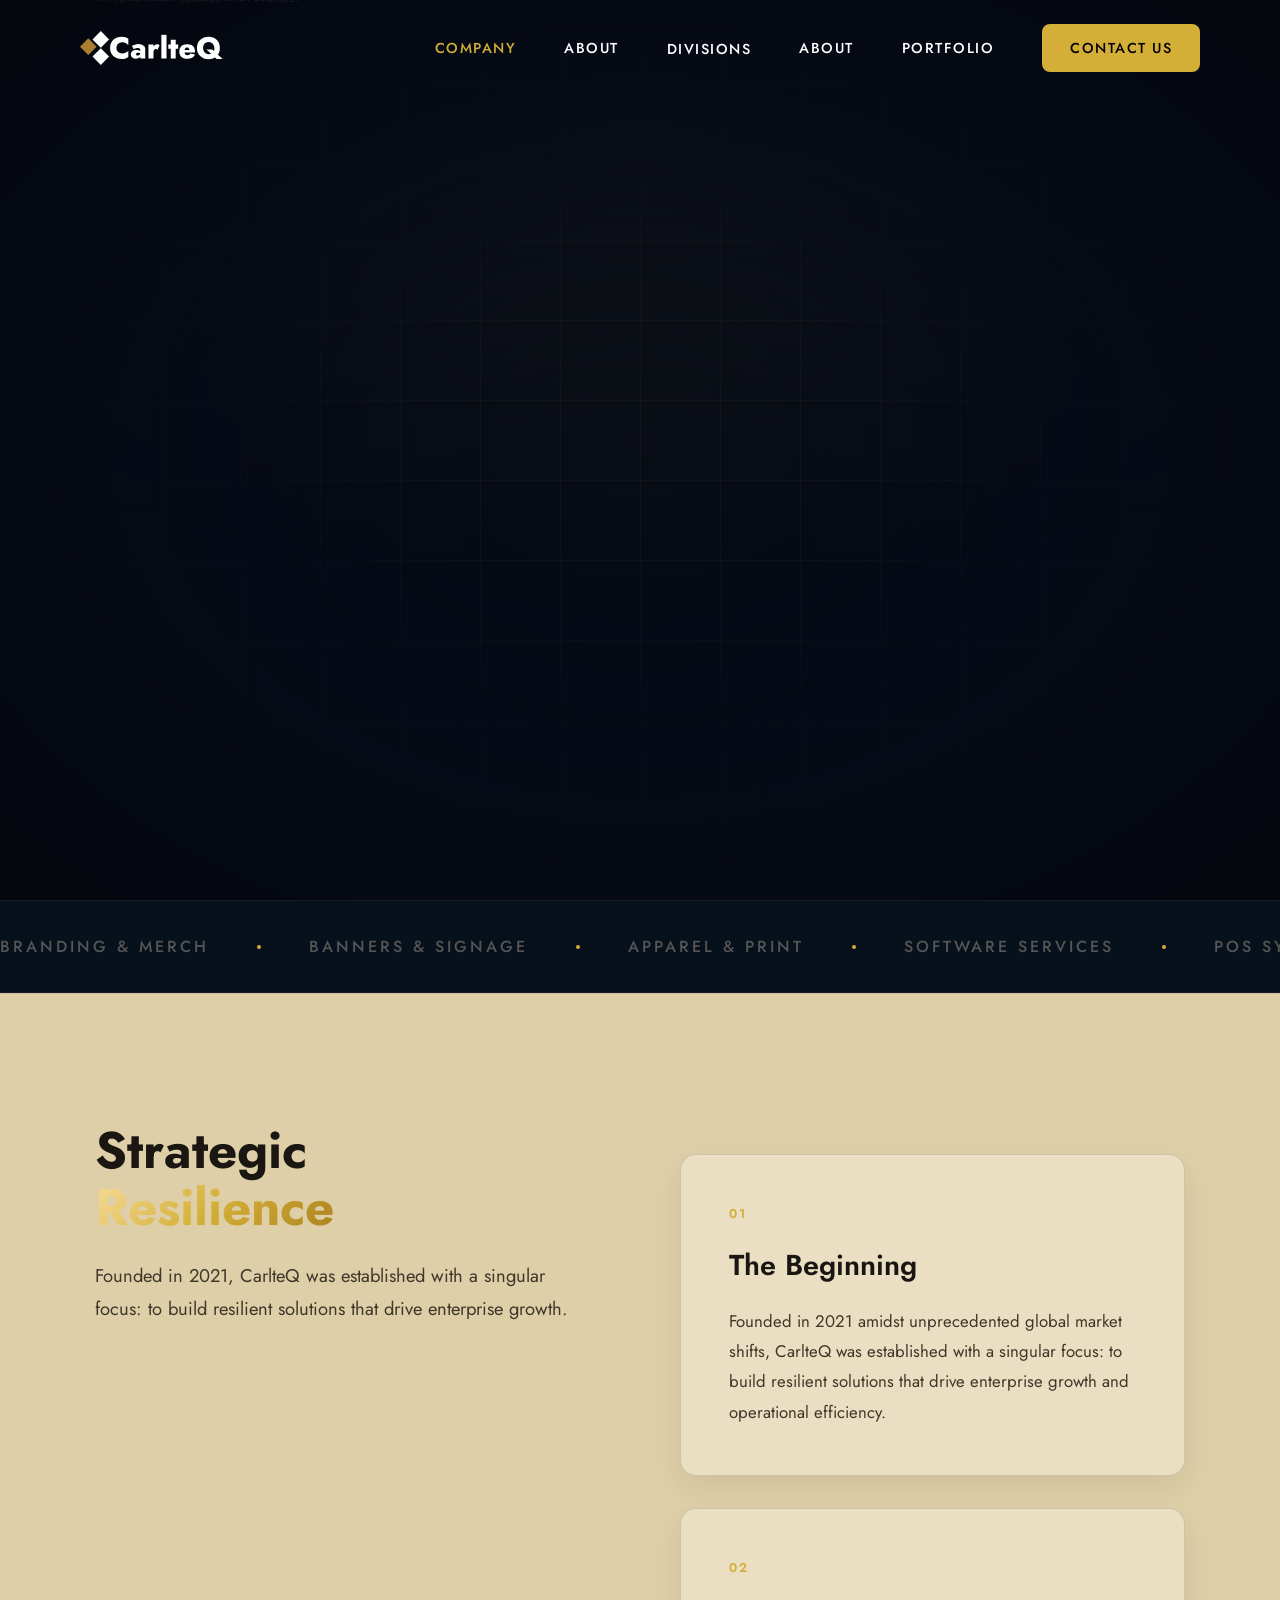
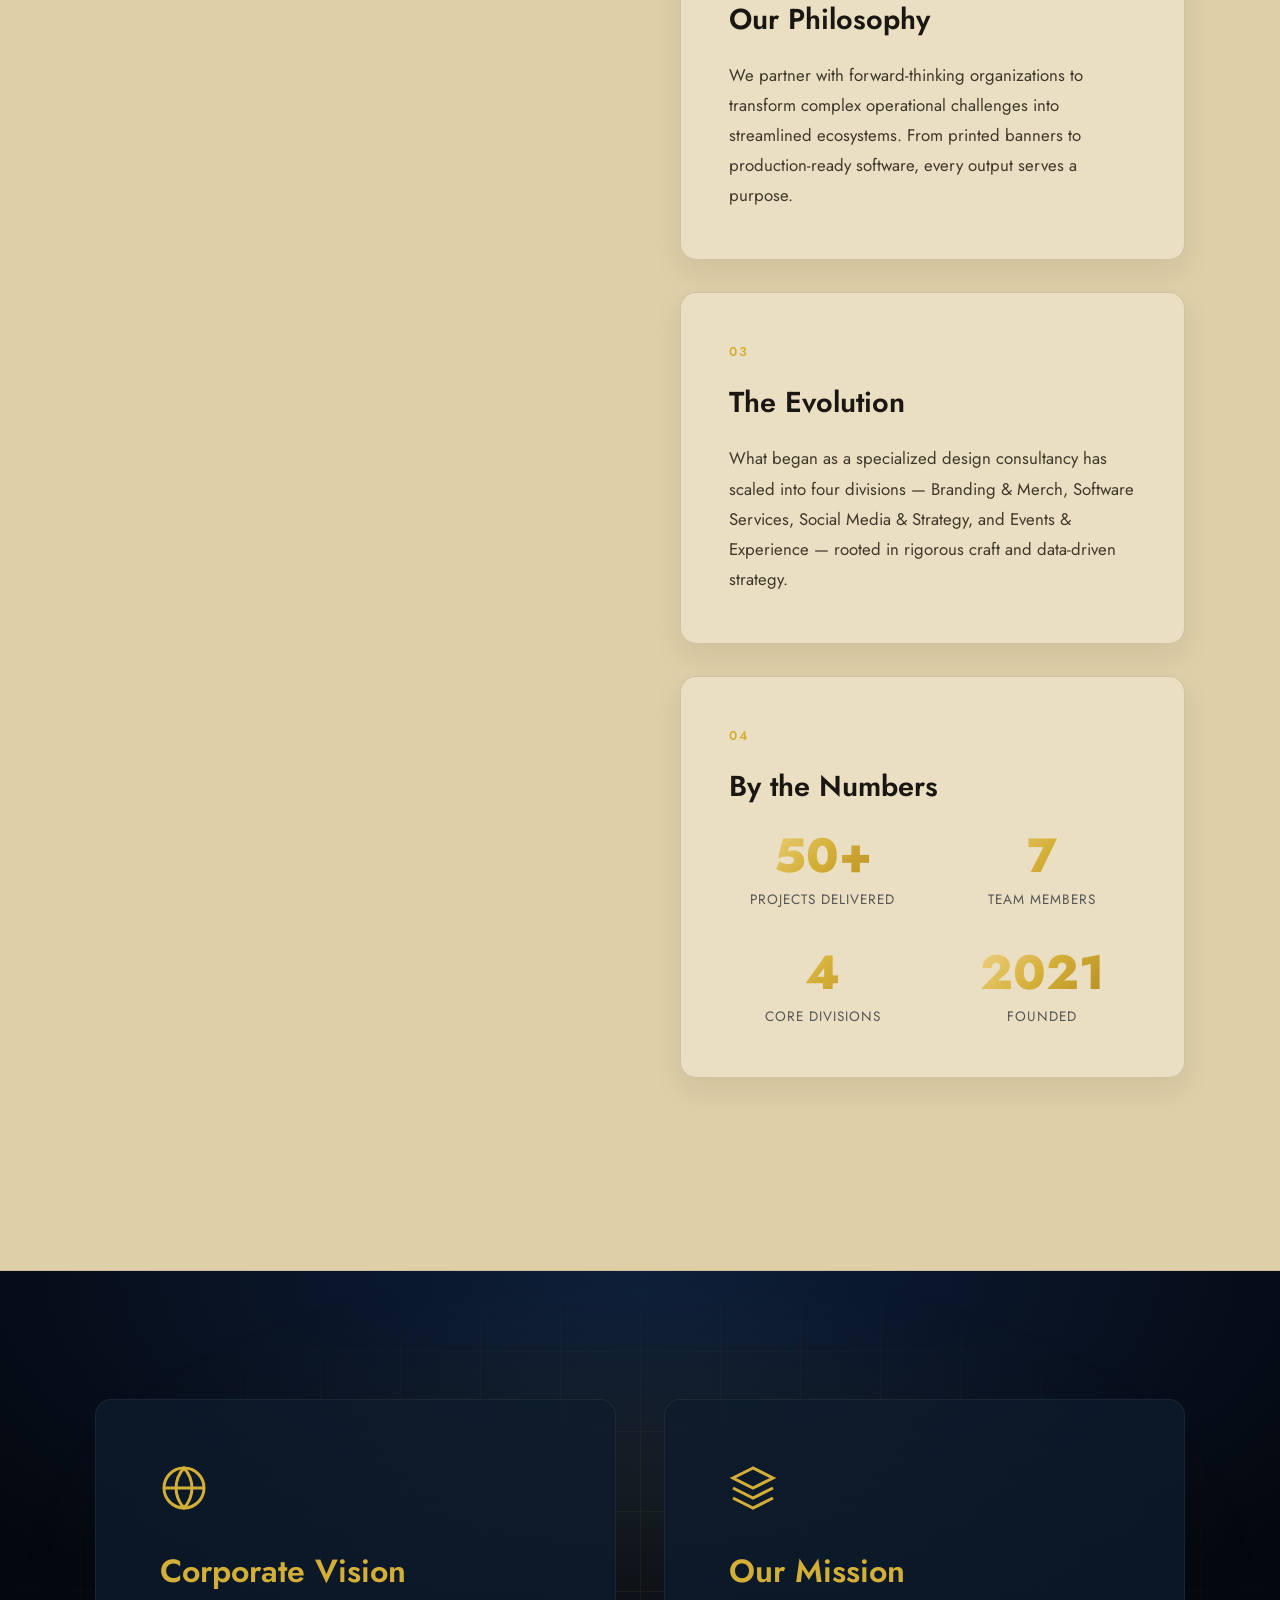
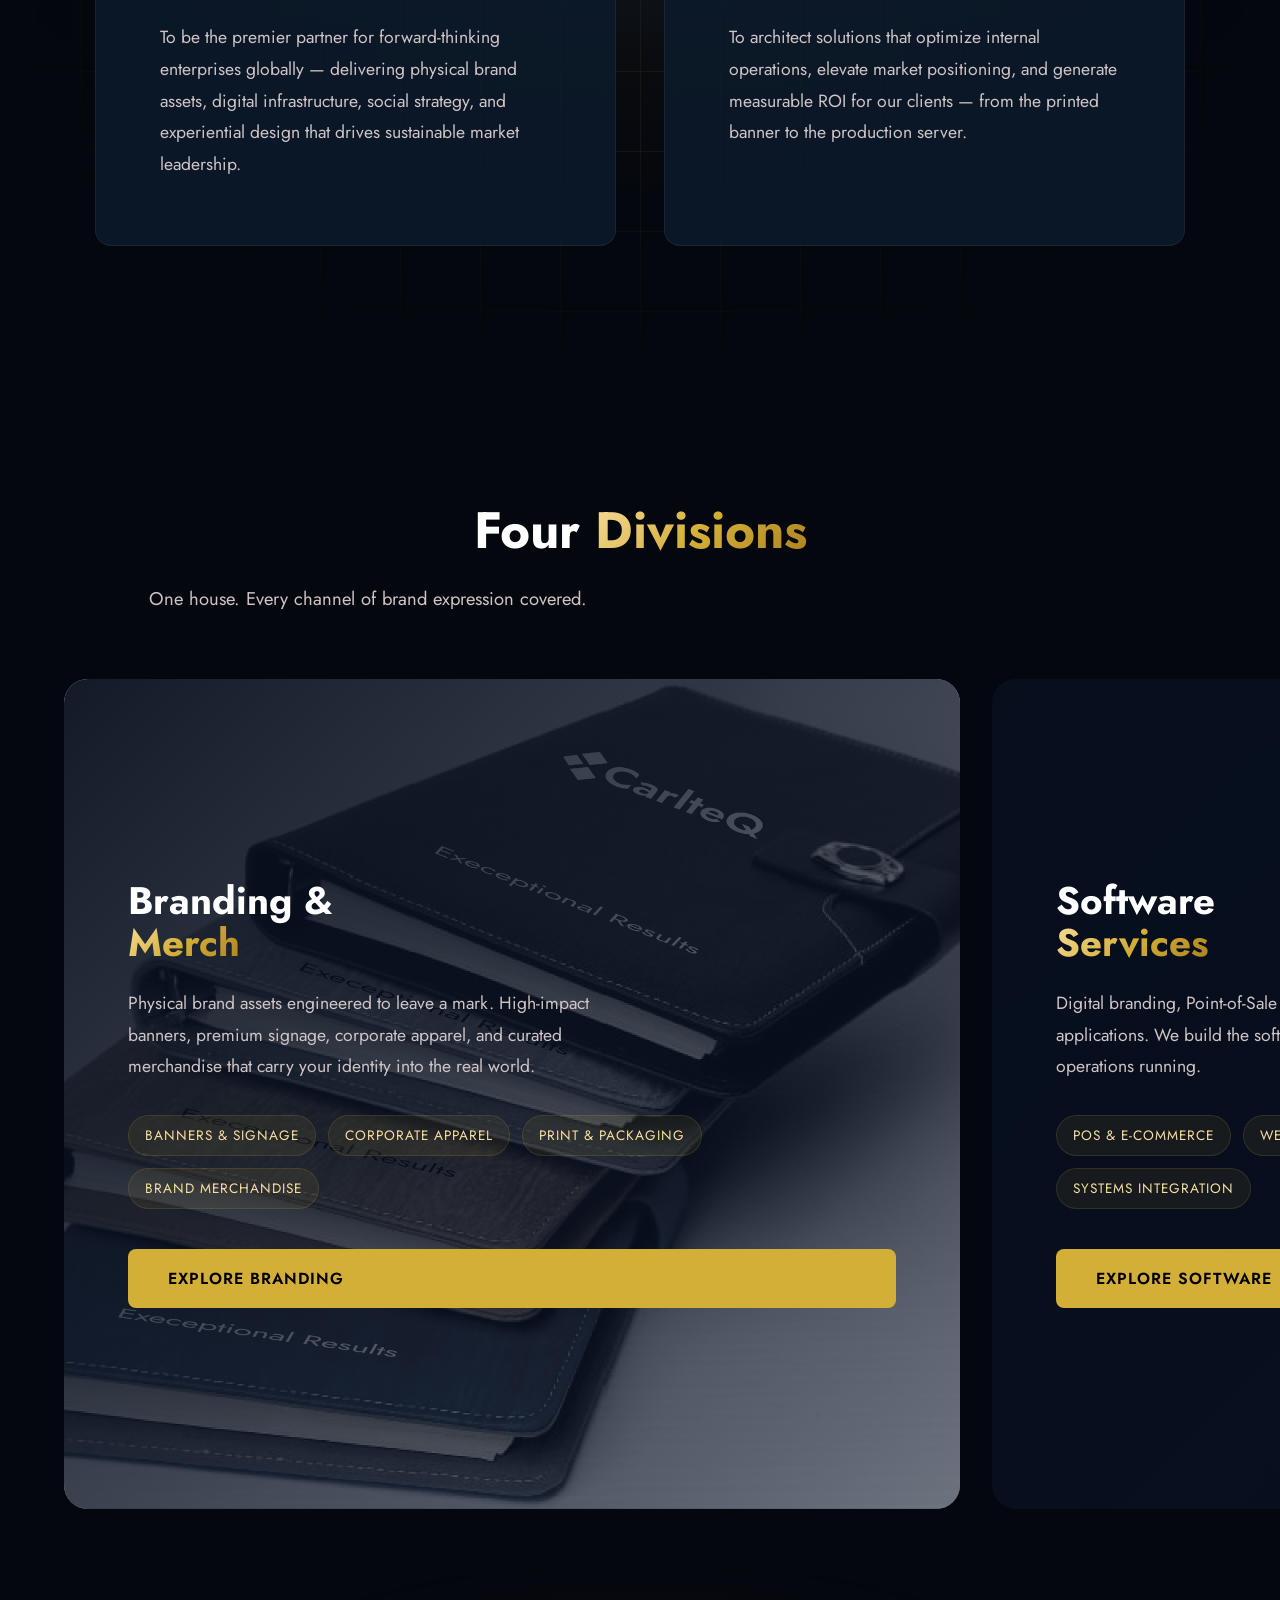
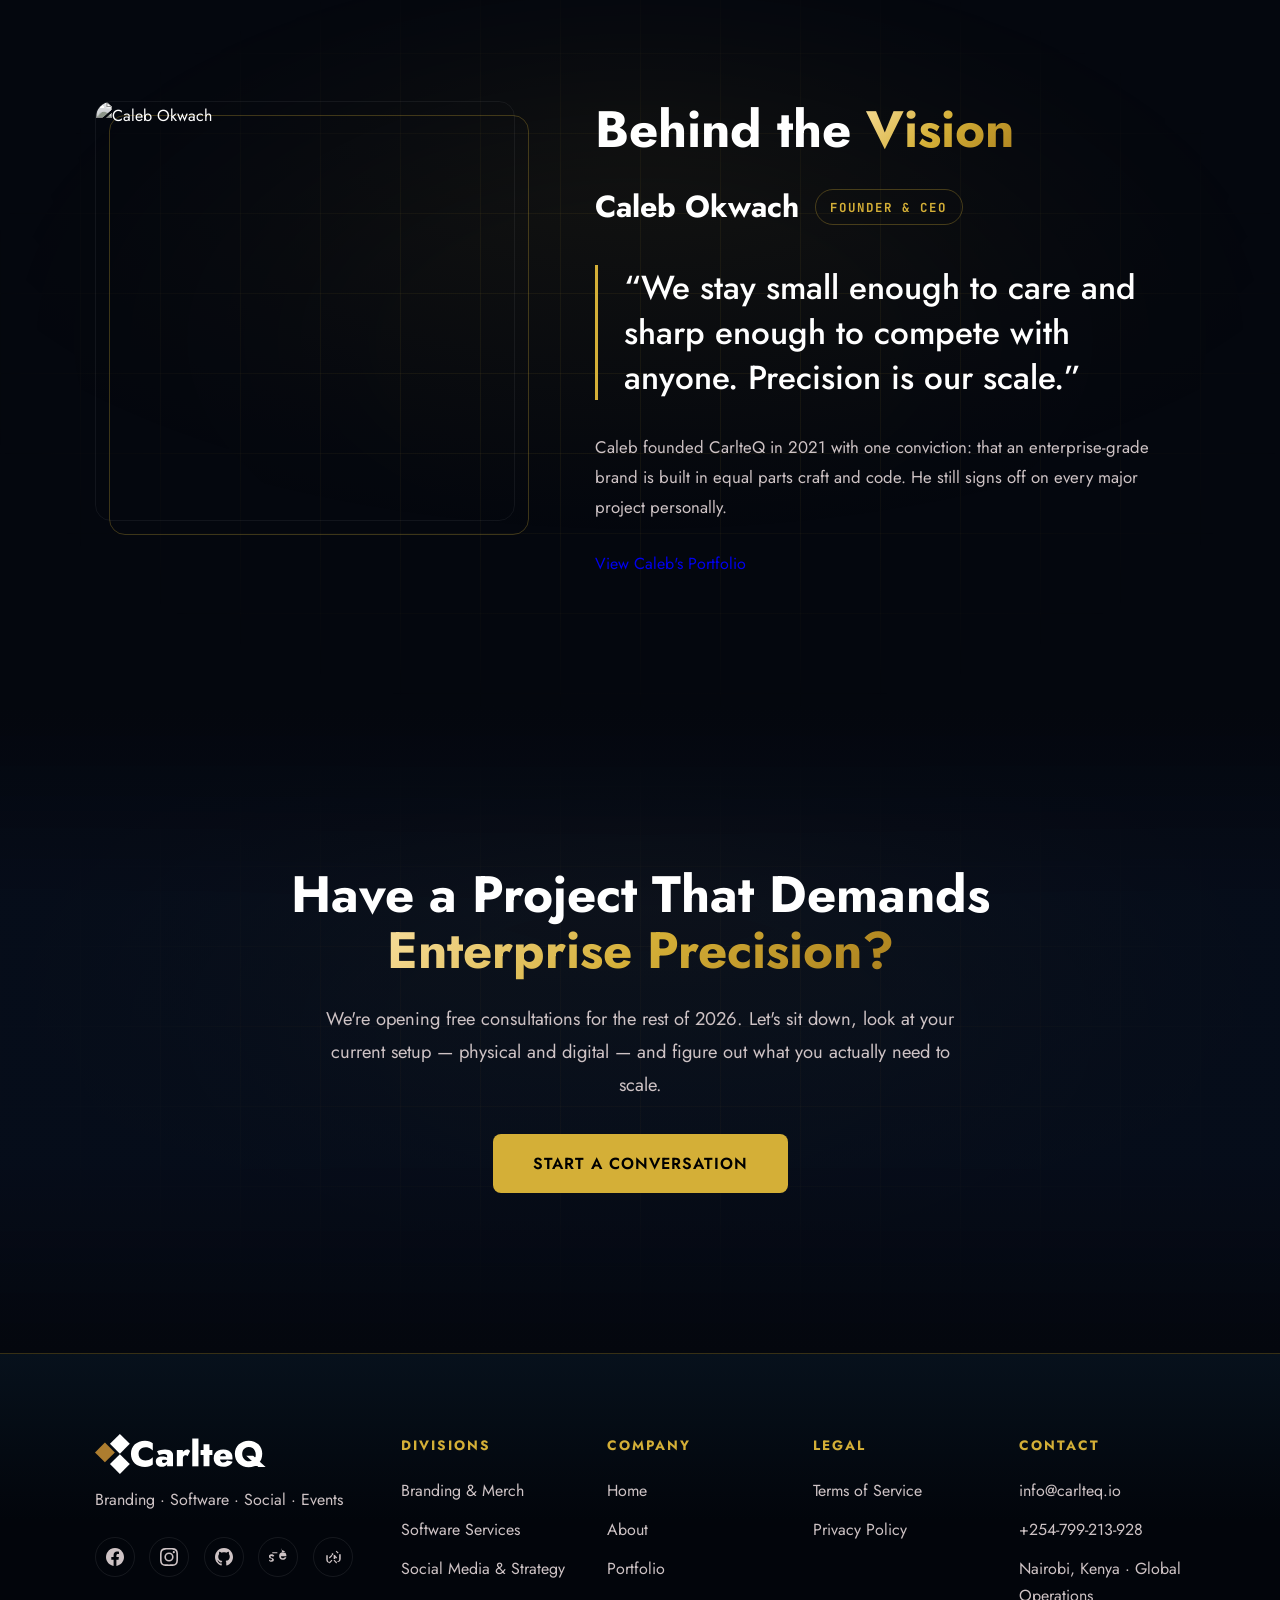
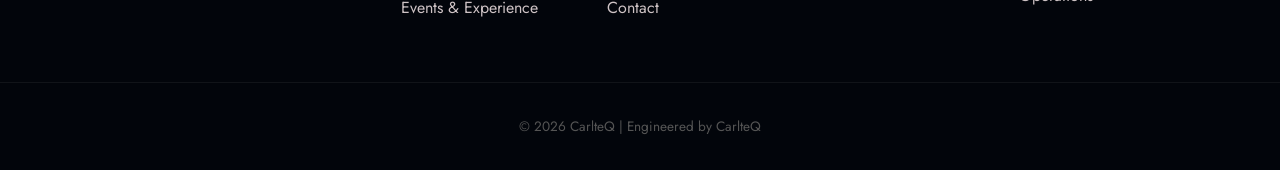
==== commit 9e80fc4a: "Make founder text sticky and add Caleb portfolio link" ====
--- a/index.html
+++ b/index.html
@@ -340,10 +340,13 @@
                     <img src="https://media.licdn.com/dms/image/v2/D4D03AQG1RGO49sFiJw/profile-displayphoto-shrink_800_800/B4DZQRWfqtHYAc-/0/1735457899473?e=1791417600&v=beta&t=ThbEPfaUGCmCV5-3a0IJN7CPNiBUYVGHaWOz9gXfzGo" alt="Caleb Okwach" loading="lazy" decoding="async">
                 </div>
                 <div class="founder-info">
-                    <h2 class="section-title">Behind the <span class="gold-gradient">Vision</span></h2>
-                    <div class="founder-name">Caleb Okwach <span class="founder-role">Founder & CEO</span></div>
-                    <blockquote class="founder-quote">&ldquo;We stay small enough to care and sharp enough to compete with anyone. Precision is our scale.&rdquo;</blockquote>
-                    <p class="founder-blurb">Caleb founded CarlteQ in 2021 with one conviction: that an enterprise-grade brand is built in equal parts craft and code. He still signs off on every major project personally.</p>
+                    <div class="founder-info-sticky">
+                        <h2 class="section-title">Behind the <span class="gold-gradient">Vision</span></h2>
+                        <div class="founder-name">Caleb Okwach <span class="founder-role">Founder & CEO</span></div>
+                        <blockquote class="founder-quote">&ldquo;We stay small enough to care and sharp enough to compete with anyone. Precision is our scale.&rdquo;</blockquote>
+                        <p class="founder-blurb">Caleb founded CarlteQ in 2021 with one conviction: that an enterprise-grade brand is built in equal parts craft and code. He still signs off on every major project personally.</p>
+                        <a href="https://caleb.carlteq.io/" class="btn-outline founder-portfolio-link" target="_blank" rel="noopener">View Caleb's Portfolio</a>
+                    </div>
                 </div>
             </div>
         </div>
--- a/css/style.css
+++ b/css/style.css
@@ -487,7 +487,7 @@
     display: grid;
     grid-template-columns: 420px 1fr;
     gap: 5rem;
-    align-items: center;
+    align-items: start;
     position: relative;
 }
 .founder-portrait {
@@ -519,6 +519,8 @@
     z-index: -1;
 }
 .founder-info { min-width: 0; }
+.founder-info-sticky { position: sticky; top: 8rem; }
+.founder-portfolio-link { margin-top: 1.75rem; display: inline-flex; }
 .founder-name {
     font-size: 1.9rem;
     font-weight: 700;
@@ -1067,6 +1069,7 @@
 
     .sticky-layout { grid-template-columns: 1fr; }
     .sticky-sticky { position: relative; top: 0; }
+    .founder-info-sticky { position: relative; top: 0; }
     .vision-grid { grid-template-columns: 1fr; }
     .founder-layout { grid-template-columns: 1fr; gap: 3rem; }
     .founder-portrait { max-width: 380px; }
@@ -1316,3 +1319,330 @@
     box-shadow: 0 0 0 1px rgba(255, 248, 230, 0.25), 0 0 22px rgba(11, 14, 20, 0.22), inset 0 0 16px rgba(212, 175, 55, 0.14);
 }
 .cursor-item.in-white .cursor-label { color: #0b0e14; }
+
+/* ---------- Events Page ---------- */
+.events-hero { padding-bottom: 4rem; }
+.events-hero-inner {
+    display: grid;
+    grid-template-columns: 1.05fr 0.95fr;
+    gap: 3rem;
+    align-items: center;
+}
+.events-hero-copy .lead { margin-bottom: 1.5rem; }
+.events-hero-actions { margin: 0 0 1rem; }
+.events-hero-note { color: var(--text-secondary); font-size: 0.98rem; margin-top: 0.5rem; }
+.events-hero-media {
+    position: relative;
+    border-radius: 20px;
+    overflow: hidden;
+    border: 1px solid rgba(212, 175, 55, 0.18);
+    box-shadow: 0 30px 70px rgba(0, 0, 0, 0.35);
+}
+.events-hero-media img { width: 100%; height: 100%; min-height: 420px; object-fit: cover; display: block; }
+
+.events-band { position: relative; }
+.events-band-elevated {
+    background: linear-gradient(180deg, rgba(12, 26, 43, 0.55) 0%, rgba(7, 17, 28, 0.75) 100%);
+    border-top: 1px solid rgba(212, 175, 55, 0.08);
+    border-bottom: 1px solid rgba(212, 175, 55, 0.08);
+}
+.events-band-warm {
+    background: #e7dbbe;
+    color: #1a1712;
+    border-top: 1px solid rgba(26, 23, 18, 0.1);
+    border-bottom: 1px solid rgba(26, 23, 18, 0.1);
+}
+.events-band-warm .section-title,
+.events-band-warm .events-step h3,
+.events-band-warm .events-package-card h3,
+.events-band-warm .events-faq-item summary { color: #14110c; }
+.events-band-warm .section-subtitle,
+.events-band-warm .events-step p,
+.events-band-warm .events-package-card p,
+.events-band-warm .events-package-card li,
+.events-band-warm .events-faq-item p,
+.events-band-warm .events-testimonial p,
+.events-band-warm .events-inline-note { color: #2f281d; }
+.events-band-warm .eyebrow,
+.events-band-warm .events-step-num,
+.events-band-warm .events-package-kicker { color: #5c430d; }
+.events-band-warm .events-inline-note a { color: #5c430d; font-weight: 600; text-decoration: underline; text-underline-offset: 3px; }
+.events-band-warm .events-inline-note a:hover { color: #3f2d08; }
+
+.events-steps {
+    display: grid;
+    grid-template-columns: repeat(4, minmax(0, 1fr));
+    gap: 1.25rem;
+}
+.events-step {
+    background: rgba(12, 26, 43, 0.45);
+    border: 1px solid rgba(212, 175, 55, 0.12);
+    border-radius: 16px;
+    padding: 1.5rem;
+    transition: transform 0.3s var(--ease-out-expo), border-color 0.3s ease, box-shadow 0.3s ease;
+}
+.events-step:hover { transform: translateY(-4px); border-color: rgba(212, 175, 55, 0.28); box-shadow: 0 14px 30px rgba(0,0,0,0.18); }
+.events-band-warm .events-step {
+    background: #efe6d1;
+    border-color: rgba(26, 23, 18, 0.14);
+    box-shadow: 0 10px 24px rgba(26, 23, 18, 0.06);
+}
+.events-band-warm .events-step:hover { box-shadow: 0 16px 34px rgba(26, 23, 18, 0.1); border-color: rgba(92, 67, 13, 0.25); }
+.events-step-num {
+    display: inline-block;
+    font-family: var(--font-mono);
+    font-size: 0.85rem;
+    letter-spacing: 1px;
+    color: var(--gold-light);
+    margin-bottom: 0.75rem;
+}
+.events-step h3 { margin-bottom: 0.5rem; font-size: 1.2rem; color: var(--text-primary); }
+.events-step p { color: rgba(239, 244, 251, 0.82); font-size: 0.98rem; }
+
+.events-package-grid {
+    display: grid;
+    grid-template-columns: repeat(3, minmax(0, 1fr));
+    gap: 1.5rem;
+}
+.events-package-card {
+    background: #f4ecda;
+    color: #14110c;
+    border: 1px solid rgba(26, 23, 18, 0.14);
+    border-radius: 18px;
+    overflow: hidden;
+    display: flex;
+    flex-direction: column;
+    box-shadow: 0 16px 40px rgba(26, 23, 18, 0.08);
+    transition: transform 0.35s var(--ease-out-expo), box-shadow 0.35s var(--ease-out-expo), border-color 0.35s ease;
+}
+.events-package-card:hover { transform: translateY(-6px); box-shadow: 0 24px 54px rgba(26, 23, 18, 0.14); border-color: rgba(92, 67, 13, 0.3); }
+.events-package-card .btn-primary { color: #0b0e14; }
+.events-package-featured { border-color: rgba(122, 90, 18, 0.35); box-shadow: 0 18px 46px rgba(122, 90, 18, 0.12); }
+.events-package-media { aspect-ratio: 16 / 10; overflow: hidden; }
+.events-package-media img { width: 100%; height: 100%; object-fit: cover; transition: transform 0.5s var(--ease-out-expo); }
+.events-package-card:hover .events-package-media img { transform: scale(1.03); }
+.events-package-body { padding: 1.4rem; display: flex; flex-direction: column; gap: 0.6rem; flex: 1; }
+.events-package-kicker { font-size: 0.85rem; font-weight: 600; letter-spacing: 0.3px; text-transform: uppercase; }
+.events-list-compact { margin-top: 0.25rem; margin-bottom: 0.5rem; }
+.events-list-compact li { padding: 0.3rem 0; font-size: 0.96rem; }
+.events-card-cta { margin-top: auto; text-align: center; }
+.events-inline-note { text-align: center; margin-top: 1.75rem; font-size: 1rem; }
+
+.events-rentals-layout { gap: 3rem; }
+.events-rentals-media { display: grid; gap: 1rem; }
+.events-rentals-mini-grid { display: grid; grid-template-columns: 1fr 1fr; gap: 1rem; }
+.events-rentals-mini-grid img {
+    width: 100%; height: 180px; object-fit: cover; border-radius: 14px;
+    border: 1px solid rgba(212, 175, 55, 0.12);
+}
+.events-highlight-box {
+    margin: 1.25rem 0 1.5rem;
+    padding: 1rem 1.1rem;
+    border-radius: 12px;
+    background: rgba(212, 175, 55, 0.1);
+    border: 1px solid rgba(212, 175, 55, 0.25);
+    color: #f4f7fc;
+}
+.events-highlight-box strong { color: var(--gold-light); }
+
+.events-venue-banner { position: relative; padding: 6rem 0; overflow: hidden; }
+.events-venue-bg {
+    position: absolute; inset: 0;
+    background: url('https://images.unsplash.com/photo-1464366400600-7168b8af9bc3?q=80&w=1800&auto=format&fit=crop') center/cover no-repeat;
+    transform: scale(1.02);
+}
+.events-venue-overlay {
+    position: absolute; inset: 0;
+    background: linear-gradient(180deg, rgba(4, 7, 14, 0.82) 0%, rgba(7, 17, 28, 0.78) 50%, rgba(4, 7, 14, 0.88) 100%);
+}
+.events-venue-content { position: relative; z-index: 2; text-align: center; }
+.events-venue-content .section-subtitle { margin: 0 auto 1.5rem; }
+.events-scope-pills { display: flex; flex-wrap: wrap; gap: 0.75rem; justify-content: center; }
+.events-scope-pills span {
+    padding: 0.6rem 1rem;
+    border-radius: 999px;
+    border: 1px solid rgba(212, 175, 55, 0.25);
+    background: rgba(12, 26, 43, 0.55);
+    color: var(--text-primary);
+    font-size: 0.95rem;
+}
+
+.events-gallery-grid .gallery-item { background: var(--bg-elevated); }
+
+.events-proof-grid {
+    display: grid;
+    grid-template-columns: 1fr 1fr;
+    gap: 2.5rem;
+    align-items: start;
+}
+.events-testimonials { display: grid; gap: 1rem; margin-top: 1.5rem; }
+.events-testimonial {
+    margin: 0;
+    padding: 1.1rem 1.2rem;
+    background: #efe6d1;
+    border: 1px solid rgba(26, 23, 18, 0.12);
+    border-radius: 14px;
+}
+.events-testimonial p { font-size: 1rem; line-height: 1.7; margin-bottom: 0.5rem; }
+.events-testimonial cite { font-style: normal; font-size: 0.9rem; color: #4a3d22; font-weight: 600; }
+
+.events-faq { display: grid; gap: 0.75rem; margin-top: 1rem; }
+.events-faq-item {
+    background: #efe6d1;
+    border: 1px solid rgba(26, 23, 18, 0.12);
+    border-radius: 12px;
+    padding: 0.2rem 1rem;
+}
+.events-faq-item summary {
+    cursor: pointer;
+    list-style: none;
+    padding: 0.9rem 0;
+    font-weight: 600;
+    position: relative;
+    padding-right: 1.5rem;
+}
+.events-faq-item summary::-webkit-details-marker { display: none; }
+.events-faq-item summary::after {
+    content: '+';
+    position: absolute; right: 0; top: 50%; transform: translateY(-50%);
+    color: #7a5a12; font-size: 1.2rem; line-height: 1;
+}
+.events-faq-item[open] summary::after { content: '−'; }
+.events-faq-item p { padding: 0 0 1rem; color: #3f382a; }
+
+.events-cta .hero-actions { margin-top: 0.5rem; }
+
+@media (max-width: 1100px) {
+    .events-steps { grid-template-columns: repeat(2, minmax(0, 1fr)); }
+    .events-package-grid { grid-template-columns: 1fr; }
+    .events-proof-grid { grid-template-columns: 1fr; }
+}
+@media (max-width: 900px) {
+    .events-hero-inner { grid-template-columns: 1fr; }
+    .events-hero-media img { min-height: 300px; }
+}
+@media (max-width: 640px) {
+    .events-steps { grid-template-columns: 1fr; }
+    .events-rentals-mini-grid { grid-template-columns: 1fr; }
+    .events-hero-actions, .events-cta .hero-actions { flex-direction: column; }
+}
+
+
+/* Events motion & interactivity */
+.events-hero-media img { transition: transform 8s ease; }
+.events-hero-media:hover img { transform: scale(1.04); }
+.events-scope-pills span { transition: transform 0.25s ease, border-color 0.25s ease, background 0.25s ease; }
+.events-scope-pills span:hover { transform: translateY(-2px); border-color: rgba(212,175,55,0.45); background: rgba(12,26,43,0.75); }
+.events-faq-item { transition: border-color 0.25s ease, box-shadow 0.25s ease; }
+.events-faq-item:hover { border-color: rgba(92,67,13,0.28); box-shadow: 0 8px 20px rgba(26,23,18,0.06); }
+.events-faq-item summary { transition: color 0.2s ease; }
+.events-faq-item summary:hover { color: #3f2d08; }
+.events-gallery-grid .gallery-item { transition: transform 0.35s var(--ease-out-expo), box-shadow 0.35s ease; }
+.events-gallery-grid .gallery-item:hover { transform: translateY(-4px); box-shadow: 0 18px 40px rgba(0,0,0,0.25); }
+.events-rentals-mini-grid img { transition: transform 0.4s var(--ease-out-expo), border-color 0.3s ease; }
+.events-rentals-mini-grid img:hover { transform: scale(1.03); border-color: rgba(212,175,55,0.3); }
+.events-band-warm .events-testimonial { transition: transform 0.3s ease, box-shadow 0.3s ease; }
+.events-band-warm .events-testimonial:hover { transform: translateY(-2px); box-shadow: 0 10px 24px rgba(26,23,18,0.08); }
+@media (prefers-reduced-motion: reduce) {
+    .events-hero-media img, .events-scope-pills span, .events-faq-item, .events-gallery-grid .gallery-item, .events-rentals-mini-grid img, .events-band-warm .events-testimonial { transition: none !important; }
+}
+
+
+/* ============================================================
+   BRANDING PAGE
+   ============================================================ */
+.brand-hero { padding-bottom: 4rem; }
+.brand-hero-inner {
+    display: grid;
+    grid-template-columns: 1.05fr 0.95fr;
+    gap: 3rem;
+    align-items: center;
+}
+.brand-hero-copy .lead { margin-bottom: 1.5rem; }
+.brand-hero-actions { margin: 0 0 1rem; }
+.brand-hero-note { color: var(--text-secondary); font-size: 0.98rem; margin-top: 0.5rem; }
+.brand-hero-media {
+    border-radius: 20px;
+    overflow: hidden;
+    border: 1px solid rgba(212, 175, 55, 0.15);
+    box-shadow: 0 30px 80px rgba(0,0,0,0.35);
+}
+.brand-hero-media img { width: 100%; height: 100%; min-height: 420px; object-fit: cover; display: block; transition: transform 8s ease; }
+.brand-hero-media:hover img { transform: scale(1.04); }
+
+.brand-band { position: relative; }
+.brand-band-elevated {
+    background: linear-gradient(180deg, var(--bg-elevated) 0%, #0c1422 100%);
+    border-top: 1px solid rgba(212, 175, 55, 0.08);
+    border-bottom: 1px solid rgba(212, 175, 55, 0.08);
+}
+.brand-band-warm {
+    background: linear-gradient(180deg, #f6f0e1 0%, #ece2cb 100%);
+    border-top: 1px solid rgba(26, 23, 18, 0.08);
+    border-bottom: 1px solid rgba(26, 23, 18, 0.08);
+}
+.brand-band-warm .section-title,
+.brand-band-warm .brand-offer-card h3,
+.brand-band-warm .events-faq-item summary { color: #14110c; }
+.brand-band-warm .section-subtitle,
+.brand-band-warm .brand-offer-card p,
+.brand-band-warm .brand-offer-card li,
+.brand-band-warm .brand-inline-note,
+.brand-band-warm .events-faq-item p { color: #2f281d; }
+.brand-band-warm .eyebrow { color: #5c430d; }
+
+.brand-approach-layout { gap: 3rem; }
+.brand-approach-media { display: grid; gap: 1rem; }
+.brand-mini-grid { display: grid; grid-template-columns: 1fr 1fr; gap: 1rem; }
+.brand-mini-grid img {
+    width: 100%; height: 180px; object-fit: cover; border-radius: 14px;
+    border: 1px solid rgba(212, 175, 55, 0.12);
+    transition: transform 0.4s var(--ease-out-expo), border-color 0.3s ease;
+}
+.brand-mini-grid img:hover { transform: scale(1.03); border-color: rgba(212,175,55,0.3); }
+
+.brand-offer-grid {
+    display: grid;
+    grid-template-columns: repeat(3, minmax(0, 1fr));
+    gap: 1.5rem;
+}
+.brand-offer-card {
+    background: #ffffff;
+    color: #14110c;
+    border: 1px solid rgba(26, 23, 18, 0.1);
+    border-radius: 18px;
+    padding: 1.5rem;
+    box-shadow: 0 14px 40px rgba(26, 23, 18, 0.08);
+    display: flex;
+    flex-direction: column;
+    transition: transform 0.35s var(--ease-out-expo), box-shadow 0.35s ease, border-color 0.35s ease;
+}
+.brand-offer-card:hover { transform: translateY(-6px); box-shadow: 0 24px 54px rgba(26, 23, 18, 0.14); border-color: rgba(92, 67, 13, 0.3); }
+.brand-offer-card h3 { margin-bottom: 0.5rem; font-size: 1.25rem; }
+.brand-offer-card p { font-size: 0.98rem; line-height: 1.7; }
+.brand-list-compact { margin-top: 0.25rem; margin-bottom: 0; }
+.brand-list-compact li { padding: 0.3rem 0; font-size: 0.96rem; }
+.brand-inline-note { text-align: center; margin-top: 1.75rem; font-size: 1rem; }
+
+.brand-band-elevated.showcase-section { background: linear-gradient(180deg, var(--bg-elevated) 0%, #0c1422 100%); }
+.brand-faq-wrap { max-width: 900px; margin: 0 auto; }
+.brand-cta .hero-actions { margin-top: 0.5rem; }
+
+@media (max-width: 1100px) {
+    .brand-offer-grid { grid-template-columns: repeat(2, minmax(0, 1fr)); }
+}
+@media (max-width: 900px) {
+    .brand-hero-inner { grid-template-columns: 1fr; }
+    .brand-hero-media img { min-height: 300px; }
+    .brand-approach-layout { grid-template-columns: 1fr; }
+}
+@media (max-width: 640px) {
+    .brand-offer-grid { grid-template-columns: 1fr; }
+    .brand-mini-grid { grid-template-columns: 1fr; }
+    .brand-hero-actions, .brand-cta .hero-actions { flex-direction: column; }
+}
+
+@media (prefers-reduced-motion: reduce) {
+    .brand-hero-media img, .brand-mini-grid img, .brand-offer-card { transition: none !important; }
+}
+
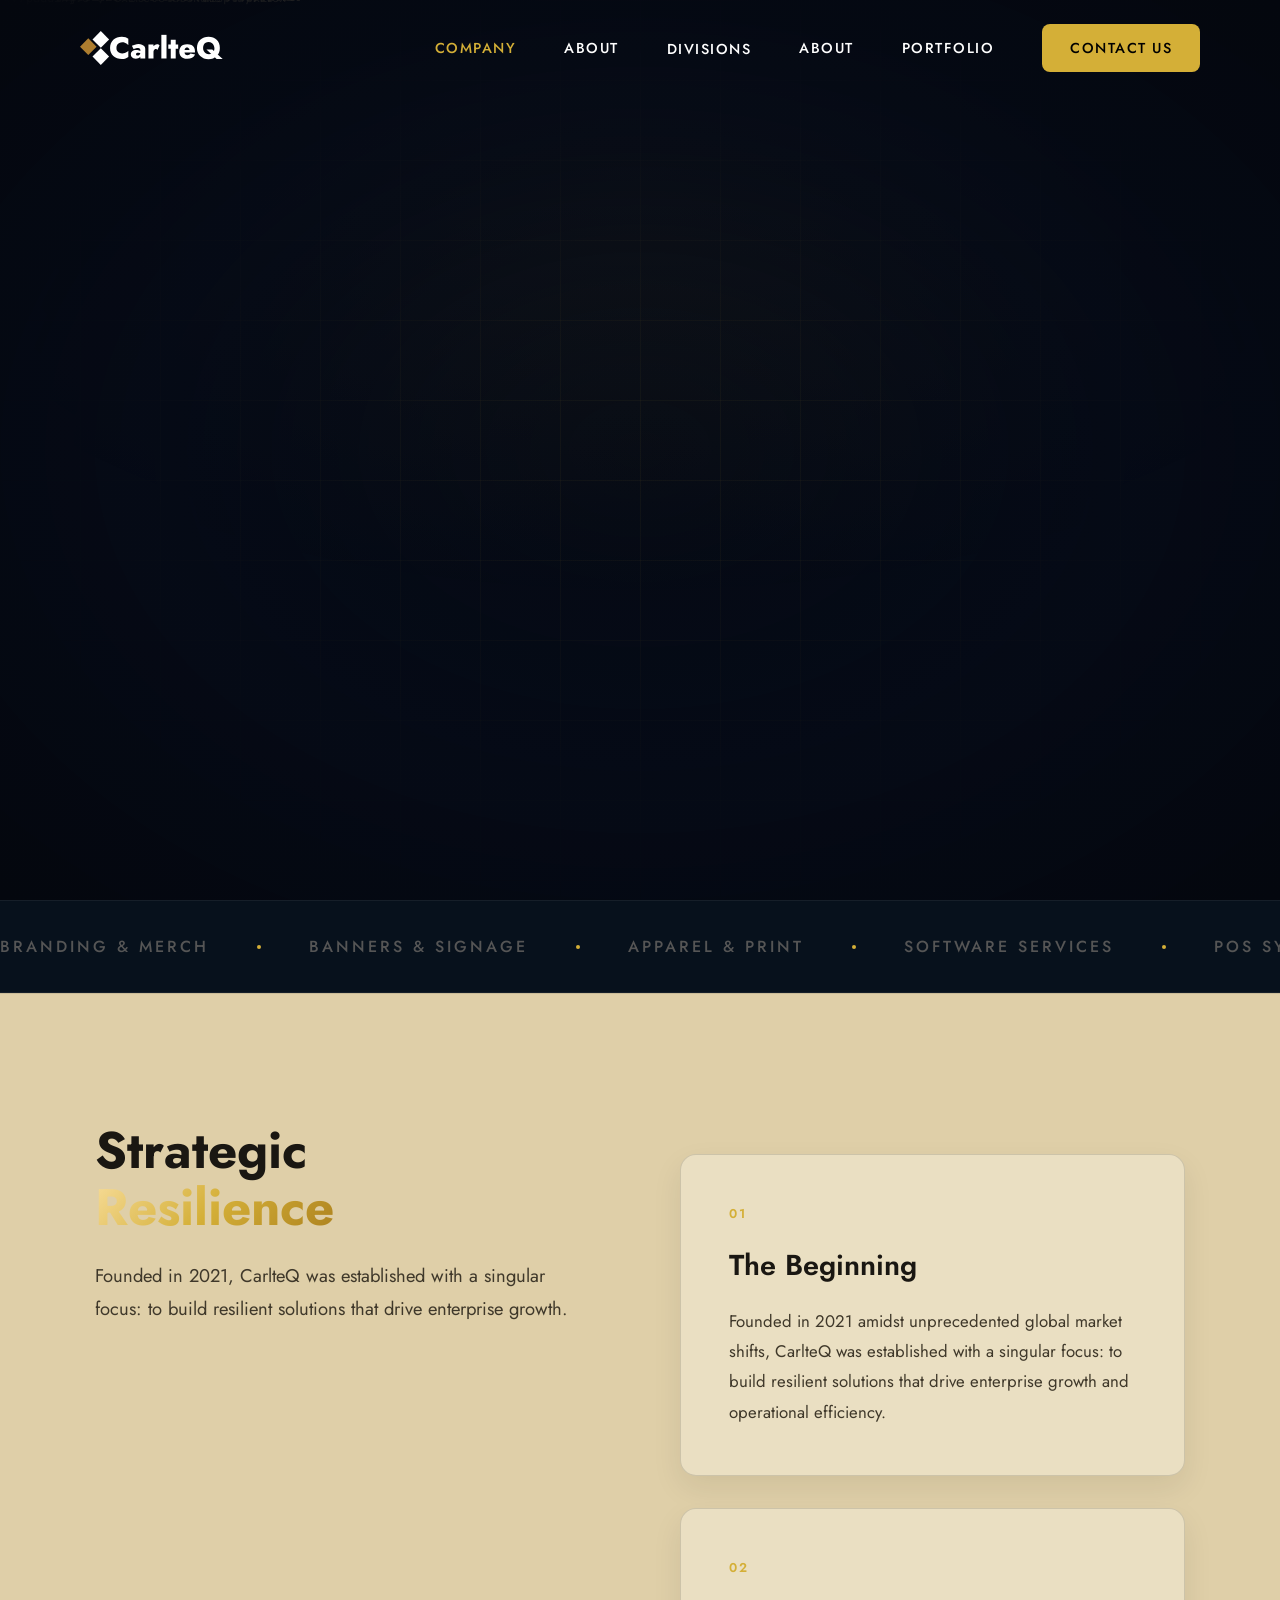
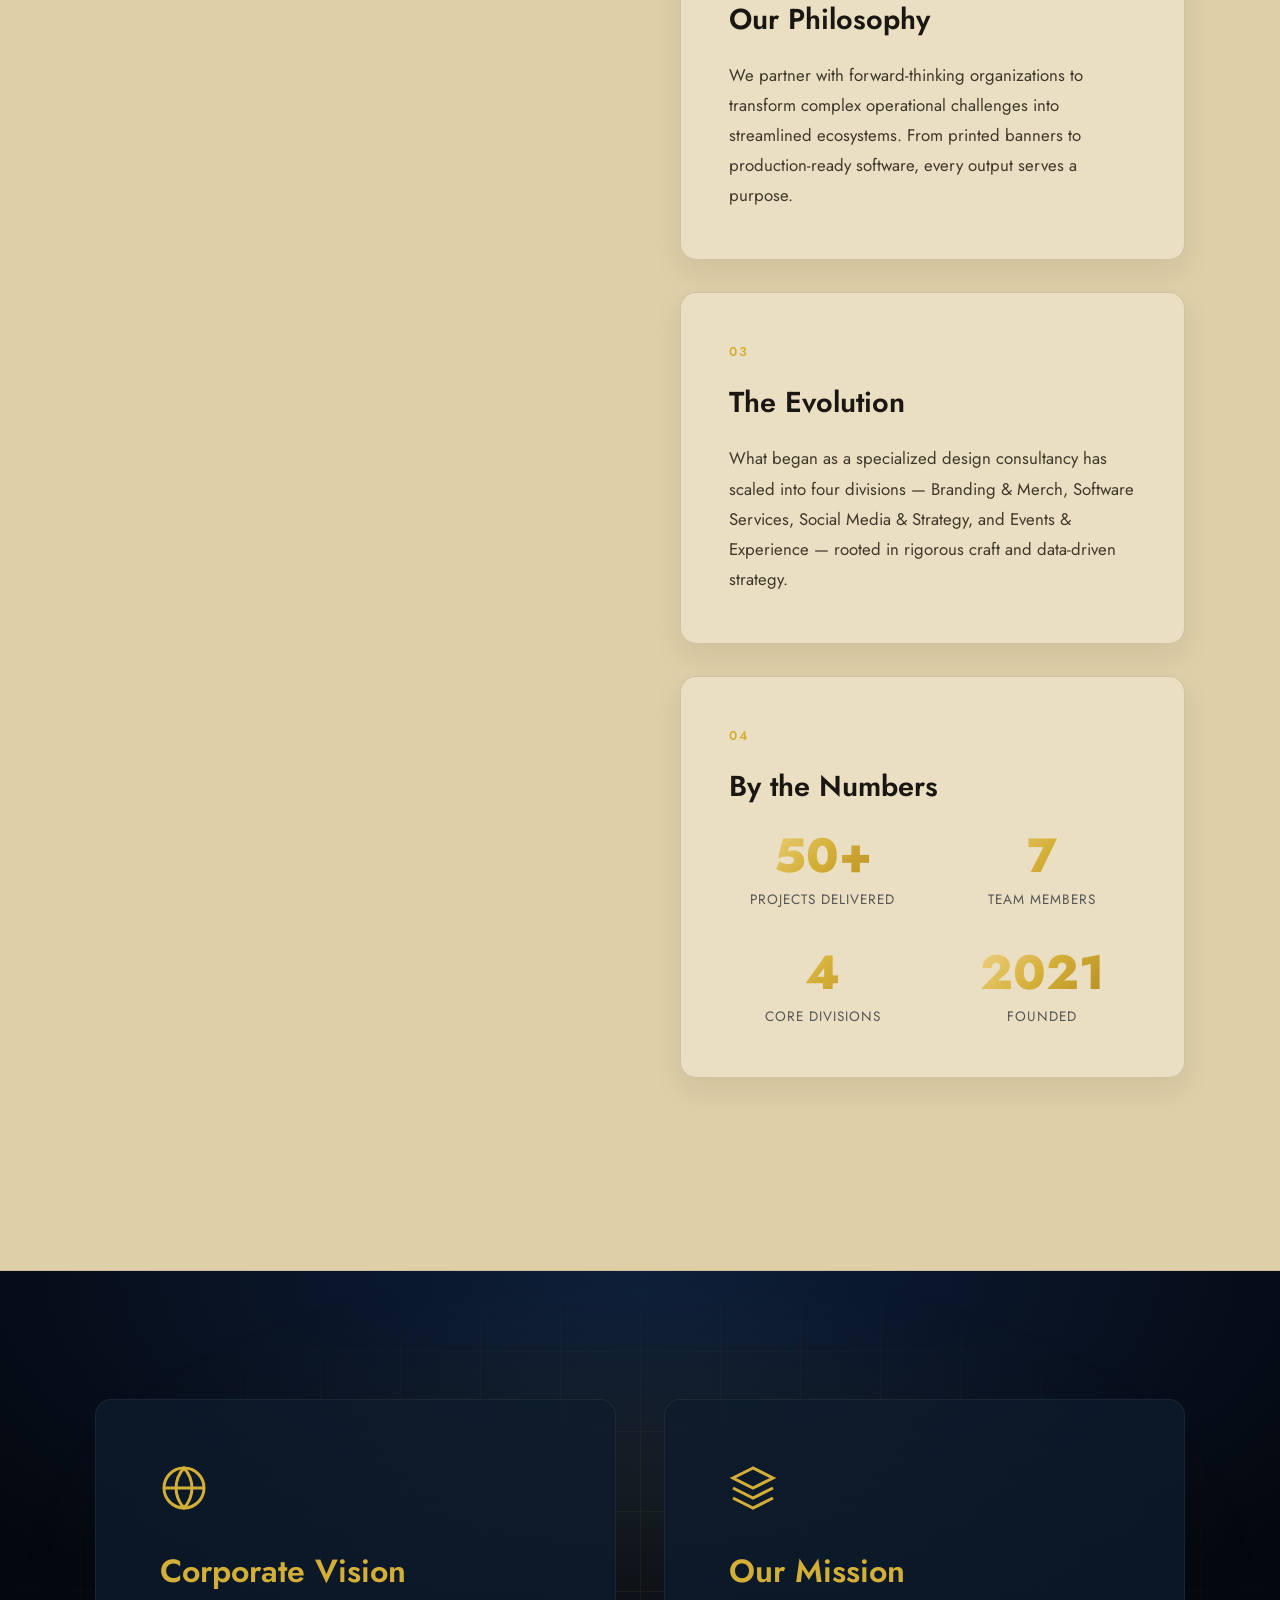
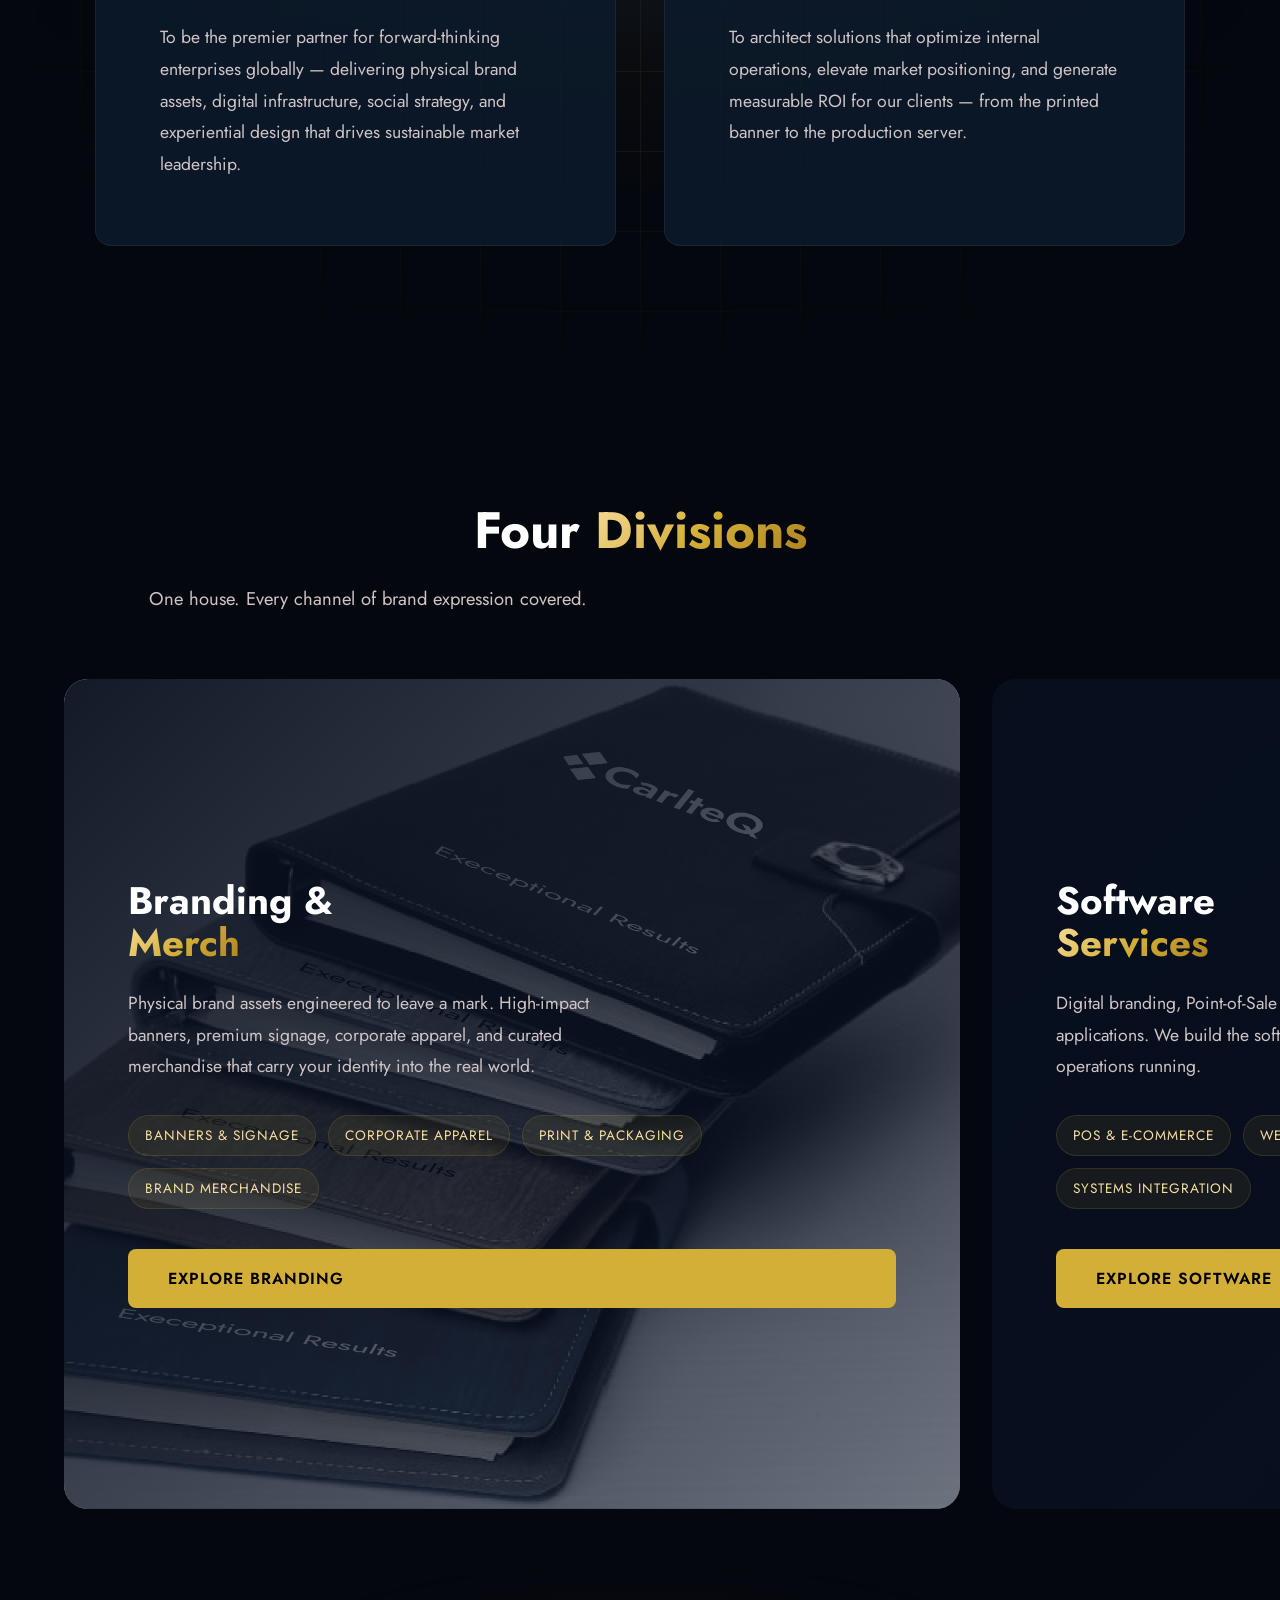
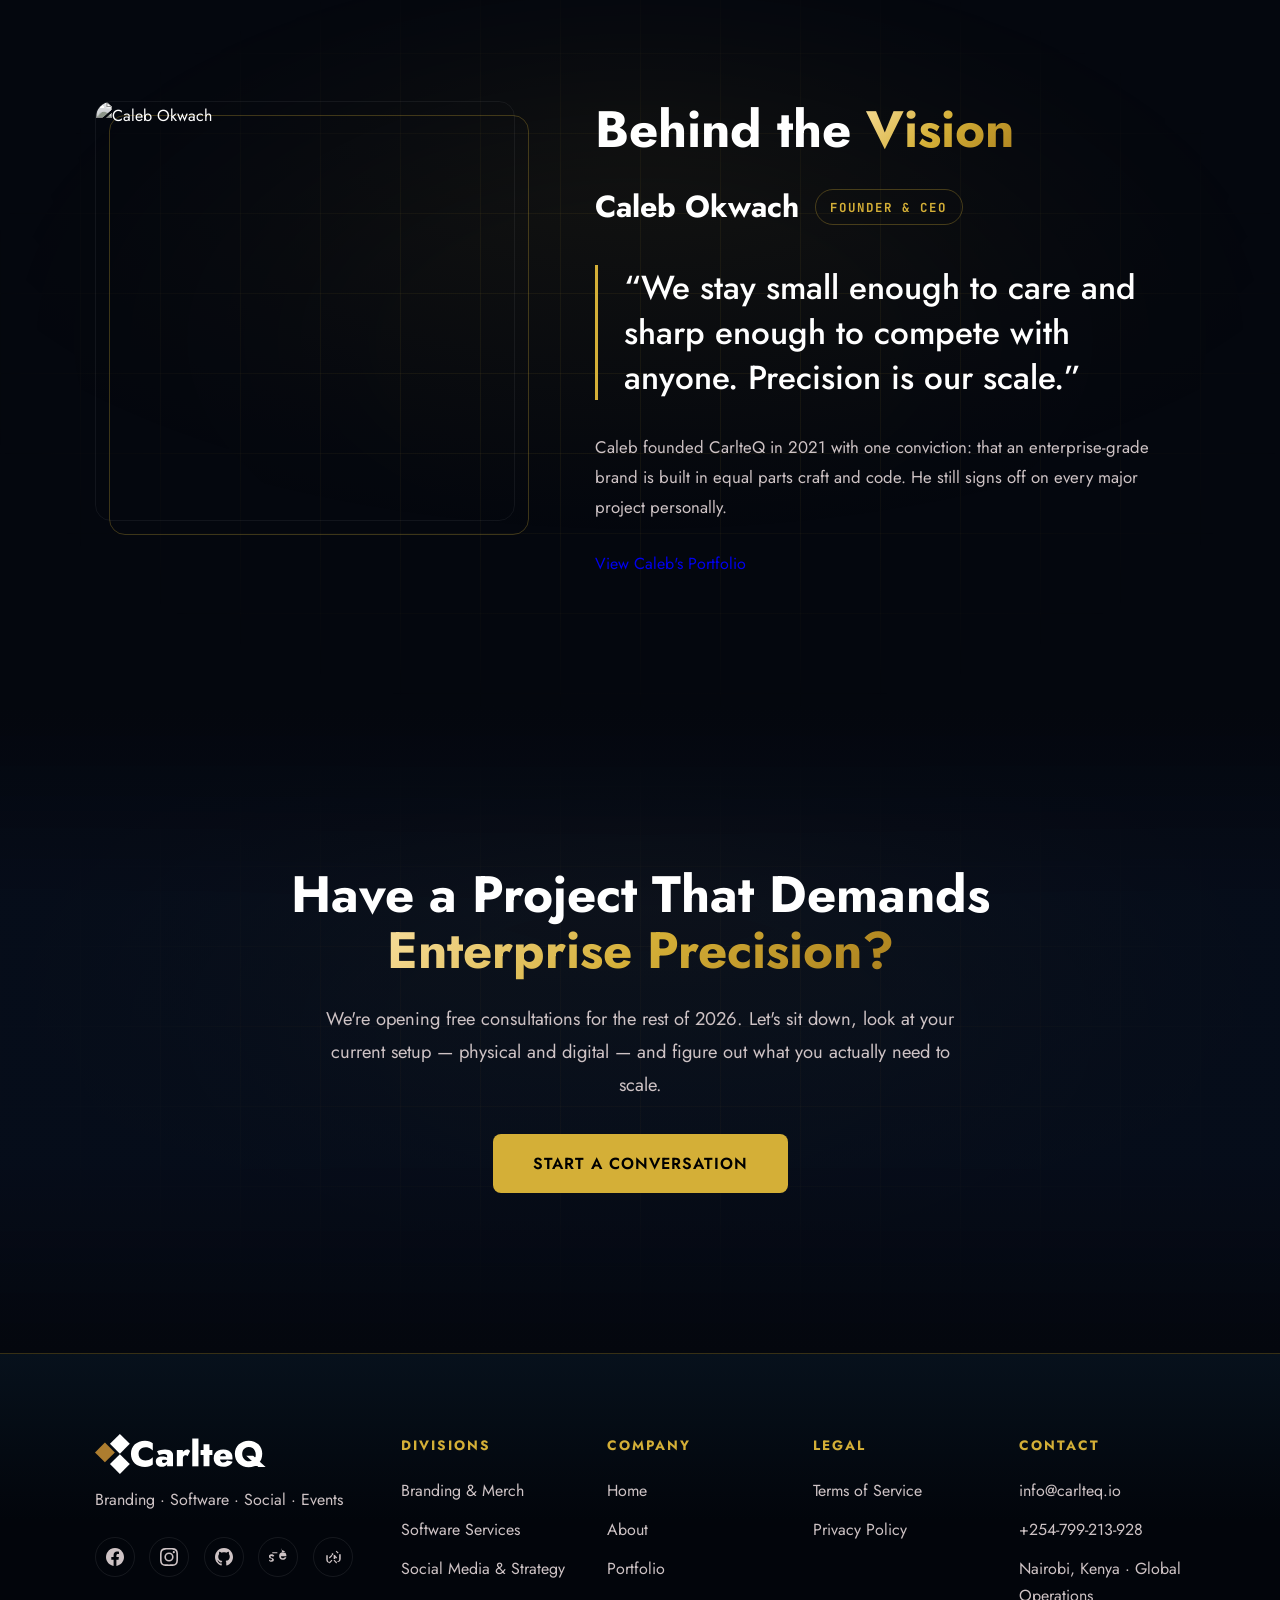
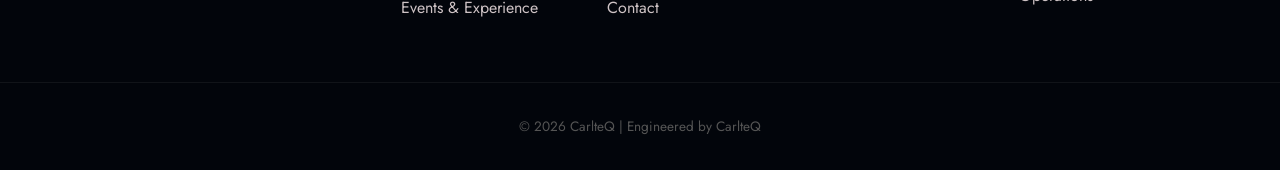
==== commit 6eb38125: "Update Caleb Okwach founder photo" ====
--- a/index.html
+++ b/index.html
@@ -337,7 +337,7 @@
         <div class="container">
             <div class="founder-layout">
                 <div class="founder-portrait" data-tilt>
-                    <img src="https://media.licdn.com/dms/image/v2/D4D03AQG1RGO49sFiJw/profile-displayphoto-shrink_800_800/B4DZQRWfqtHYAc-/0/1735457899473?e=1791417600&v=beta&t=ThbEPfaUGCmCV5-3a0IJN7CPNiBUYVGHaWOz9gXfzGo" alt="Caleb Okwach" loading="lazy" decoding="async">
+                    <img src="https://caleb.carlteq.io/assets/okwach_profile.jpeg" alt="Caleb Okwach" loading="lazy" decoding="async">
                 </div>
                 <div class="founder-info">
                     <div class="founder-info-sticky">
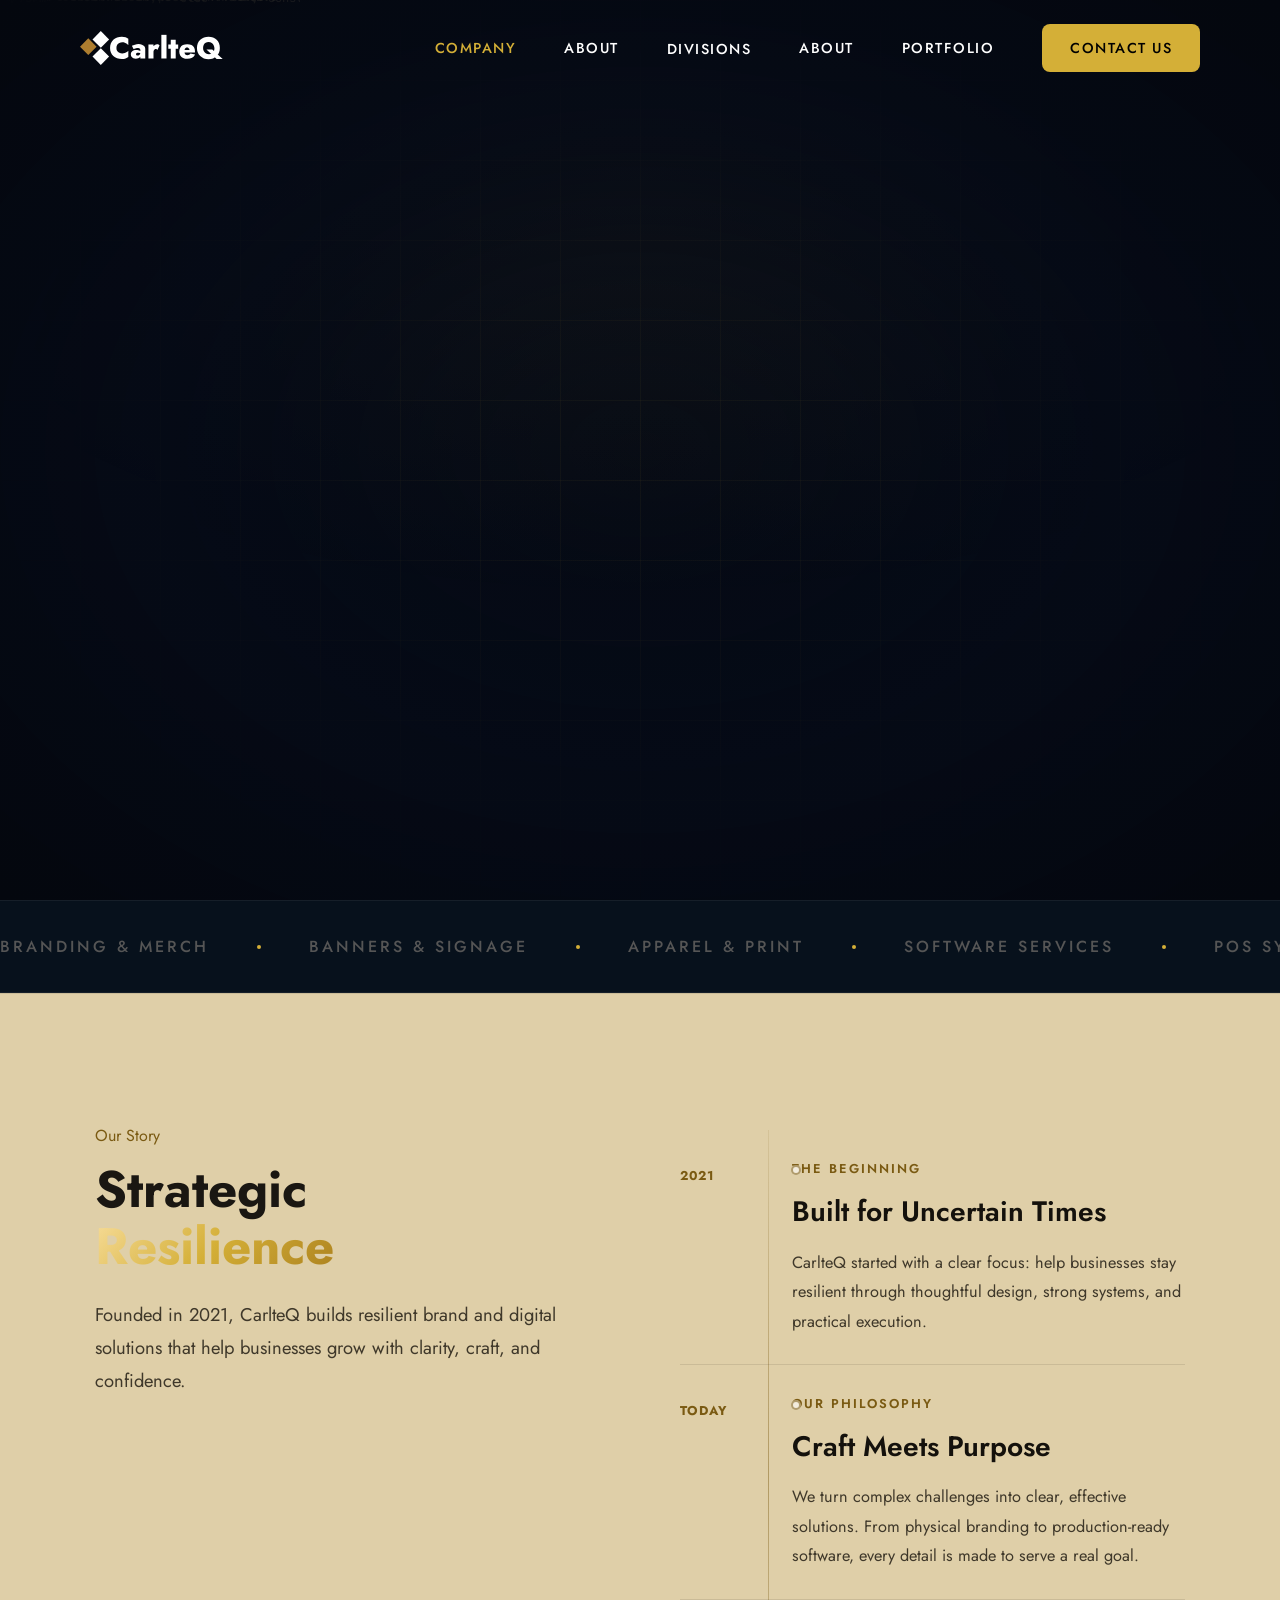
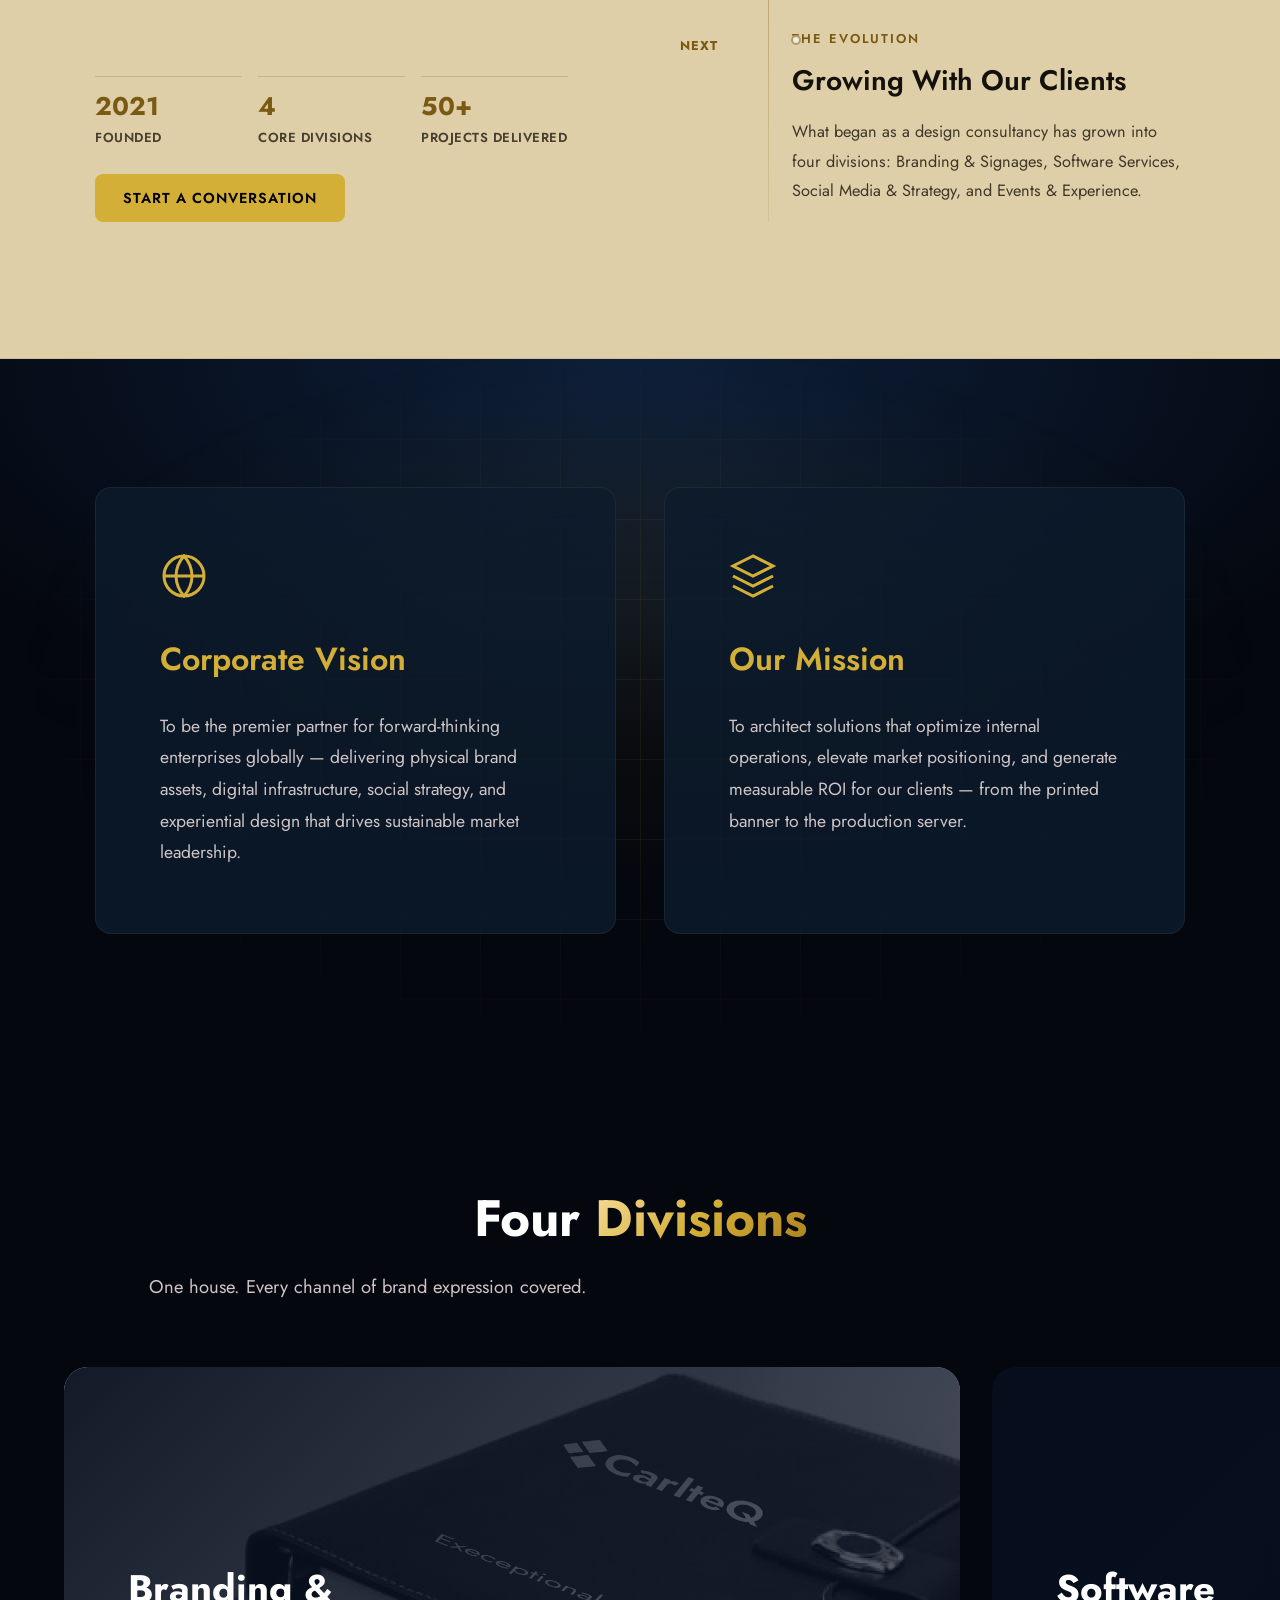
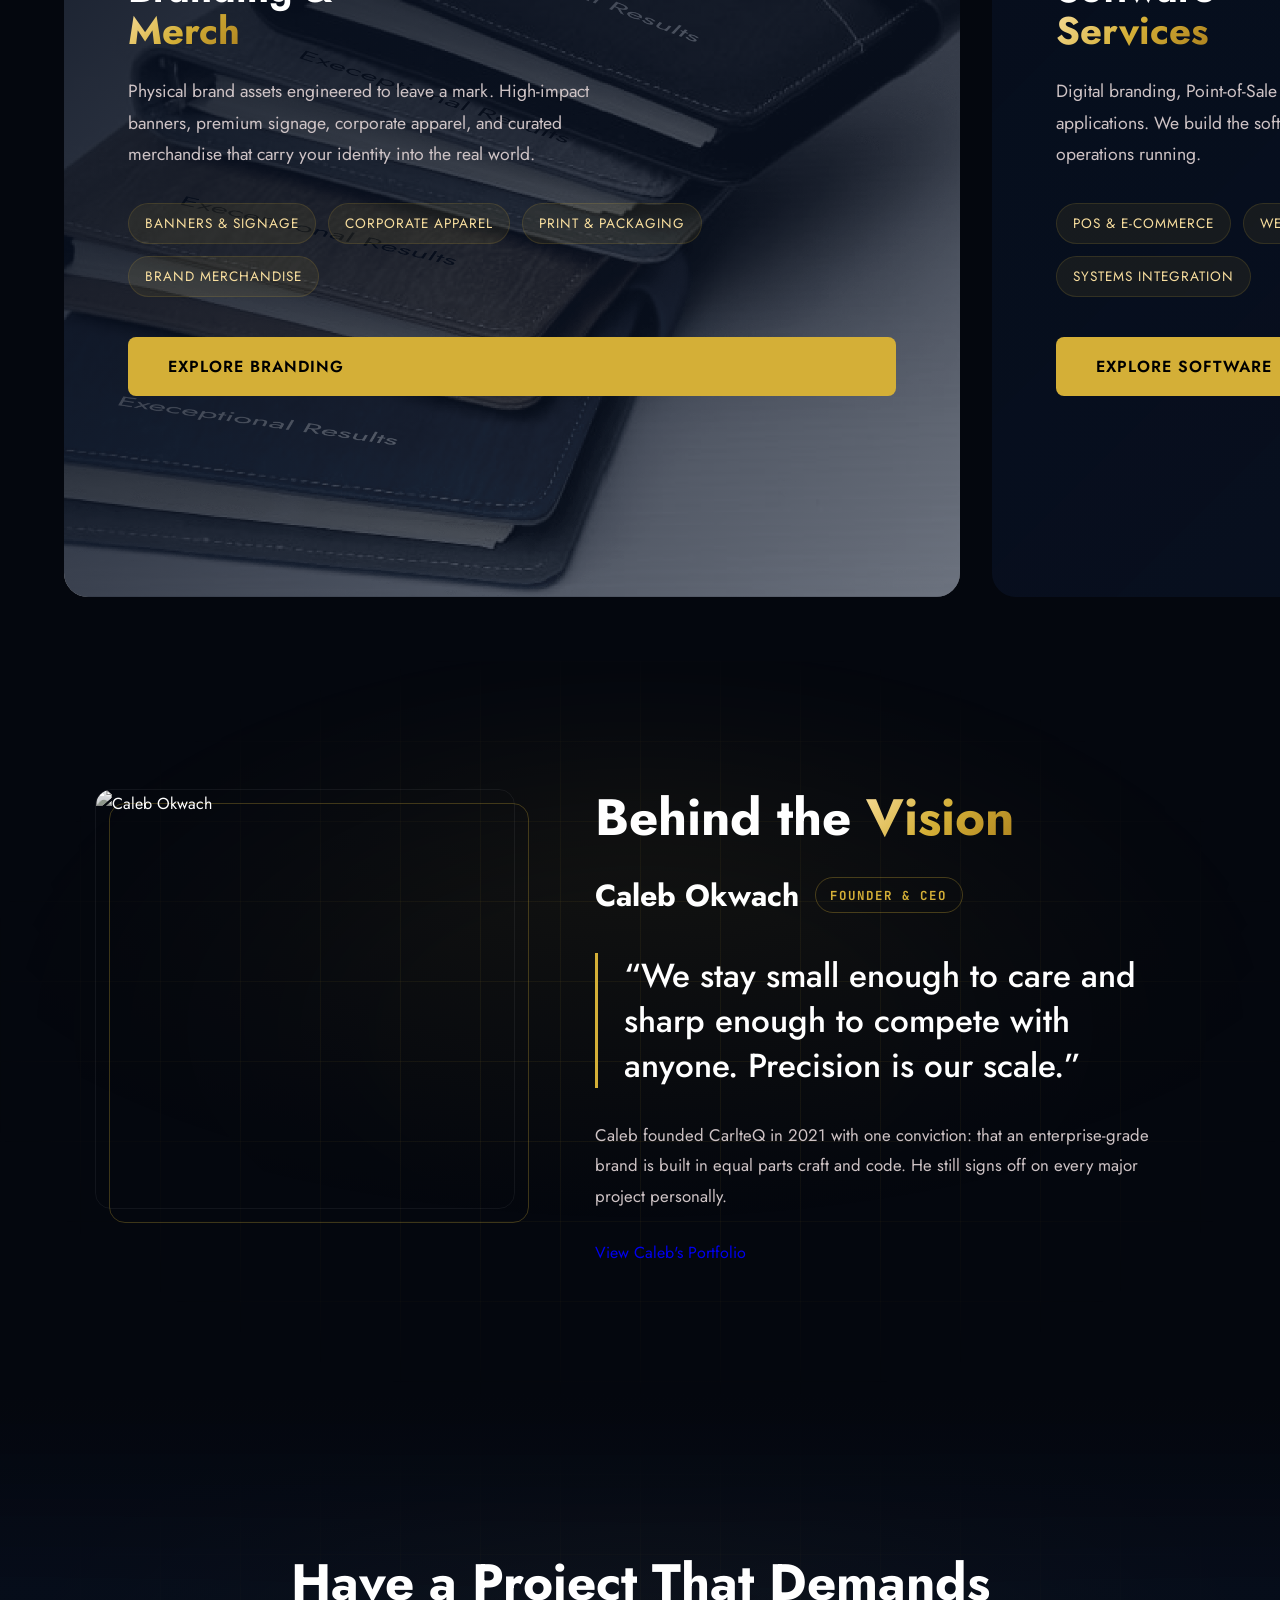
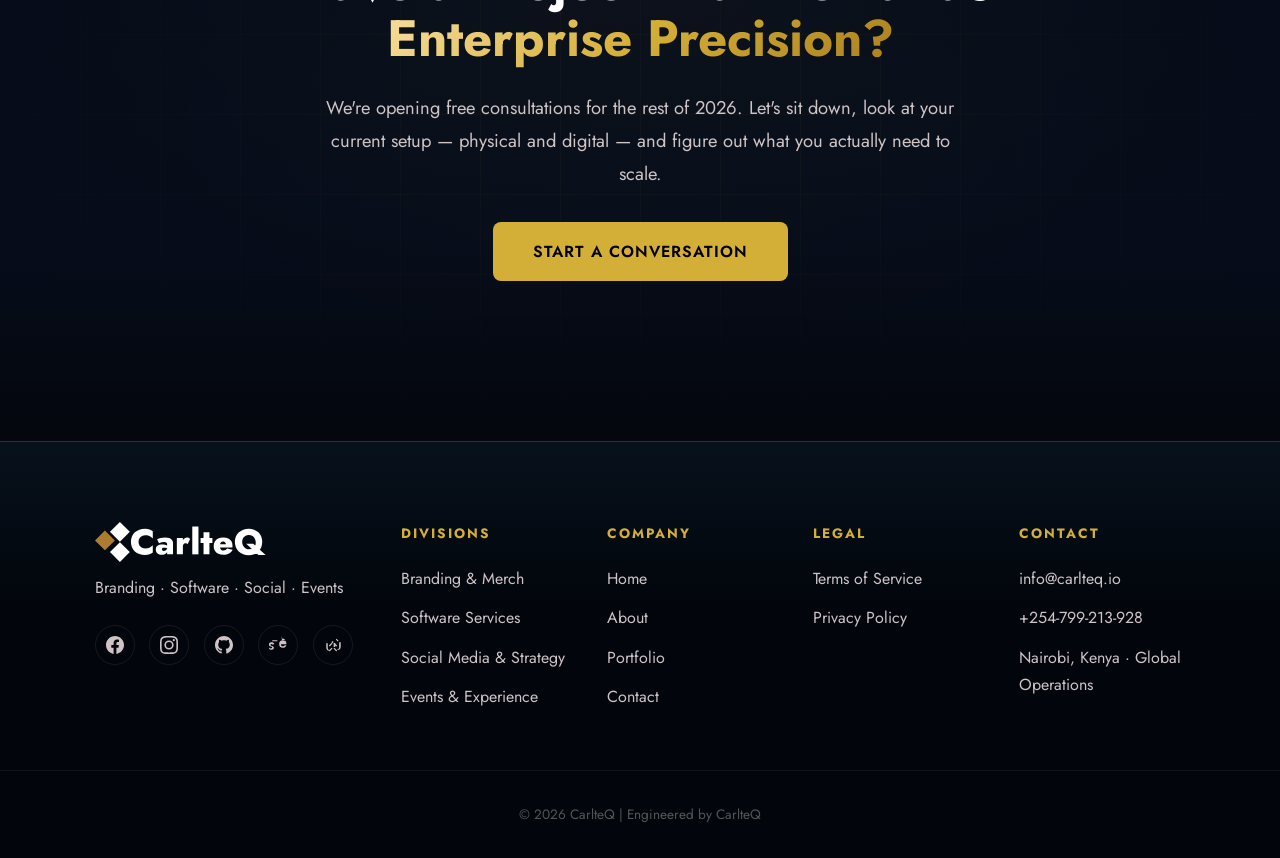
==== commit 6c92d725: "Reimagine Strategic Resilience section with editorial story and proof layout" ====
--- a/index.html
+++ b/index.html
@@ -186,51 +186,67 @@
     <section class="section-padding sticky-section section-white" id="about">
         <div class="grid-bg grid-animated"></div>
         <div class="container">
-            <div class="sticky-layout">
+            <div class="sticky-layout about-layout">
                 <div class="sticky-left">
-                    <div class="sticky-sticky">
-                        <h2 class="section-title">Strategic<br><span class="gold-gradient">Resilience</span></h2>
-                        <p class="section-subtitle">Founded in 2021, CarlteQ was established with a singular focus: to build resilient solutions that drive enterprise growth.</p>
-                    </div>
-                </div>
-                <div class="sticky-right">
-                    <div class="sticky-card">
-                        <div class="sticky-card-number">01</div>
-                        <h3>The Beginning</h3>
-                        <p>Founded in 2021 amidst unprecedented global market shifts, CarlteQ was established with a singular focus: to build resilient solutions that drive enterprise growth and operational efficiency.</p>
-                    </div>
-                    <div class="sticky-card">
-                        <div class="sticky-card-number">02</div>
-                        <h3>Our Philosophy</h3>
-                        <p>We partner with forward-thinking organizations to transform complex operational challenges into streamlined ecosystems. From printed banners to production-ready software, every output serves a purpose.</p>
-                    </div>
-                    <div class="sticky-card">
-                        <div class="sticky-card-number">03</div>
-                        <h3>The Evolution</h3>
-                        <p>What began as a specialized design consultancy has scaled into four divisions — Branding &amp; Merch, Software Services, Social Media &amp; Strategy, and Events &amp; Experience — rooted in rigorous craft and data-driven strategy.</p>
-                    </div>
-                    <div class="sticky-card">
-                        <div class="sticky-card-number">04</div>
-                        <h3>By the Numbers</h3>
-                        <div class="stats-grid">
-                            <div class="stat-item">
-                                <span class="stat-number gold-gradient">50+</span>
-                                <span class="stat-label">Projects Delivered</span>
+                    <div class="sticky-sticky about-sticky">
+                        <div class="about-sticky-top">
+                            <p class="eyebrow">Our Story</p>
+                            <h2 class="section-title">Strategic<br><span class="gold-gradient">Resilience</span></h2>
+                            <p class="section-subtitle">Founded in 2021, CarlteQ builds resilient brand and digital solutions that help businesses grow with clarity, craft, and confidence.</p>
+                        </div>
+                        <div class="about-sticky-bottom">
+                            <div class="about-proof-grid" aria-label="CarlteQ at a glance">
+                                <div class="about-proof-item">
+                                    <span class="about-proof-value">2021</span>
+                                    <span class="about-proof-label">Founded</span>
+                                </div>
+                                <div class="about-proof-item">
+                                    <span class="about-proof-value">4</span>
+                                    <span class="about-proof-label">Core Divisions</span>
+                                </div>
+                                <div class="about-proof-item">
+                                    <span class="about-proof-value">50+</span>
+                                    <span class="about-proof-label">Projects Delivered</span>
+                                </div>
                             </div>
-                            <div class="stat-item">
-                                <span class="stat-number gold-gradient">7</span>
-                                <span class="stat-label">Team Members</span>
-                            </div>
-                            <div class="stat-item">
-                                <span class="stat-number gold-gradient">4</span>
-                                <span class="stat-label">Core Divisions</span>
-                            </div>
-                            <div class="stat-item">
-                                <span class="stat-number gold-gradient">2021</span>
-                                <span class="stat-label">Founded</span>
-                            </div>
-                        </div>
-                    </div>
+                            <a href="contact.html" class="btn-primary about-cta">Start a Conversation</a>
+                        </div>
+                    </div>
+                </div>
+                <div class="sticky-right about-timeline">
+                    <article class="sticky-card about-timeline-item">
+                        <div class="about-timeline-marker">
+                            <span class="about-timeline-year">2021</span>
+                            <span class="about-timeline-dot" aria-hidden="true"></span>
+                        </div>
+                        <div class="about-timeline-content">
+                            <div class="sticky-card-number">The Beginning</div>
+                            <h3>Built for Uncertain Times</h3>
+                            <p>CarlteQ started with a clear focus: help businesses stay resilient through thoughtful design, strong systems, and practical execution.</p>
+                        </div>
+                    </article>
+                    <article class="sticky-card about-timeline-item">
+                        <div class="about-timeline-marker">
+                            <span class="about-timeline-year">Today</span>
+                            <span class="about-timeline-dot" aria-hidden="true"></span>
+                        </div>
+                        <div class="about-timeline-content">
+                            <div class="sticky-card-number">Our Philosophy</div>
+                            <h3>Craft Meets Purpose</h3>
+                            <p>We turn complex challenges into clear, effective solutions. From physical branding to production-ready software, every detail is made to serve a real goal.</p>
+                        </div>
+                    </article>
+                    <article class="sticky-card about-timeline-item">
+                        <div class="about-timeline-marker">
+                            <span class="about-timeline-year">Next</span>
+                            <span class="about-timeline-dot" aria-hidden="true"></span>
+                        </div>
+                        <div class="about-timeline-content">
+                            <div class="sticky-card-number">The Evolution</div>
+                            <h3>Growing With Our Clients</h3>
+                            <p>What began as a design consultancy has grown into four divisions: Branding &amp; Signages, Software Services, Social Media &amp; Strategy, and Events &amp; Experience.</p>
+                        </div>
+                    </article>
                 </div>
             </div>
         </div>
--- a/css/style.css
+++ b/css/style.css
@@ -1646,3 +1646,149 @@
     .brand-hero-media img, .brand-mini-grid img, .brand-offer-card { transition: none !important; }
 }
 
+
+
+/* ============================================================
+   ABOUT / STRATEGIC RESILIENCE - EDITORIAL STORY + PROOF
+   ============================================================ */
+.about-layout { align-items: stretch; }
+.about-sticky {
+    min-height: calc(100vh - 12rem);
+    display: flex;
+    flex-direction: column;
+    justify-content: space-between;
+    gap: 2.5rem;
+}
+.about-sticky-top .eyebrow { margin-bottom: 0.75rem; }
+.about-sticky-top .section-subtitle { max-width: 34rem; margin-bottom: 0; }
+.about-proof-grid {
+    display: grid;
+    grid-template-columns: repeat(3, minmax(0, 1fr));
+    gap: 1rem;
+    margin-bottom: 1.5rem;
+}
+.about-proof-item {
+    padding-top: 1rem;
+    border-top: 1px solid rgba(26, 23, 18, 0.14);
+}
+.about-proof-value {
+    display: block;
+    font-size: clamp(1.5rem, 2vw, 2rem);
+    font-weight: 700;
+    line-height: 1.1;
+    color: #7a5a12;
+    margin-bottom: 0.35rem;
+}
+.about-proof-label {
+    display: block;
+    font-size: 0.82rem;
+    font-weight: 600;
+    letter-spacing: 0.04em;
+    text-transform: uppercase;
+    color: #4a4030;
+}
+.about-cta { align-self: flex-start; }
+
+.about-timeline {
+    position: relative;
+    padding: 0.5rem 0 0.5rem 0;
+}
+.about-timeline::before {
+    content: '';
+    position: absolute;
+    left: 5.5rem;
+    top: 0.5rem;
+    bottom: 0.5rem;
+    width: 1px;
+    background: linear-gradient(180deg, rgba(122, 90, 18, 0.1), rgba(122, 90, 18, 0.45), rgba(122, 90, 18, 0.1));
+}
+.about-timeline-item.sticky-card {
+    display: grid;
+    grid-template-columns: 5.5rem 1fr;
+    gap: 1.5rem;
+    padding: 1.75rem 0 1.75rem 0;
+    margin-bottom: 0;
+    background: transparent;
+    border: none;
+    border-bottom: 1px solid rgba(26, 23, 18, 0.1);
+    border-radius: 0;
+    box-shadow: none;
+    overflow: visible;
+}
+.about-timeline-item.sticky-card::before { display: none; }
+.about-timeline-item.sticky-card:hover {
+    transform: translateX(4px);
+    border-color: rgba(26, 23, 18, 0.1);
+    border-bottom-color: rgba(122, 90, 18, 0.28);
+}
+.about-timeline-item:last-child { border-bottom: none; padding-bottom: 0; }
+.about-timeline-marker {
+    position: relative;
+    padding-top: 0.2rem;
+}
+.about-timeline-year {
+    display: inline-block;
+    font-size: 0.8rem;
+    font-weight: 700;
+    letter-spacing: 0.08em;
+    text-transform: uppercase;
+    color: #7a5a12;
+}
+.about-timeline-dot {
+    position: absolute;
+    top: 0.45rem;
+    right: -1.75rem;
+    width: 10px;
+    height: 10px;
+    border-radius: 50%;
+    background: #f3ecdc;
+    border: 2px solid rgba(122, 90, 18, 0.55);
+    transform: translateX(50%);
+    transition: background 0.3s ease, transform 0.3s ease, border-color 0.3s ease;
+    z-index: 1;
+}
+.about-timeline-item.active .about-timeline-dot,
+.about-timeline-item:hover .about-timeline-dot {
+    background: #7a5a12;
+    border-color: #7a5a12;
+    transform: translateX(50%) scale(1.15);
+}
+.about-timeline-content .sticky-card-number {
+    color: #7a5a12;
+    margin-bottom: 0.5rem;
+}
+.about-timeline-content h3 {
+    font-size: clamp(1.4rem, 2.2vw, 1.8rem);
+    margin-bottom: 0.75rem;
+    color: #14110c;
+}
+.about-timeline-content p {
+    color: #3f382a;
+    font-size: 1.02rem;
+    line-height: 1.8;
+    max-width: 38rem;
+}
+
+@media (max-width: 1024px) {
+    .about-sticky { min-height: 0; gap: 2rem; }
+    .about-timeline::before { left: 4.75rem; }
+    .about-timeline-item.sticky-card { grid-template-columns: 4.75rem 1fr; }
+    .about-timeline-dot { right: -1.75rem; }
+}
+@media (max-width: 640px) {
+    .about-proof-grid { grid-template-columns: repeat(3, minmax(0, 1fr)); gap: 0.75rem; }
+    .about-timeline::before { left: 0.55rem; top: 0.75rem; bottom: 0.75rem; }
+    .about-timeline-item.sticky-card {
+        grid-template-columns: 1fr;
+        gap: 0.5rem;
+        padding: 1.5rem 0 1.5rem 1.75rem;
+    }
+    .about-timeline-marker { padding-top: 0; }
+    .about-timeline-dot { left: 0.55rem; right: auto; top: 1.85rem; transform: translateX(-50%); }
+    .about-timeline-item.active .about-timeline-dot,
+    .about-timeline-item:hover .about-timeline-dot { transform: translateX(-50%) scale(1.15); }
+}
+@media (prefers-reduced-motion: reduce) {
+    .about-timeline-item.sticky-card, .about-timeline-dot { transition: none !important; }
+}
+
